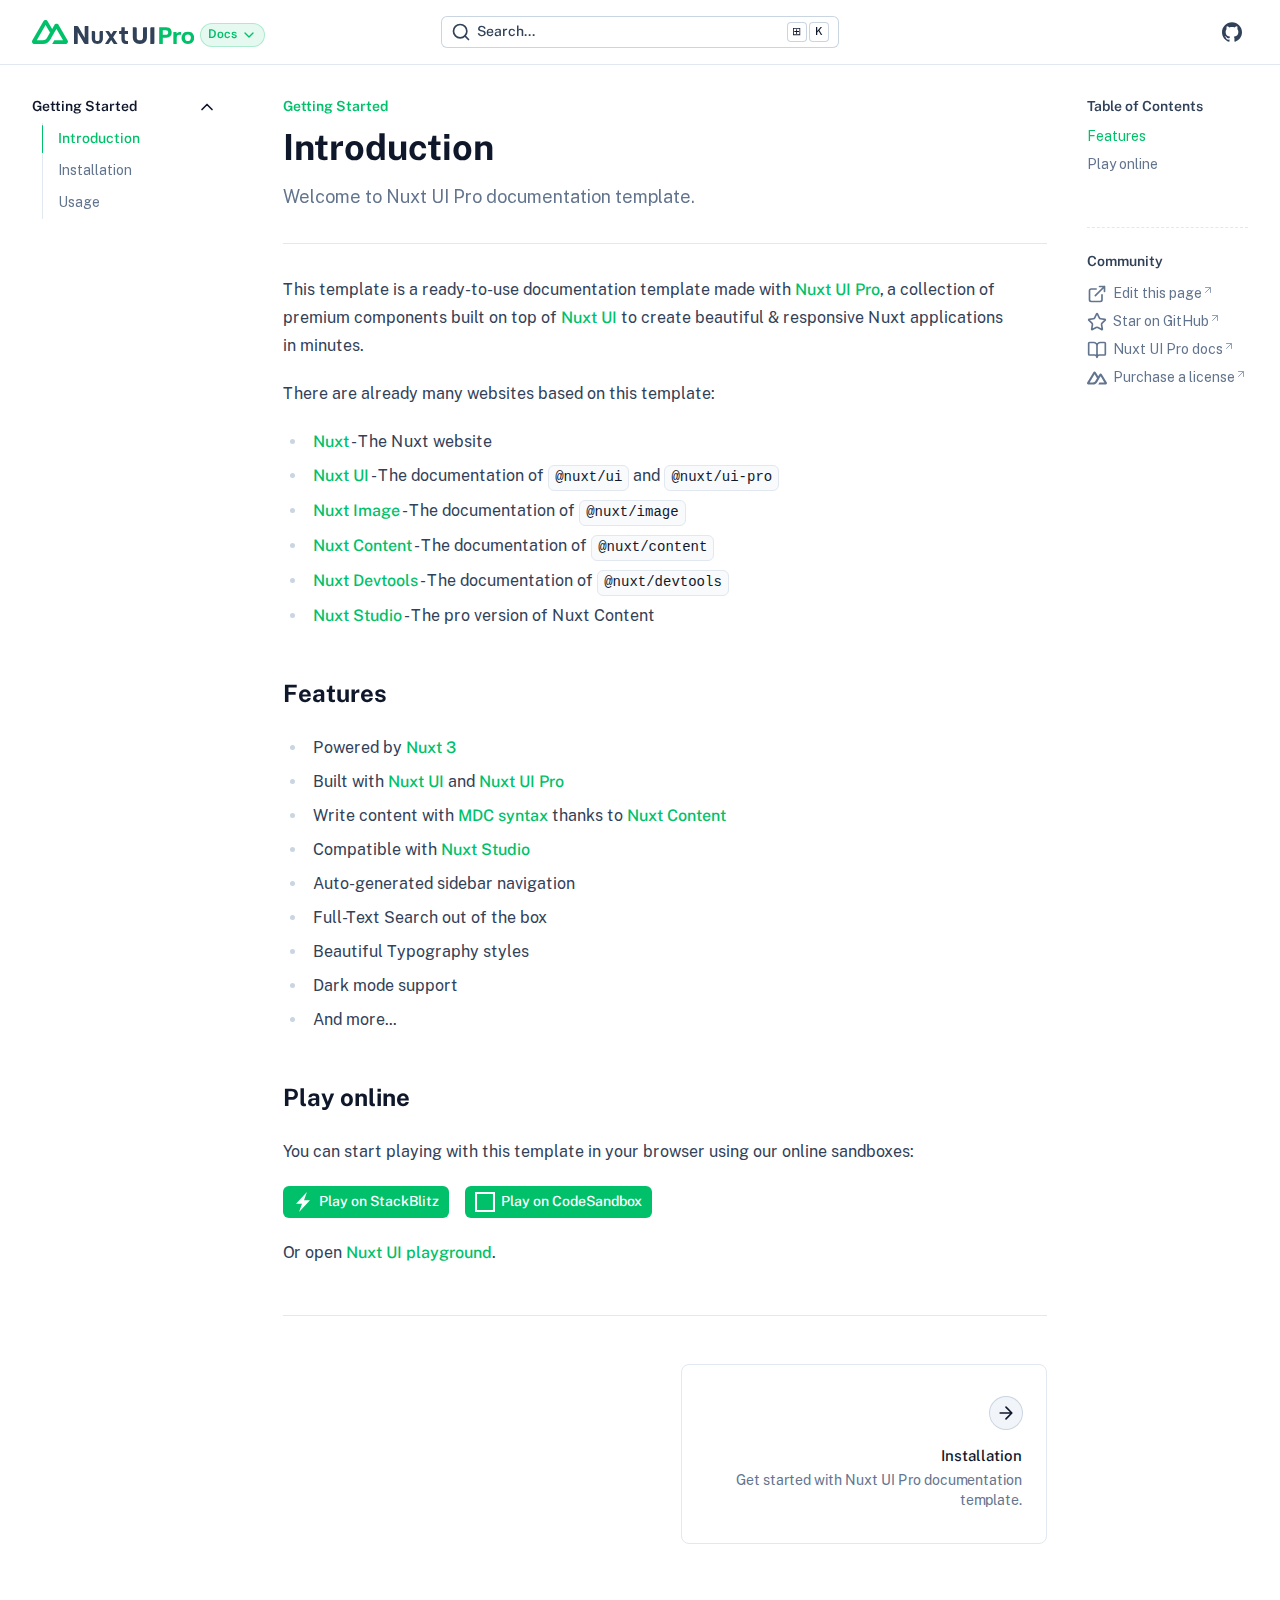
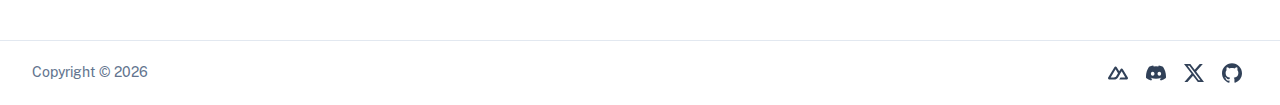
==== getting-started/index.html @ ef72319d "Deploying to gh-pages from @ fulopmarton-wbg/docs@dd5eeb984eda7e73cd5fbb5addacb0a8fec3c23e 🚀" ====
<!DOCTYPE html><html  lang="en" data-capo=""><head><meta charset="utf-8"><meta name="viewport" content="width=device-width, initial-scale=1"><style id="nuxt-ui-colors" type="text/css">@layer base {
  :root {
  --ui-color-primary-50: var(--color-green-50);
  --ui-color-primary-100: var(--color-green-100);
  --ui-color-primary-200: var(--color-green-200);
  --ui-color-primary-300: var(--color-green-300);
  --ui-color-primary-400: var(--color-green-400);
  --ui-color-primary-500: var(--color-green-500);
  --ui-color-primary-600: var(--color-green-600);
  --ui-color-primary-700: var(--color-green-700);
  --ui-color-primary-800: var(--color-green-800);
  --ui-color-primary-900: var(--color-green-900);
  --ui-color-primary-950: var(--color-green-950);
  --ui-color-secondary-50: var(--color-blue-50);
  --ui-color-secondary-100: var(--color-blue-100);
  --ui-color-secondary-200: var(--color-blue-200);
  --ui-color-secondary-300: var(--color-blue-300);
  --ui-color-secondary-400: var(--color-blue-400);
  --ui-color-secondary-500: var(--color-blue-500);
  --ui-color-secondary-600: var(--color-blue-600);
  --ui-color-secondary-700: var(--color-blue-700);
  --ui-color-secondary-800: var(--color-blue-800);
  --ui-color-secondary-900: var(--color-blue-900);
  --ui-color-secondary-950: var(--color-blue-950);
  --ui-color-success-50: var(--color-green-50);
  --ui-color-success-100: var(--color-green-100);
  --ui-color-success-200: var(--color-green-200);
  --ui-color-success-300: var(--color-green-300);
  --ui-color-success-400: var(--color-green-400);
  --ui-color-success-500: var(--color-green-500);
  --ui-color-success-600: var(--color-green-600);
  --ui-color-success-700: var(--color-green-700);
  --ui-color-success-800: var(--color-green-800);
  --ui-color-success-900: var(--color-green-900);
  --ui-color-success-950: var(--color-green-950);
  --ui-color-info-50: var(--color-blue-50);
  --ui-color-info-100: var(--color-blue-100);
  --ui-color-info-200: var(--color-blue-200);
  --ui-color-info-300: var(--color-blue-300);
  --ui-color-info-400: var(--color-blue-400);
  --ui-color-info-500: var(--color-blue-500);
  --ui-color-info-600: var(--color-blue-600);
  --ui-color-info-700: var(--color-blue-700);
  --ui-color-info-800: var(--color-blue-800);
  --ui-color-info-900: var(--color-blue-900);
  --ui-color-info-950: var(--color-blue-950);
  --ui-color-warning-50: var(--color-yellow-50);
  --ui-color-warning-100: var(--color-yellow-100);
  --ui-color-warning-200: var(--color-yellow-200);
  --ui-color-warning-300: var(--color-yellow-300);
  --ui-color-warning-400: var(--color-yellow-400);
  --ui-color-warning-500: var(--color-yellow-500);
  --ui-color-warning-600: var(--color-yellow-600);
  --ui-color-warning-700: var(--color-yellow-700);
  --ui-color-warning-800: var(--color-yellow-800);
  --ui-color-warning-900: var(--color-yellow-900);
  --ui-color-warning-950: var(--color-yellow-950);
  --ui-color-error-50: var(--color-red-50);
  --ui-color-error-100: var(--color-red-100);
  --ui-color-error-200: var(--color-red-200);
  --ui-color-error-300: var(--color-red-300);
  --ui-color-error-400: var(--color-red-400);
  --ui-color-error-500: var(--color-red-500);
  --ui-color-error-600: var(--color-red-600);
  --ui-color-error-700: var(--color-red-700);
  --ui-color-error-800: var(--color-red-800);
  --ui-color-error-900: var(--color-red-900);
  --ui-color-error-950: var(--color-red-950);
  --ui-color-neutral-50: var(--color-slate-50);
  --ui-color-neutral-100: var(--color-slate-100);
  --ui-color-neutral-200: var(--color-slate-200);
  --ui-color-neutral-300: var(--color-slate-300);
  --ui-color-neutral-400: var(--color-slate-400);
  --ui-color-neutral-500: var(--color-slate-500);
  --ui-color-neutral-600: var(--color-slate-600);
  --ui-color-neutral-700: var(--color-slate-700);
  --ui-color-neutral-800: var(--color-slate-800);
  --ui-color-neutral-900: var(--color-slate-900);
  --ui-color-neutral-950: var(--color-slate-950);
  }
  :root, .light {
  --ui-primary: var(--ui-color-primary-500);
  --ui-secondary: var(--ui-color-secondary-500);
  --ui-success: var(--ui-color-success-500);
  --ui-info: var(--ui-color-info-500);
  --ui-warning: var(--ui-color-warning-500);
  --ui-error: var(--ui-color-error-500);
  }
  .dark {
  --ui-primary: var(--ui-color-primary-400);
  --ui-secondary: var(--ui-color-secondary-400);
  --ui-success: var(--ui-color-success-400);
  --ui-info: var(--ui-color-info-400);
  --ui-warning: var(--ui-color-warning-400);
  --ui-error: var(--ui-color-error-400);
  }
}</style><title>Introduction - Nuxt UI Pro - Docs template</title><meta property="og:image" content="/__og-image__/static/getting-started/og.png"><meta property="og:image:type" content="image/png"><meta name="twitter:card" content="summary_large_image"><meta name="twitter:image" content="/__og-image__/static/getting-started/og.png"><meta name="twitter:image:src" content="/__og-image__/static/getting-started/og.png"><meta property="og:image:width" content="1200"><meta name="twitter:image:width" content="1200"><meta property="og:image:height" content="600"><meta name="twitter:image:height" content="600"><link rel="stylesheet" href="/_nuxt/entry.BjTuRle4.css" crossorigin><link rel="preload" as="fetch" crossorigin="anonymous" href="/getting-started/_payload.json?68789936-d3c3-4e39-83f3-9b5ee5659c92"><link rel="modulepreload" as="script" crossorigin href="/_nuxt/BbhGKzMf.js"><link rel="modulepreload" as="script" crossorigin href="/_nuxt/vLwBb_do.js"><link rel="modulepreload" as="script" crossorigin href="/_nuxt/Bc-t4AgV.js"><link rel="modulepreload" as="script" crossorigin href="/_nuxt/ASzESC4C.js"><link rel="modulepreload" as="script" crossorigin href="/_nuxt/CzUckltM.js"><link rel="modulepreload" as="script" crossorigin href="/_nuxt/BmlbPuZL.js"><link rel="modulepreload" as="script" crossorigin href="/_nuxt/DSv6S85N.js"><link rel="modulepreload" as="script" crossorigin href="/_nuxt/4RlOTjZS.js"><link rel="modulepreload" as="script" crossorigin href="/_nuxt/CgsUihjG.js"><link rel="modulepreload" as="script" crossorigin href="/_nuxt/aqH3kwLH.js"><link rel="modulepreload" as="script" crossorigin href="/_nuxt/DA09HPRY.js"><link rel="modulepreload" as="script" crossorigin href="/_nuxt/B9YrCotc.js"><link rel="prefetch" as="style" crossorigin href="/_nuxt/index.BtQOQfDZ.css"><link rel="prefetch" as="script" crossorigin href="/_nuxt/C5XlZyBm.js"><link rel="prefetch" as="script" crossorigin href="/_nuxt/sVtukudY.js"><link rel="prefetch" as="script" crossorigin href="/_nuxt/ClNYEoOF.js"><link rel="prefetch" as="script" crossorigin href="/_nuxt/DDXYgPoW.js"><link rel="icon" href="/favicon.ico"><meta property="og:site_name" content="Nuxt UI Pro - Docs template"><meta property="og:title" content="Introduction - Nuxt UI Pro - Docs template"><meta name="description" content="Welcome to Nuxt UI Pro documentation template."><meta property="og:description" content="Welcome to Nuxt UI Pro documentation template."><script type="module" src="/_nuxt/BbhGKzMf.js" crossorigin></script><style>@layer components {:where(.i-lucide\:arrow-right){display:inline-block;width:1em;height:1em;background-color:currentColor;-webkit-mask-image:var(--svg);mask-image:var(--svg);-webkit-mask-repeat:no-repeat;mask-repeat:no-repeat;-webkit-mask-size:100% 100%;mask-size:100% 100%;--svg:url("data:image/svg+xml,%3Csvg xmlns='http://www.w3.org/2000/svg' viewBox='0 0 24 24' width='24' height='24'%3E%3Cpath fill='none' stroke='black' stroke-linecap='round' stroke-linejoin='round' stroke-width='2' d='M5 12h14m-7-7l7 7l-7 7'/%3E%3C/svg%3E")}:where(.i-lucide\:arrow-up-right){display:inline-block;width:1em;height:1em;background-color:currentColor;-webkit-mask-image:var(--svg);mask-image:var(--svg);-webkit-mask-repeat:no-repeat;mask-repeat:no-repeat;-webkit-mask-size:100% 100%;mask-size:100% 100%;--svg:url("data:image/svg+xml,%3Csvg xmlns='http://www.w3.org/2000/svg' viewBox='0 0 24 24' width='24' height='24'%3E%3Cpath fill='none' stroke='black' stroke-linecap='round' stroke-linejoin='round' stroke-width='2' d='M7 7h10v10M7 17L17 7'/%3E%3C/svg%3E")}:where(.i-lucide\:book-open){display:inline-block;width:1em;height:1em;background-color:currentColor;-webkit-mask-image:var(--svg);mask-image:var(--svg);-webkit-mask-repeat:no-repeat;mask-repeat:no-repeat;-webkit-mask-size:100% 100%;mask-size:100% 100%;--svg:url("data:image/svg+xml,%3Csvg xmlns='http://www.w3.org/2000/svg' viewBox='0 0 24 24' width='24' height='24'%3E%3Cpath fill='none' stroke='black' stroke-linecap='round' stroke-linejoin='round' stroke-width='2' d='M12 7v14m-9-3a1 1 0 0 1-1-1V4a1 1 0 0 1 1-1h5a4 4 0 0 1 4 4a4 4 0 0 1 4-4h5a1 1 0 0 1 1 1v13a1 1 0 0 1-1 1h-6a3 3 0 0 0-3 3a3 3 0 0 0-3-3z'/%3E%3C/svg%3E")}:where(.i-lucide\:chevron-down){display:inline-block;width:1em;height:1em;background-color:currentColor;-webkit-mask-image:var(--svg);mask-image:var(--svg);-webkit-mask-repeat:no-repeat;mask-repeat:no-repeat;-webkit-mask-size:100% 100%;mask-size:100% 100%;--svg:url("data:image/svg+xml,%3Csvg xmlns='http://www.w3.org/2000/svg' viewBox='0 0 24 24' width='24' height='24'%3E%3Cpath fill='none' stroke='black' stroke-linecap='round' stroke-linejoin='round' stroke-width='2' d='m6 9l6 6l6-6'/%3E%3C/svg%3E")}:where(.i-lucide\:external-link){display:inline-block;width:1em;height:1em;background-color:currentColor;-webkit-mask-image:var(--svg);mask-image:var(--svg);-webkit-mask-repeat:no-repeat;mask-repeat:no-repeat;-webkit-mask-size:100% 100%;mask-size:100% 100%;--svg:url("data:image/svg+xml,%3Csvg xmlns='http://www.w3.org/2000/svg' viewBox='0 0 24 24' width='24' height='24'%3E%3Cpath fill='none' stroke='black' stroke-linecap='round' stroke-linejoin='round' stroke-width='2' d='M15 3h6v6m-11 5L21 3m-3 10v6a2 2 0 0 1-2 2H5a2 2 0 0 1-2-2V8a2 2 0 0 1 2-2h6'/%3E%3C/svg%3E")}:where(.i-lucide\:hash){display:inline-block;width:1em;height:1em;background-color:currentColor;-webkit-mask-image:var(--svg);mask-image:var(--svg);-webkit-mask-repeat:no-repeat;mask-repeat:no-repeat;-webkit-mask-size:100% 100%;mask-size:100% 100%;--svg:url("data:image/svg+xml,%3Csvg xmlns='http://www.w3.org/2000/svg' viewBox='0 0 24 24' width='24' height='24'%3E%3Cpath fill='none' stroke='black' stroke-linecap='round' stroke-linejoin='round' stroke-width='2' d='M4 9h16M4 15h16M10 3L8 21m8-18l-2 18'/%3E%3C/svg%3E")}:where(.i-lucide\:menu){display:inline-block;width:1em;height:1em;background-color:currentColor;-webkit-mask-image:var(--svg);mask-image:var(--svg);-webkit-mask-repeat:no-repeat;mask-repeat:no-repeat;-webkit-mask-size:100% 100%;mask-size:100% 100%;--svg:url("data:image/svg+xml,%3Csvg xmlns='http://www.w3.org/2000/svg' viewBox='0 0 24 24' width='24' height='24'%3E%3Cpath fill='none' stroke='black' stroke-linecap='round' stroke-linejoin='round' stroke-width='2' d='M4 12h16M4 6h16M4 18h16'/%3E%3C/svg%3E")}:where(.i-lucide\:search){display:inline-block;width:1em;height:1em;background-color:currentColor;-webkit-mask-image:var(--svg);mask-image:var(--svg);-webkit-mask-repeat:no-repeat;mask-repeat:no-repeat;-webkit-mask-size:100% 100%;mask-size:100% 100%;--svg:url("data:image/svg+xml,%3Csvg xmlns='http://www.w3.org/2000/svg' viewBox='0 0 24 24' width='24' height='24'%3E%3Cg fill='none' stroke='black' stroke-linecap='round' stroke-linejoin='round' stroke-width='2'%3E%3Ccircle cx='11' cy='11' r='8'/%3E%3Cpath d='m21 21l-4.3-4.3'/%3E%3C/g%3E%3C/svg%3E")}:where(.i-lucide\:star){display:inline-block;width:1em;height:1em;background-color:currentColor;-webkit-mask-image:var(--svg);mask-image:var(--svg);-webkit-mask-repeat:no-repeat;mask-repeat:no-repeat;-webkit-mask-size:100% 100%;mask-size:100% 100%;--svg:url("data:image/svg+xml,%3Csvg xmlns='http://www.w3.org/2000/svg' viewBox='0 0 24 24' width='24' height='24'%3E%3Cpath fill='none' stroke='black' stroke-linecap='round' stroke-linejoin='round' stroke-width='2' d='M11.525 2.295a.53.53 0 0 1 .95 0l2.31 4.679a2.12 2.12 0 0 0 1.595 1.16l5.166.756a.53.53 0 0 1 .294.904l-3.736 3.638a2.12 2.12 0 0 0-.611 1.878l.882 5.14a.53.53 0 0 1-.771.56l-4.618-2.428a2.12 2.12 0 0 0-1.973 0L6.396 21.01a.53.53 0 0 1-.77-.56l.881-5.139a2.12 2.12 0 0 0-.611-1.879L2.16 9.795a.53.53 0 0 1 .294-.906l5.165-.755a2.12 2.12 0 0 0 1.597-1.16z'/%3E%3C/svg%3E")}:where(.i-simple-icons\:codesandbox){display:inline-block;width:1em;height:1em;background-color:currentColor;-webkit-mask-image:var(--svg);mask-image:var(--svg);-webkit-mask-repeat:no-repeat;mask-repeat:no-repeat;-webkit-mask-size:100% 100%;mask-size:100% 100%;--svg:url("data:image/svg+xml,%3Csvg xmlns='http://www.w3.org/2000/svg' viewBox='0 0 24 24' width='24' height='24'%3E%3Cpath fill='black' d='M0 24h24V0H0v2.455h21.546v19.09H2.454V0H0Z'/%3E%3C/svg%3E")}:where(.i-simple-icons\:discord){display:inline-block;width:1em;height:1em;background-color:currentColor;-webkit-mask-image:var(--svg);mask-image:var(--svg);-webkit-mask-repeat:no-repeat;mask-repeat:no-repeat;-webkit-mask-size:100% 100%;mask-size:100% 100%;--svg:url("data:image/svg+xml,%3Csvg xmlns='http://www.w3.org/2000/svg' viewBox='0 0 24 24' width='24' height='24'%3E%3Cpath fill='black' d='M20.317 4.37a19.8 19.8 0 0 0-4.885-1.515a.074.074 0 0 0-.079.037c-.21.375-.444.864-.608 1.25a18.3 18.3 0 0 0-5.487 0a13 13 0 0 0-.617-1.25a.08.08 0 0 0-.079-.037A19.7 19.7 0 0 0 3.677 4.37a.1.1 0 0 0-.032.027C.533 9.046-.32 13.58.099 18.057a.08.08 0 0 0 .031.057a19.9 19.9 0 0 0 5.993 3.03a.08.08 0 0 0 .084-.028a14 14 0 0 0 1.226-1.994a.076.076 0 0 0-.041-.106a13 13 0 0 1-1.872-.892a.077.077 0 0 1-.008-.128a10 10 0 0 0 .372-.292a.07.07 0 0 1 .077-.01c3.928 1.793 8.18 1.793 12.062 0a.07.07 0 0 1 .078.01q.181.149.373.292a.077.077 0 0 1-.006.127a12.3 12.3 0 0 1-1.873.892a.077.077 0 0 0-.041.107c.36.698.772 1.362 1.225 1.993a.08.08 0 0 0 .084.028a19.8 19.8 0 0 0 6.002-3.03a.08.08 0 0 0 .032-.054c.5-5.177-.838-9.674-3.549-13.66a.06.06 0 0 0-.031-.03M8.02 15.33c-1.182 0-2.157-1.085-2.157-2.419c0-1.333.956-2.419 2.157-2.419c1.21 0 2.176 1.096 2.157 2.42c0 1.333-.956 2.418-2.157 2.418m7.975 0c-1.183 0-2.157-1.085-2.157-2.419c0-1.333.955-2.419 2.157-2.419c1.21 0 2.176 1.096 2.157 2.42c0 1.333-.946 2.418-2.157 2.418'/%3E%3C/svg%3E")}:where(.i-simple-icons\:github){display:inline-block;width:1em;height:1em;background-color:currentColor;-webkit-mask-image:var(--svg);mask-image:var(--svg);-webkit-mask-repeat:no-repeat;mask-repeat:no-repeat;-webkit-mask-size:100% 100%;mask-size:100% 100%;--svg:url("data:image/svg+xml,%3Csvg xmlns='http://www.w3.org/2000/svg' viewBox='0 0 24 24' width='24' height='24'%3E%3Cpath fill='black' d='M12 .297c-6.63 0-12 5.373-12 12c0 5.303 3.438 9.8 8.205 11.385c.6.113.82-.258.82-.577c0-.285-.01-1.04-.015-2.04c-3.338.724-4.042-1.61-4.042-1.61C4.422 18.07 3.633 17.7 3.633 17.7c-1.087-.744.084-.729.084-.729c1.205.084 1.838 1.236 1.838 1.236c1.07 1.835 2.809 1.305 3.495.998c.108-.776.417-1.305.76-1.605c-2.665-.3-5.466-1.332-5.466-5.93c0-1.31.465-2.38 1.235-3.22c-.135-.303-.54-1.523.105-3.176c0 0 1.005-.322 3.3 1.23c.96-.267 1.98-.399 3-.405c1.02.006 2.04.138 3 .405c2.28-1.552 3.285-1.23 3.285-1.23c.645 1.653.24 2.873.12 3.176c.765.84 1.23 1.91 1.23 3.22c0 4.61-2.805 5.625-5.475 5.92c.42.36.81 1.096.81 2.22c0 1.606-.015 2.896-.015 3.286c0 .315.21.69.825.57C20.565 22.092 24 17.592 24 12.297c0-6.627-5.373-12-12-12'/%3E%3C/svg%3E")}:where(.i-simple-icons\:nuxtdotjs){display:inline-block;width:1em;height:1em;background-color:currentColor;-webkit-mask-image:var(--svg);mask-image:var(--svg);-webkit-mask-repeat:no-repeat;mask-repeat:no-repeat;-webkit-mask-size:100% 100%;mask-size:100% 100%;--svg:url("data:image/svg+xml,%3Csvg xmlns='http://www.w3.org/2000/svg' viewBox='0 0 24 24' width='24' height='24'%3E%3Cpath fill='black' d='M13.464 19.83h8.922c.283 0 .562-.073.807-.21a1.6 1.6 0 0 0 .591-.574a1.53 1.53 0 0 0 .216-.783a1.53 1.53 0 0 0-.217-.782L17.792 7.414a1.6 1.6 0 0 0-.591-.573a1.65 1.65 0 0 0-.807-.21c-.283 0-.562.073-.807.21a1.6 1.6 0 0 0-.59.573L13.463 9.99L10.47 4.953a1.6 1.6 0 0 0-.591-.573a1.65 1.65 0 0 0-.807-.21c-.284 0-.562.073-.807.21a1.6 1.6 0 0 0-.591.573L.216 17.481a1.53 1.53 0 0 0-.217.782c0 .275.074.545.216.783a1.6 1.6 0 0 0 .59.574c.246.137.525.21.808.21h5.6c2.22 0 3.856-.946 4.982-2.79l2.733-4.593l1.464-2.457l4.395 7.382h-5.859Zm-6.341-2.46l-3.908-.002l5.858-9.842l2.923 4.921l-1.957 3.29c-.748 1.196-1.597 1.632-2.916 1.632'/%3E%3C/svg%3E")}:where(.i-simple-icons\:stackblitz){display:inline-block;width:1em;height:1em;background-color:currentColor;-webkit-mask-image:var(--svg);mask-image:var(--svg);-webkit-mask-repeat:no-repeat;mask-repeat:no-repeat;-webkit-mask-size:100% 100%;mask-size:100% 100%;--svg:url("data:image/svg+xml,%3Csvg xmlns='http://www.w3.org/2000/svg' viewBox='0 0 24 24' width='24' height='24'%3E%3Cpath fill='black' d='M10.797 14.182H3.635L16.728 0l-3.525 9.818h7.162L7.272 24l3.524-9.818Z'/%3E%3C/svg%3E")}:where(.i-simple-icons\:x){display:inline-block;width:1em;height:1em;background-color:currentColor;-webkit-mask-image:var(--svg);mask-image:var(--svg);-webkit-mask-repeat:no-repeat;mask-repeat:no-repeat;-webkit-mask-size:100% 100%;mask-size:100% 100%;--svg:url("data:image/svg+xml,%3Csvg xmlns='http://www.w3.org/2000/svg' viewBox='0 0 24 24' width='24' height='24'%3E%3Cpath fill='black' d='M18.901 1.153h3.68l-8.04 9.19L24 22.846h-7.406l-5.8-7.584l-6.638 7.584H.474l8.6-9.83L0 1.154h7.594l5.243 6.932ZM17.61 20.644h2.039L6.486 3.24H4.298Z'/%3E%3C/svg%3E")}}</style><link rel="preload" as="fetch" fetchpriority="low" crossorigin="anonymous" href="/_nuxt/builds/meta/68789936-d3c3-4e39-83f3-9b5ee5659c92.json"><script>"use strict";(()=>{const t=window,e=document.documentElement,c=["dark","light"],n=getStorageValue("localStorage","nuxt-color-mode")||"system";let i=n==="system"?u():n;const r=e.getAttribute("data-color-mode-forced");r&&(i=r),l(i),t["__NUXT_COLOR_MODE__"]={preference:n,value:i,getColorScheme:u,addColorScheme:l,removeColorScheme:d};function l(o){const s=""+o+"",a="";e.classList?e.classList.add(s):e.className+=" "+s,a&&e.setAttribute("data-"+a,o)}function d(o){const s=""+o+"",a="";e.classList?e.classList.remove(s):e.className=e.className.replace(new RegExp(s,"g"),""),a&&e.removeAttribute("data-"+a)}function f(o){return t.matchMedia("(prefers-color-scheme"+o+")")}function u(){if(t.matchMedia&&f("").media!=="not all"){for(const o of c)if(f(":"+o).matches)return o}return"light"}})();function getStorageValue(t,e){switch(t){case"localStorage":return window.localStorage.getItem(e);case"sessionStorage":return window.sessionStorage.getItem(e);case"cookie":return getCookie(e);default:return null}}function getCookie(t){const c=("; "+window.document.cookie).split("; "+t+"=");if(c.length===2)return c.pop()?.split(";").shift()}</script></head><body><div id="__nuxt" class="isolate"><!--[--><!--[--><!--[--><!--[--><!--[--><div class="nuxt-loading-indicator" style="position:fixed;top:0;right:0;left:0;pointer-events:none;width:auto;height:3px;opacity:0;background:repeating-linear-gradient(to right,#00dc82 0%,#34cdfe 50%,#0047e1 100%);background-size:Infinity% auto;transform:scaleX(0%);transform-origin:left;transition:transform 0.1s, height 0.4s, opacity 0.4s;z-index:999999;"></div><!--[--><!----><!----><!----><header class="bg-(--ui-bg)/75 backdrop-blur border-b border-(--ui-border) sticky top-0 z-50"><!--[--><!--]--><div class="max-w-(--ui-container) mx-auto px-4 sm:px-6 lg:px-8 flex items-center justify-between gap-3 h-(--ui-header-height)"><!--[--><div class="lg:flex-1 flex items-center gap-1.5"><!----><!--[--><a href="/" class=""><svg width="1352" height="200" viewbox="0 0 1352 200" fill="none" xmlns="http://www.w3.org/2000/svg" class="w-auto h-6 shrink-0"><path d="M377 200C379.16 200 381 198.209 381 196V103C381 103 386 112 395 127L434 194C435.785 197.74 439.744 200 443 200H470V50H443C441.202 50 439 51.4941 439 54V148L421 116L385 55C383.248 51.8912 379.479 50 376 50H350V200H377Z" fill="currentColor"></path><path d="M726 92H739C742.314 92 745 89.3137 745 86V60H773V92H800V116H773V159C773 169.5 778.057 174 787 174H800V200H783C759.948 200 745 185.071 745 160V116H726V92Z" fill="currentColor"></path><path d="M591 92V154C591 168.004 585.742 179.809 578 188C570.258 196.191 559.566 200 545 200C530.434 200 518.742 196.191 511 188C503.389 179.809 498 168.004 498 154V92H514C517.412 92 520.769 92.622 523 95C525.231 97.2459 526 98.5652 526 102V154C526 162.059 526.457 167.037 530 171C533.543 174.831 537.914 176 545 176C552.217 176 555.457 174.831 559 171C562.543 167.037 563 162.059 563 154V102C563 98.5652 563.769 96.378 566 94C567.96 91.9107 570.028 91.9599 573 92C573.411 92.0055 574.586 92 575 92H591Z" fill="currentColor"></path><path d="M676 144L710 92H684C680.723 92 677.812 93.1758 676 96L660 120L645 97C643.188 94.1758 639.277 92 636 92H611L645 143L608 200H634C637.25 200 640.182 196.787 642 194L660 167L679 195C680.818 197.787 683.75 200 687 200H713L676 144Z" fill="currentColor"></path><path d="M168 200H279C282.542 200 285.932 198.756 289 197C292.068 195.244 295.23 193.041 297 190C298.77 186.959 300.002 183.51 300 179.999C299.998 176.488 298.773 173.04 297 170.001L222 41C220.23 37.96 218.067 35.7552 215 34C211.933 32.2448 207.542 31 204 31C200.458 31 197.067 32.2448 194 34C190.933 35.7552 188.77 37.96 187 41L168 74L130 9.99764C128.228 6.95784 126.068 3.75491 123 2C119.932 0.245087 116.542 0 113 0C109.458 0 106.068 0.245087 103 2C99.9323 3.75491 96.7717 6.95784 95 9.99764L2 170.001C0.226979 173.04 0.00154312 176.488 1.90993e-06 179.999C-0.0015393 183.51 0.229648 186.959 2 190C3.77035 193.04 6.93245 195.244 10 197C13.0675 198.756 16.4578 200 20 200H90C117.737 200 137.925 187.558 152 164L186 105L204 74L259 168H186L168 200ZM89 168H40L113 42L150 105L125.491 147.725C116.144 163.01 105.488 168 89 168Z" fill="var(--ui-primary)"></path><path d="M958 60.0001H938C933.524 60.0001 929.926 59.9395 927 63C924.074 65.8905 925 67.5792 925 72V141C925 151.372 923.648 156.899 919 162C914.352 166.931 908.468 169 899 169C889.705 169 882.648 166.931 878 162C873.352 156.899 873 151.372 873 141V72.0001C873 67.5793 872.926 65.8906 870 63.0001C867.074 59.9396 863.476 60.0001 859 60.0001H840V141C840 159.023 845.016 173.458 855 184C865.156 194.542 879.893 200 899 200C918.107 200 932.844 194.542 943 184C953.156 173.458 958 159.023 958 141V60.0001Z" fill="currentColor"></path><path fill-rule="evenodd" clip-rule="evenodd" d="M1000 60.0233L1020 60V77L1020 128V156.007L1020 181L1020 189.004C1020 192.938 1019.98 194.429 1017 197.001C1014.02 199.725 1009.56 200 1005 200H986.001V181.006L986 130.012V70.0215C986 66.1576 986.016 64.5494 989 62.023C991.819 59.6358 995.437 60.0233 1000 60.0233Z" fill="currentColor"></path><path d="M1060 200V60H1117C1126.67 60 1134.98 61.2896 1142 65C1149.16 68.7104 1155.29 74.3744 1159 81C1162.71 87.6256 1164 95.3867 1164 104C1164 112.481 1162.71 120.374 1159 127C1155.29 133.626 1149.16 138.157 1142 142C1134.98 145.71 1126.67 148 1117 148H1090V200H1060ZM1115 123C1121.63 123 1126.69 121.578 1130 118C1133.31 114.29 1135 109.433 1135 104C1135 98.567 1133.31 93.5778 1130 90C1126.69 86.2896 1121.63 85 1115 85H1090V123H1115Z" fill="var(--ui-primary)"></path><path d="M1226 123C1219.37 123 1214.31 124.965 1211 130C1207.69 135.035 1206 142.122 1206 151V200H1178V100H1200C1203.31 100 1206 102.686 1206 106V116C1208.65 109.904 1211.16 106.518 1215 104C1218.98 101.482 1224.77 100 1231 100H1242V123H1226Z" fill="var(--ui-primary)"></path><path d="M1299 200C1288.93 200 1280.08 197.373 1272 193C1263.92 188.495 1257.51 182.818 1253 175C1248.49 167.049 1246 157.806 1246 148C1246 138.194 1248.49 129.818 1253 122C1257.51 114.049 1263.92 107.373 1272 103C1280.08 98.4946 1288.93 97 1299 97C1309.07 97 1318.92 98.4946 1327 103C1335.08 107.373 1340.49 114.049 1345 122C1349.51 129.818 1352 138.194 1352 148C1352 157.806 1349.51 167.049 1345 175C1340.49 182.818 1335.08 188.495 1327 193C1318.92 197.373 1309.07 200 1299 200ZM1299 176C1306.42 176 1312.36 173.168 1317 168C1321.64 162.832 1324 156.216 1324 148C1324 139.652 1321.64 133.168 1317 128C1312.36 122.832 1306.42 120 1299 120C1291.58 120 1285.64 122.832 1281 128C1276.36 133.168 1274 139.652 1274 148C1274 156.216 1276.36 162.832 1281 168C1285.64 173.168 1291.58 176 1299 176Z" fill="var(--ui-primary)"></path></svg></a><!--[--><!--[--><!--[--><!--[--><button type="button" id="reka-dropdown-menu-trigger-v-0-0" aria-haspopup="menu" aria-expanded="false" data-state="closed" class="inline-flex items-center focus:outline-hidden disabled:cursor-not-allowed aria-disabled:cursor-not-allowed disabled:opacity-75 aria-disabled:opacity-75 transition-colors px-2 py-1 text-xs gap-1 text-(--ui-primary) ring ring-inset ring-(--ui-primary)/25 bg-(--ui-primary)/10 hover:bg-(--ui-primary)/15 disabled:bg-(--ui-primary)/10 aria-disabled:bg-(--ui-primary)/10 focus-visible:ring-2 focus-visible:ring-(--ui-primary) -mb-[6px] font-semibold rounded-full truncate"><!--[--><!--[--><!--[--><!----><!--]--><!--[--><span class="truncate">Docs</span><!--]--><!--[--><span class="iconify i-lucide:chevron-down shrink-0 size-4 transition-transform duration-200" aria-hidden="true" style=""></span><!--]--><!--]--><!--]--></button><!--]--><!--[--><!----><!----><!--]--><!--]--><!--]--><!--]--><!--]--></div><div class="hidden lg:flex flex-1"><!--[--><!--[--><button type="button" aria-label="Search" class="rounded-[calc(var(--ui-radius)*1.5)] font-medium inline-flex items-center focus:outline-hidden disabled:cursor-not-allowed aria-disabled:cursor-not-allowed disabled:opacity-75 aria-disabled:opacity-75 transition-colors px-2.5 py-1.5 text-sm gap-1.5 ring ring-inset ring-(--ui-border-accented) text-(--ui-text) bg-(--ui-bg) hover:bg-(--ui-bg-elevated) disabled:bg-(--ui-bg) aria-disabled:bg-(--ui-bg) focus-visible:ring-2 focus-visible:ring-(--ui-border-inverted) w-full"><!--[--><!--[--><!--[--><span class="iconify i-lucide:search shrink-0 size-5" aria-hidden="true" style=""></span><!--]--><!--[--><span class="truncate">Search...</span><!--]--><!--[--><!--[--><div class="flex items-center gap-0.5 ms-auto"><kbd class="inline-flex items-center justify-center px-1 rounded-(--ui-radius) font-medium font-sans bg-(--ui-bg) text-(--ui-text-highlighted) ring ring-inset ring-(--ui-border-accented) h-5 min-w-[20px] text-[11px]"><!--[--> <!--]--></kbd><kbd class="inline-flex items-center justify-center px-1 rounded-(--ui-radius) font-medium font-sans bg-(--ui-bg) text-(--ui-text-highlighted) ring ring-inset ring-(--ui-border-accented) h-5 min-w-[20px] text-[11px]"><!--[-->K<!--]--></kbd></div><!--]--><!--]--><!--]--><!--]--></button><!--]--><!--]--></div><div class="flex items-center justify-end lg:flex-1 gap-1.5"><!--[--><!--[--><button type="button" aria-label="Search" class="rounded-[calc(var(--ui-radius)*1.5)] font-medium inline-flex items-center focus:outline-hidden disabled:cursor-not-allowed aria-disabled:cursor-not-allowed disabled:opacity-75 aria-disabled:opacity-75 transition-colors text-sm gap-1.5 text-(--ui-text) hover:bg-(--ui-bg-elevated) focus-visible:bg-(--ui-bg-elevated) hover:disabled:bg-transparent dark:hover:disabled:bg-transparent hover:aria-disabled:bg-transparent dark:hover:aria-disabled:bg-transparent p-1.5 lg:hidden"><!--[--><!--[--><!--[--><span class="iconify i-lucide:search shrink-0 size-5" aria-hidden="true" style=""></span><!--]--><!--[--><!----><!--]--><!--[--><!----><!--]--><!--]--><!--]--></button><!--]--><!--[--><!--[--><div class="size-8"></div><!--]--><!--]--><!--[--><!--[--><a href="https://github.com/nuxt-ui-pro/docs/tree/v3" rel="noopener noreferrer" target="_blank" aria-label="GitHub" class="rounded-[calc(var(--ui-radius)*1.5)] font-medium inline-flex items-center focus:outline-hidden disabled:cursor-not-allowed aria-disabled:cursor-not-allowed disabled:opacity-75 aria-disabled:opacity-75 transition-colors text-sm gap-1.5 text-(--ui-text) hover:bg-(--ui-bg-elevated) focus-visible:bg-(--ui-bg-elevated) hover:disabled:bg-transparent dark:hover:disabled:bg-transparent hover:aria-disabled:bg-transparent dark:hover:aria-disabled:bg-transparent p-1.5"><!--[--><!--[--><!--[--><span class="iconify i-simple-icons:github shrink-0 size-5" aria-hidden="true" style=""></span><!--]--><!--[--><!----><!--]--><!--[--><!----><!--]--><!--]--><!--]--></a><!--]--><!--]--><!--]--><!--[--><!--[--><button type="button" aria-label="Open menu" class="rounded-[calc(var(--ui-radius)*1.5)] font-medium inline-flex items-center focus:outline-hidden disabled:cursor-not-allowed aria-disabled:cursor-not-allowed disabled:opacity-75 aria-disabled:opacity-75 transition-colors text-sm gap-1.5 text-(--ui-text) hover:bg-(--ui-bg-elevated) focus-visible:bg-(--ui-bg-elevated) hover:disabled:bg-transparent dark:hover:disabled:bg-transparent hover:aria-disabled:bg-transparent dark:hover:aria-disabled:bg-transparent p-1.5 lg:hidden -me-1.5"><!--[--><!--[--><!--[--><span class="iconify i-lucide:menu shrink-0 size-5" aria-hidden="true" style=""></span><!--]--><!--[--><!----><!--]--><!--[--><!----><!--]--><!--]--><!--]--></button><!--]--><!--]--></div><!--]--></div><!--[--><!--]--></header><!--[--><!----><!----><!--]--><!--]--><main class="min-h-[calc(100vh-var(--ui-header-height))]"><!--[--><div class="max-w-(--ui-container) mx-auto px-4 sm:px-6 lg:px-8"><!--[--><div class="flex flex-col lg:grid lg:grid-cols-10 lg:gap-10"><aside class="hidden overflow-y-auto lg:block lg:max-h-[calc(100vh-var(--ui-header-height))] lg:sticky lg:top-(--ui-header-height) py-8 lg:ps-4 lg:-ms-4 lg:pe-6.5 lg:col-span-2"><div class="relative"><!----><!--[--><!--[--><!----><nav class=""><ul class="isolate -mx-2.5 -mt-1.5"><!--[--><!--[--><!--[--><li data-state="open" data-orientation="vertical" class="flex flex-col data-[state=open]:mb-1.5"><!--[--><!--[--><button type="button" aria-controls aria-expanded="true" data-state="open" id="reka-accordion-trigger-v-0-5-0" data-reka-collection-item data-orientation="vertical" class="group relative w-full px-2.5 py-1.5 before:inset-y-px before:inset-x-0 flex items-center gap-1.5 text-sm before:absolute before:z-[-1] before:rounded-[calc(var(--ui-radius)*1.5)] focus:outline-none focus-visible:outline-none focus-visible:before:ring-inset focus-visible:before:ring-2 focus-visible:before:ring-(--ui-primary) text-(--ui-text-muted) hover:text-(--ui-text-highlighted) hover:before:bg-(--ui-bg-elevated)/50 data-[state=open]:text-(--ui-text-highlighted) transition-colors before:transition-colors font-semibold focus-visible:ring-(--ui-primary)"><!--[--><!--[--><!--[--><!--[--><!----><!--]--><span class="truncate"><!--[-->Getting Started<!--]--><!----></span><span class="ms-auto inline-flex gap-1.5 items-center"><!--[--><!----><span class="iconify i-lucide:chevron-down size-5 transform transition-transform duration-200 shrink-0 group-data-[state=open]:rotate-180" aria-hidden="true" style=""></span><!--]--></span><!--]--><!--]--><!--]--></button><div role="region" aria-labelledby="reka-accordion-trigger-v-0-5-0" data-orientation="vertical" style="--reka-accordion-content-width:var(--reka-collapsible-content-width);--reka-accordion-content-height:var(--reka-collapsible-content-height);--reka-collapsible-content-height:0px;--reka-collapsible-content-width:0px;" class="data-[state=open]:animate-[accordion-down_200ms_ease-out] data-[state=closed]:animate-[accordion-up_200ms_ease-out] overflow-hidden focus:outline-none" id="reka-collapsible-content-v-0-5-1"><!--[--><!--[--><!--[--><!----><ul class="ms-5 border-s border-(--ui-border)"><!--[--><!--[--><!--[--><li class="ps-1.5 -ms-px"><!--[--><a href="/getting-started" class="group relative w-full px-2.5 py-1.5 before:inset-y-px before:inset-x-0 flex items-center gap-1.5 text-sm before:absolute before:z-[-1] before:rounded-[calc(var(--ui-radius)*1.5)] focus:outline-none focus-visible:outline-none focus-visible:before:ring-inset focus-visible:before:ring-2 focus-visible:before:ring-(--ui-primary) font-medium after:absolute after:-left-1.5 after:inset-y-0.5 after:block after:w-px after:rounded-full after:transition-colors text-(--ui-primary) hover:before:bg-(--ui-bg-elevated)/50 before:transition-colors after:bg-(--ui-primary)"><!--[--><!--[--><!--[--><!----><!--]--><span class="truncate"><!--[-->Introduction<!--]--><!----></span><!----><!--]--><!--]--></a><!--]--></li><!--]--><!--[--><li class="ps-1.5 -ms-px"><!--[--><a href="/getting-started/installation" class="group relative w-full px-2.5 py-1.5 before:inset-y-px before:inset-x-0 flex items-center gap-1.5 text-sm before:absolute before:z-[-1] before:rounded-[calc(var(--ui-radius)*1.5)] focus:outline-none focus-visible:outline-none focus-visible:before:ring-inset focus-visible:before:ring-2 focus-visible:before:ring-(--ui-primary) text-(--ui-text-muted) after:absolute after:-left-1.5 after:inset-y-0.5 after:block after:w-px after:rounded-full after:transition-colors hover:text-(--ui-text-highlighted) hover:before:bg-(--ui-bg-elevated)/50 data-[state=open]:text-(--ui-text-highlighted) transition-colors before:transition-colors"><!--[--><!--[--><!--[--><!----><!--]--><span class="truncate"><!--[-->Installation<!--]--><!----></span><!----><!--]--><!--]--></a><!--]--></li><!--]--><!--[--><li class="ps-1.5 -ms-px"><!--[--><a href="/getting-started/usage" class="group relative w-full px-2.5 py-1.5 before:inset-y-px before:inset-x-0 flex items-center gap-1.5 text-sm before:absolute before:z-[-1] before:rounded-[calc(var(--ui-radius)*1.5)] focus:outline-none focus-visible:outline-none focus-visible:before:ring-inset focus-visible:before:ring-2 focus-visible:before:ring-(--ui-primary) text-(--ui-text-muted) after:absolute after:-left-1.5 after:inset-y-0.5 after:block after:w-px after:rounded-full after:transition-colors hover:text-(--ui-text-highlighted) hover:before:bg-(--ui-bg-elevated)/50 data-[state=open]:text-(--ui-text-highlighted) transition-colors before:transition-colors"><!--[--><!--[--><!--[--><!----><!--]--><span class="truncate"><!--[-->Usage<!--]--><!----></span><!----><!--]--><!--]--></a><!--]--></li><!--]--><!--]--><!--]--></ul><!--]--><!--]--><!--]--></div><!--]--><!--]--></li><!--]--><!--]--><!--]--></ul></nav><!--]--><!--]--><!--[--><!--]--></div></aside><div class="lg:col-span-8"><!--[--><!--[--><div class="flex flex-col lg:grid lg:grid-cols-10 lg:gap-10"><!----><div class="lg:col-span-8"><!--[--><div class="relative border-b border-(--ui-border) py-8"><div class="mb-2.5 text-sm font-semibold text-(--ui-primary) flex items-center gap-1.5"><!--[-->Getting Started<!--]--></div><div class=""><div class="flex flex-col lg:flex-row lg:items-center lg:justify-between gap-4"><h1 class="text-3xl sm:text-4xl text-pretty font-bold text-(--ui-text-highlighted)"><!--[-->Introduction<!--]--></h1><!----></div><div class="text-lg text-pretty text-(--ui-text-muted) mt-4"><!--[-->Welcome to Nuxt UI Pro documentation template.<!--]--></div><!--[--><!--]--></div></div><div class="mt-8 pb-24 space-y-12"><!--[--><div><p class="my-5 leading-7 text-pretty"><!--[-->This template is a ready-to-use documentation template made with <a href="https://ui.nuxt.com/pro" rel="nofollow" class="text-(--ui-primary) border-b border-transparent hover:border-(--ui-primary) font-medium focus-visible:outline-(--ui-primary) [&amp;&gt;code]:border-dashed hover:[&amp;&gt;code]:border-(--ui-primary) hover:[&amp;&gt;code]:text-(--ui-primary) transition-colors [&amp;&gt;code]:transition-colors"><!--[-->Nuxt UI Pro<!--]--></a>, a collection of premium components built on top of <a href="https://ui.nuxt.com" rel="nofollow" class="text-(--ui-primary) border-b border-transparent hover:border-(--ui-primary) font-medium focus-visible:outline-(--ui-primary) [&amp;&gt;code]:border-dashed hover:[&amp;&gt;code]:border-(--ui-primary) hover:[&amp;&gt;code]:text-(--ui-primary) transition-colors [&amp;&gt;code]:transition-colors"><!--[-->Nuxt UI<!--]--></a> to create beautiful &amp; responsive Nuxt applications in minutes.<!--]--></p><p class="my-5 leading-7 text-pretty"><!--[-->There are already many websites based on this template:<!--]--></p><ul class="list-disc ps-6 my-5 marker:text-(--ui-border-accented)"><!--[--><li class="my-1.5 ps-1.5 leading-7 [&amp;&gt;ul]:my-0"><!--[--><a href="https://nuxt.com" rel="nofollow" class="text-(--ui-primary) border-b border-transparent hover:border-(--ui-primary) font-medium focus-visible:outline-(--ui-primary) [&amp;&gt;code]:border-dashed hover:[&amp;&gt;code]:border-(--ui-primary) hover:[&amp;&gt;code]:text-(--ui-primary) transition-colors [&amp;&gt;code]:transition-colors"><!--[-->Nuxt<!--]--></a> - The Nuxt website<!--]--></li><li class="my-1.5 ps-1.5 leading-7 [&amp;&gt;ul]:my-0"><!--[--><a href="https://ui.nuxt.com" rel="nofollow" class="text-(--ui-primary) border-b border-transparent hover:border-(--ui-primary) font-medium focus-visible:outline-(--ui-primary) [&amp;&gt;code]:border-dashed hover:[&amp;&gt;code]:border-(--ui-primary) hover:[&amp;&gt;code]:text-(--ui-primary) transition-colors [&amp;&gt;code]:transition-colors"><!--[-->Nuxt UI<!--]--></a> - The documentation of <code class="px-1.5 py-0.5 text-sm font-mono font-medium rounded-[calc(var(--ui-radius)*1.5)] inline-block border border-(--ui-border-muted) text-(--ui-text-highlighted) bg-(--ui-bg-muted)"><!--[-->@nuxt/ui<!--]--></code> and <code class="px-1.5 py-0.5 text-sm font-mono font-medium rounded-[calc(var(--ui-radius)*1.5)] inline-block border border-(--ui-border-muted) text-(--ui-text-highlighted) bg-(--ui-bg-muted)"><!--[-->@nuxt/ui-pro<!--]--></code><!--]--></li><li class="my-1.5 ps-1.5 leading-7 [&amp;&gt;ul]:my-0"><!--[--><a href="https://image.nuxt.com" rel="nofollow" class="text-(--ui-primary) border-b border-transparent hover:border-(--ui-primary) font-medium focus-visible:outline-(--ui-primary) [&amp;&gt;code]:border-dashed hover:[&amp;&gt;code]:border-(--ui-primary) hover:[&amp;&gt;code]:text-(--ui-primary) transition-colors [&amp;&gt;code]:transition-colors"><!--[-->Nuxt Image<!--]--></a> - The documentation of <code class="px-1.5 py-0.5 text-sm font-mono font-medium rounded-[calc(var(--ui-radius)*1.5)] inline-block border border-(--ui-border-muted) text-(--ui-text-highlighted) bg-(--ui-bg-muted)"><!--[-->@nuxt/image<!--]--></code><!--]--></li><li class="my-1.5 ps-1.5 leading-7 [&amp;&gt;ul]:my-0"><!--[--><a href="https://content.nuxt.com" rel="nofollow" class="text-(--ui-primary) border-b border-transparent hover:border-(--ui-primary) font-medium focus-visible:outline-(--ui-primary) [&amp;&gt;code]:border-dashed hover:[&amp;&gt;code]:border-(--ui-primary) hover:[&amp;&gt;code]:text-(--ui-primary) transition-colors [&amp;&gt;code]:transition-colors"><!--[-->Nuxt Content<!--]--></a> - The documentation of <code class="px-1.5 py-0.5 text-sm font-mono font-medium rounded-[calc(var(--ui-radius)*1.5)] inline-block border border-(--ui-border-muted) text-(--ui-text-highlighted) bg-(--ui-bg-muted)"><!--[-->@nuxt/content<!--]--></code><!--]--></li><li class="my-1.5 ps-1.5 leading-7 [&amp;&gt;ul]:my-0"><!--[--><a href="https://devtools.nuxt.com" rel="nofollow" class="text-(--ui-primary) border-b border-transparent hover:border-(--ui-primary) font-medium focus-visible:outline-(--ui-primary) [&amp;&gt;code]:border-dashed hover:[&amp;&gt;code]:border-(--ui-primary) hover:[&amp;&gt;code]:text-(--ui-primary) transition-colors [&amp;&gt;code]:transition-colors"><!--[-->Nuxt Devtools<!--]--></a> - The documentation of <code class="px-1.5 py-0.5 text-sm font-mono font-medium rounded-[calc(var(--ui-radius)*1.5)] inline-block border border-(--ui-border-muted) text-(--ui-text-highlighted) bg-(--ui-bg-muted)"><!--[-->@nuxt/devtools<!--]--></code><!--]--></li><li class="my-1.5 ps-1.5 leading-7 [&amp;&gt;ul]:my-0"><!--[--><a href="https://content.nuxt.com/docs/studio" rel="nofollow" class="text-(--ui-primary) border-b border-transparent hover:border-(--ui-primary) font-medium focus-visible:outline-(--ui-primary) [&amp;&gt;code]:border-dashed hover:[&amp;&gt;code]:border-(--ui-primary) hover:[&amp;&gt;code]:text-(--ui-primary) transition-colors [&amp;&gt;code]:transition-colors"><!--[-->Nuxt Studio<!--]--></a> - The pro version of Nuxt Content<!--]--></li><!--]--></ul><h2 id="features" class="relative text-2xl text-(--ui-text-highlighted) font-bold mt-12 mb-6 scroll-mt-[calc(48px+45px+var(--ui-header-height))] lg:scroll-mt-[calc(48px+var(--ui-header-height))] [&amp;&gt;a]:focus-visible:outline-(--ui-primary) [&amp;&gt;a&gt;code]:border-dashed hover:[&amp;&gt;a&gt;code]:border-(--ui-primary) hover:[&amp;&gt;a&gt;code]:text-(--ui-primary) [&amp;&gt;a&gt;code]:text-xl/7 [&amp;&gt;a&gt;code]:font-bold [&amp;&gt;a&gt;code]:transition-colors"><a href="#features" class="group lg:ps-2 lg:-ms-2"><span class="absolute -ms-8 top-1 opacity-0 group-hover:opacity-100 group-focus:opacity-100 p-1 bg-(--ui-bg-elevated) hover:text-(--ui-primary) rounded-[calc(var(--ui-radius)*1.5)] hidden lg:flex text-(--ui-text-muted) transition"><span class="iconify i-lucide:hash size-4 shrink-0" aria-hidden="true" style=""></span></span><!--[-->Features<!--]--></a></h2><ul class="list-disc ps-6 my-5 marker:text-(--ui-border-accented)"><!--[--><li class="my-1.5 ps-1.5 leading-7 [&amp;&gt;ul]:my-0"><!--[-->Powered by <a href="https://nuxt.com" rel="nofollow" class="text-(--ui-primary) border-b border-transparent hover:border-(--ui-primary) font-medium focus-visible:outline-(--ui-primary) [&amp;&gt;code]:border-dashed hover:[&amp;&gt;code]:border-(--ui-primary) hover:[&amp;&gt;code]:text-(--ui-primary) transition-colors [&amp;&gt;code]:transition-colors"><!--[-->Nuxt 3<!--]--></a><!--]--></li><li class="my-1.5 ps-1.5 leading-7 [&amp;&gt;ul]:my-0"><!--[-->Built with <a href="https://ui.nuxt.com" rel="nofollow" class="text-(--ui-primary) border-b border-transparent hover:border-(--ui-primary) font-medium focus-visible:outline-(--ui-primary) [&amp;&gt;code]:border-dashed hover:[&amp;&gt;code]:border-(--ui-primary) hover:[&amp;&gt;code]:text-(--ui-primary) transition-colors [&amp;&gt;code]:transition-colors"><!--[-->Nuxt UI<!--]--></a> and <a href="https://ui.nuxt.com/pro" rel="nofollow" class="text-(--ui-primary) border-b border-transparent hover:border-(--ui-primary) font-medium focus-visible:outline-(--ui-primary) [&amp;&gt;code]:border-dashed hover:[&amp;&gt;code]:border-(--ui-primary) hover:[&amp;&gt;code]:text-(--ui-primary) transition-colors [&amp;&gt;code]:transition-colors"><!--[-->Nuxt UI Pro<!--]--></a><!--]--></li><li class="my-1.5 ps-1.5 leading-7 [&amp;&gt;ul]:my-0"><!--[-->Write content with <a href="https://content.nuxt.com/usage/markdown" rel="nofollow" class="text-(--ui-primary) border-b border-transparent hover:border-(--ui-primary) font-medium focus-visible:outline-(--ui-primary) [&amp;&gt;code]:border-dashed hover:[&amp;&gt;code]:border-(--ui-primary) hover:[&amp;&gt;code]:text-(--ui-primary) transition-colors [&amp;&gt;code]:transition-colors"><!--[-->MDC syntax<!--]--></a> thanks to <a href="https://content.nuxt.com" rel="nofollow" class="text-(--ui-primary) border-b border-transparent hover:border-(--ui-primary) font-medium focus-visible:outline-(--ui-primary) [&amp;&gt;code]:border-dashed hover:[&amp;&gt;code]:border-(--ui-primary) hover:[&amp;&gt;code]:text-(--ui-primary) transition-colors [&amp;&gt;code]:transition-colors"><!--[-->Nuxt Content<!--]--></a><!--]--></li><li class="my-1.5 ps-1.5 leading-7 [&amp;&gt;ul]:my-0"><!--[-->Compatible with <a href="https://content.nuxt.com/docs/studio" rel="nofollow" class="text-(--ui-primary) border-b border-transparent hover:border-(--ui-primary) font-medium focus-visible:outline-(--ui-primary) [&amp;&gt;code]:border-dashed hover:[&amp;&gt;code]:border-(--ui-primary) hover:[&amp;&gt;code]:text-(--ui-primary) transition-colors [&amp;&gt;code]:transition-colors"><!--[-->Nuxt Studio<!--]--></a><!--]--></li><li class="my-1.5 ps-1.5 leading-7 [&amp;&gt;ul]:my-0"><!--[-->Auto-generated sidebar navigation<!--]--></li><li class="my-1.5 ps-1.5 leading-7 [&amp;&gt;ul]:my-0"><!--[-->Full-Text Search out of the box<!--]--></li><li class="my-1.5 ps-1.5 leading-7 [&amp;&gt;ul]:my-0"><!--[-->Beautiful Typography styles<!--]--></li><li class="my-1.5 ps-1.5 leading-7 [&amp;&gt;ul]:my-0"><!--[-->Dark mode support<!--]--></li><li class="my-1.5 ps-1.5 leading-7 [&amp;&gt;ul]:my-0"><!--[-->And more...<!--]--></li><!--]--></ul><h2 id="play-online" class="relative text-2xl text-(--ui-text-highlighted) font-bold mt-12 mb-6 scroll-mt-[calc(48px+45px+var(--ui-header-height))] lg:scroll-mt-[calc(48px+var(--ui-header-height))] [&amp;&gt;a]:focus-visible:outline-(--ui-primary) [&amp;&gt;a&gt;code]:border-dashed hover:[&amp;&gt;a&gt;code]:border-(--ui-primary) hover:[&amp;&gt;a&gt;code]:text-(--ui-primary) [&amp;&gt;a&gt;code]:text-xl/7 [&amp;&gt;a&gt;code]:font-bold [&amp;&gt;a&gt;code]:transition-colors"><a href="#play-online" class="group lg:ps-2 lg:-ms-2"><span class="absolute -ms-8 top-1 opacity-0 group-hover:opacity-100 group-focus:opacity-100 p-1 bg-(--ui-bg-elevated) hover:text-(--ui-primary) rounded-[calc(var(--ui-radius)*1.5)] hidden lg:flex text-(--ui-text-muted) transition"><span class="iconify i-lucide:hash size-4 shrink-0" aria-hidden="true" style=""></span></span><!--[-->Play online<!--]--></a></h2><p class="my-5 leading-7 text-pretty"><!--[-->You can start playing with this template in your browser using our online sandboxes:<!--]--></p><!--[--><a href="https://stackblitz.com/github/nuxt-ui-pro/docs/" rel="noopener noreferrer" target="_blank" class="rounded-[calc(var(--ui-radius)*1.5)] font-medium inline-flex items-center focus:outline-hidden disabled:cursor-not-allowed aria-disabled:cursor-not-allowed disabled:opacity-75 aria-disabled:opacity-75 transition-colors px-2.5 py-1.5 text-sm gap-1.5 text-(--ui-bg) bg-(--ui-primary) hover:bg-(--ui-primary)/75 disabled:bg-(--ui-primary) aria-disabled:bg-(--ui-primary) focus-visible:outline-2 focus-visible:outline-offset-2 focus-visible:outline-(--ui-primary) mr-4"><!--[--><!--[--><!--[--><span class="iconify i-simple-icons:stackblitz shrink-0 size-5" aria-hidden="true" style=""></span><!--]--><!--[--><span class="truncate">Play on StackBlitz</span><!--]--><!--[--><!----><!--]--><!--]--><!--]--></a><!--]--><!--[--><a href="https://codesandbox.io/s/github/nuxt-ui-pro/docs/" rel="noopener noreferrer" target="_blank" class="rounded-[calc(var(--ui-radius)*1.5)] font-medium inline-flex items-center focus:outline-hidden disabled:cursor-not-allowed aria-disabled:cursor-not-allowed disabled:opacity-75 aria-disabled:opacity-75 transition-colors px-2.5 py-1.5 text-sm gap-1.5 text-(--ui-bg) bg-(--ui-primary) hover:bg-(--ui-primary)/75 disabled:bg-(--ui-primary) aria-disabled:bg-(--ui-primary) focus-visible:outline-2 focus-visible:outline-offset-2 focus-visible:outline-(--ui-primary) mt-2 sm:mt-0"><!--[--><!--[--><!--[--><span class="iconify i-simple-icons:codesandbox shrink-0 size-5" aria-hidden="true" style=""></span><!--]--><!--[--><span class="truncate">Play on CodeSandbox</span><!--]--><!--[--><!----><!--]--><!--]--><!--]--></a><!--]--><p class="my-5 leading-7 text-pretty"><!--[-->Or open <a href="https://ui.nuxt.com/playground" rel="nofollow" class="text-(--ui-primary) border-b border-transparent hover:border-(--ui-primary) font-medium focus-visible:outline-(--ui-primary) [&amp;&gt;code]:border-dashed hover:[&amp;&gt;code]:border-(--ui-primary) hover:[&amp;&gt;code]:text-(--ui-primary) transition-colors [&amp;&gt;code]:transition-colors"><!--[-->Nuxt UI playground<!--]--></a>.<!--]--></p></div><div data-orientation="horizontal" role="separator" class="flex items-center align-center text-center w-full flex-row"><!--[--><!--[--><div class="border-(--ui-border) w-full border-solid border-t"></div><!----><!--]--><!--]--></div><!--[--><!----><div class="grid sm:grid-cols-2 gap-8"><span class="hidden lg:block"> </span><a href="/getting-started/installation" class="group block px-6 py-8 rounded-[calc(var(--ui-radius)*2)] border border-(--ui-border) hover:bg-(--ui-bg-elevated)/50 focus-visible:outline-(--ui-primary) transition-colors text-right"><!--[--><!--[--><!--[--><div class="inline-flex items-center rounded-full p-1.5 bg-(--ui-bg-elevated) group-hover:bg-(--ui-primary)/10 ring ring-(--ui-border-accented) mb-4 group-hover:ring-(--ui-primary)/50 transition"><!--[--><span class="iconify i-lucide:arrow-right size-5 shrink-0 text-(--ui-text-highlighted) group-hover:text-(--ui-primary) transition-[color,translate] group-active:translate-x-0.5" aria-hidden="true" style=""></span><!--]--></div><p class="font-medium text-[15px] text-(--ui-text-highlighted) mb-1 truncate"><!--[-->Installation<!--]--></p><p class="text-sm text-(--ui-text-muted) line-clamp-2"><!--[-->Get started with Nuxt UI Pro documentation template.<!--]--></p><!--]--><!--]--><!--]--></a></div><!--]--><!--]--></div><!--]--></div><!--[--><!----><!----><nav data-state="closed" class="sticky top-[calc(var(--ui-header-height)+1px)] bg-(--ui-bg)/75 lg:bg-[initial] backdrop-blur -mx-4 px-4 sm:px-6 sm:-mx-6 overflow-y-auto max-h-[calc(100vh-var(--ui-header-height))] lg:col-span-2 order-first lg:order-last"><!--[--><div class="pt-4 sm:pt-6 pb-2.5 sm:pb-4.5 lg:py-8 border-b border-dashed border-(--ui-border) lg:border-0 flex flex-col"><!----><!--[--><button type="button" aria-controls aria-expanded="false" data-state="closed" class="group text-sm font-semibold flex-1 flex items-center gap-1.5 py-1.5 -mt-1.5 focus-visible:outline-(--ui-primary) lg:hidden"><!--[--><!--[--><!--[--><!--]--><span class="truncate"><!--[-->Table of Contents<!--]--></span><span class="ms-auto inline-flex gap-1.5 items-center"><!--[--><span class="iconify i-lucide:chevron-down size-5 transform transition-transform duration-200 shrink-0 group-data-[state=open]:rotate-180 lg:hidden" aria-hidden="true" style=""></span><!--]--></span><!--]--><!--]--></button><div class="data-[state=open]:animate-[collapsible-down_200ms_ease-out] data-[state=closed]:animate-[collapsible-up_200ms_ease-out] overflow-hidden focus:outline-none lg:hidden" id="reka-collapsible-content-v-0-5-1-0" hidden data-state="closed" style="--reka-collapsible-content-height:0px;--reka-collapsible-content-width:0px;"><!----></div><p class="group text-sm font-semibold flex-1 items-center gap-1.5 py-1.5 -mt-1.5 focus-visible:outline-(--ui-primary) hidden lg:flex"><!--[--><!--[--><!--]--><span class="truncate"><!--[-->Table of Contents<!--]--></span><span class="ms-auto inline-flex gap-1.5 items-center"><!--[--><span class="iconify i-lucide:chevron-down size-5 transform transition-transform duration-200 shrink-0 group-data-[state=open]:rotate-180 lg:hidden" aria-hidden="true" style=""></span><!--]--></span><!--]--></p><div class="data-[state=open]:animate-[collapsible-down_200ms_ease-out] data-[state=closed]:animate-[collapsible-up_200ms_ease-out] overflow-hidden focus:outline-none hidden lg:flex"><!----><!--[--><ul class=""><!--[--><li class=""><a href="#features" class="group text-sm block truncate focus-visible:outline-(--ui-primary) py-1 text-(--ui-text-muted) hover:text-(--ui-text) transition-colors"><!--[-->Features<!--]--></a><!----></li><li class=""><a href="#play-online" class="group text-sm block truncate focus-visible:outline-(--ui-primary) py-1 text-(--ui-text-muted) hover:text-(--ui-text) transition-colors"><!--[-->Play online<!--]--></a><!----></li><!--]--></ul><!--]--></div><!--]--><div class="mt-6 hidden lg:flex lg:flex-col gap-6"><!--[--><div class="hidden lg:block space-y-6 !mt-6"><div data-orientation="horizontal" role="separator" class="flex items-center align-center text-center w-full flex-row"><!--[--><!--[--><div class="border-(--ui-border) w-full border-dashed border-t"></div><!----><!--]--><!--]--></div><nav class="flex flex-col gap-3"><p class="text-sm font-semibold flex items-center gap-1.5"><!--[-->Community<!--]--></p><ul class="flex flex-col gap-2"><!--[--><li class="relative"><!--[--><!--[--><a href="https://github.com/nuxt-ui-pro/docs/edit/v3/content/1.getting-started/1.index.md" rel="noopener noreferrer" target="_blank" class="group text-sm flex items-center gap-1.5 focus-visible:outline-(--ui-primary) text-(--ui-text-muted) hover:text-(--ui-text) transition-colors"><!--[--><!--[--><!--[--><span class="iconify i-lucide:external-link size-5 shrink-0" aria-hidden="true" style=""></span><!--]--><span class="truncate"><!--[-->Edit this page<!--]--><span class="iconify i-lucide:arrow-up-right size-3 absolute top-0 text-(--ui-text-dimmed)" aria-hidden="true" style=""></span></span><!--[--><!--]--><!--]--><!--]--></a><!--]--><!--]--></li><li class="relative"><!--[--><!--[--><a href="https://github.com/nuxt/ui" rel="noopener noreferrer" target="_blank" class="group text-sm flex items-center gap-1.5 focus-visible:outline-(--ui-primary) text-(--ui-text-muted) hover:text-(--ui-text) transition-colors"><!--[--><!--[--><!--[--><span class="iconify i-lucide:star size-5 shrink-0" aria-hidden="true" style=""></span><!--]--><span class="truncate"><!--[-->Star on GitHub<!--]--><span class="iconify i-lucide:arrow-up-right size-3 absolute top-0 text-(--ui-text-dimmed)" aria-hidden="true" style=""></span></span><!--[--><!--]--><!--]--><!--]--></a><!--]--><!--]--></li><li class="relative"><!--[--><!--[--><a href="https://ui3.nuxt.dev/getting-started/installation/pro/nuxt" rel="noopener noreferrer" target="_blank" class="group text-sm flex items-center gap-1.5 focus-visible:outline-(--ui-primary) text-(--ui-text-muted) hover:text-(--ui-text) transition-colors"><!--[--><!--[--><!--[--><span class="iconify i-lucide:book-open size-5 shrink-0" aria-hidden="true" style=""></span><!--]--><span class="truncate"><!--[-->Nuxt UI Pro docs<!--]--><span class="iconify i-lucide:arrow-up-right size-3 absolute top-0 text-(--ui-text-dimmed)" aria-hidden="true" style=""></span></span><!--[--><!--]--><!--]--><!--]--></a><!--]--><!--]--></li><li class="relative"><!--[--><!--[--><a href="https://ui.nuxt.com/pro/purchase" rel="noopener noreferrer" target="_blank" class="group text-sm flex items-center gap-1.5 focus-visible:outline-(--ui-primary) text-(--ui-text-muted) hover:text-(--ui-text) transition-colors"><!--[--><!--[--><!--[--><span class="iconify i-simple-icons:nuxtdotjs size-5 shrink-0" aria-hidden="true" style=""></span><!--]--><span class="truncate"><!--[-->Purchase a license<!--]--><span class="iconify i-lucide:arrow-up-right size-3 absolute top-0 text-(--ui-text-dimmed)" aria-hidden="true" style=""></span></span><!--[--><!--]--><!--]--><!--]--></a><!--]--><!--]--></li><!--]--></ul></nav></div><!--]--></div></div><!--]--></nav><!--]--></div><!--]--><!--]--></div><!----></div><!--]--></div><!--]--></main><footer class="border-t border-(--ui-border)"><!----><div class="max-w-(--ui-container) mx-auto px-4 sm:px-6 lg:px-8 py-8 lg:py-4 lg:flex lg:items-center lg:justify-between lg:gap-x-3"><!--[--><div class="lg:flex-1 flex items-center justify-center lg:justify-end gap-x-1.5 lg:order-3"><!--[--><!----><!--[--><!--[--><a href="https://nuxt.com" rel="noopener noreferrer" target="_blank" aria-label="Nuxt Website" class="rounded-[calc(var(--ui-radius)*1.5)] font-medium inline-flex items-center focus:outline-hidden disabled:cursor-not-allowed aria-disabled:cursor-not-allowed disabled:opacity-75 aria-disabled:opacity-75 transition-colors text-sm gap-1.5 text-(--ui-text) hover:bg-(--ui-bg-elevated) focus-visible:bg-(--ui-bg-elevated) hover:disabled:bg-transparent dark:hover:disabled:bg-transparent hover:aria-disabled:bg-transparent dark:hover:aria-disabled:bg-transparent p-1.5"><!--[--><!--[--><!--[--><span class="iconify i-simple-icons:nuxtdotjs shrink-0 size-5" aria-hidden="true" style=""></span><!--]--><!--[--><!----><!--]--><!--[--><!----><!--]--><!--]--><!--]--></a><!--]--><!--[--><a href="https://discord.com/invite/ps2h6QT" rel="noopener noreferrer" target="_blank" aria-label="Nuxt UI on Discord" class="rounded-[calc(var(--ui-radius)*1.5)] font-medium inline-flex items-center focus:outline-hidden disabled:cursor-not-allowed aria-disabled:cursor-not-allowed disabled:opacity-75 aria-disabled:opacity-75 transition-colors text-sm gap-1.5 text-(--ui-text) hover:bg-(--ui-bg-elevated) focus-visible:bg-(--ui-bg-elevated) hover:disabled:bg-transparent dark:hover:disabled:bg-transparent hover:aria-disabled:bg-transparent dark:hover:aria-disabled:bg-transparent p-1.5"><!--[--><!--[--><!--[--><span class="iconify i-simple-icons:discord shrink-0 size-5" aria-hidden="true" style=""></span><!--]--><!--[--><!----><!--]--><!--[--><!----><!--]--><!--]--><!--]--></a><!--]--><!--[--><a href="https://x.com/nuxt_js" rel="noopener noreferrer" target="_blank" aria-label="Nuxt on X" class="rounded-[calc(var(--ui-radius)*1.5)] font-medium inline-flex items-center focus:outline-hidden disabled:cursor-not-allowed aria-disabled:cursor-not-allowed disabled:opacity-75 aria-disabled:opacity-75 transition-colors text-sm gap-1.5 text-(--ui-text) hover:bg-(--ui-bg-elevated) focus-visible:bg-(--ui-bg-elevated) hover:disabled:bg-transparent dark:hover:disabled:bg-transparent hover:aria-disabled:bg-transparent dark:hover:aria-disabled:bg-transparent p-1.5"><!--[--><!--[--><!--[--><span class="iconify i-simple-icons:x shrink-0 size-5" aria-hidden="true" style=""></span><!--]--><!--[--><!----><!--]--><!--[--><!----><!--]--><!--]--><!--]--></a><!--]--><!--[--><a href="https://github.com/nuxt/ui" rel="noopener noreferrer" target="_blank" aria-label="Nuxt UI on GitHub" class="rounded-[calc(var(--ui-radius)*1.5)] font-medium inline-flex items-center focus:outline-hidden disabled:cursor-not-allowed aria-disabled:cursor-not-allowed disabled:opacity-75 aria-disabled:opacity-75 transition-colors text-sm gap-1.5 text-(--ui-text) hover:bg-(--ui-bg-elevated) focus-visible:bg-(--ui-bg-elevated) hover:disabled:bg-transparent dark:hover:disabled:bg-transparent hover:aria-disabled:bg-transparent dark:hover:aria-disabled:bg-transparent p-1.5"><!--[--><!--[--><!--[--><span class="iconify i-simple-icons:github shrink-0 size-5" aria-hidden="true" style=""></span><!--]--><!--[--><!----><!--]--><!--[--><!----><!--]--><!--]--><!--]--></a><!--]--><!--]--><!--]--></div><div class="mt-3 lg:mt-0 lg:order-2 flex items-center justify-center"><!--[--><!--]--></div><div class="flex items-center justify-center lg:justify-start lg:flex-1 gap-x-1.5 mt-3 lg:mt-0 lg:order-1 text-sm text-(--ui-text-muted)"><!--[-->Copyright © 2025<!--]--></div><!--]--></div><!----></footer><span></span><!--]--><!--]--><!--[--><!--]--><!----><!--]--><div></div><div></div><!--]--><!--]--></div><div id="teleports"></div><script type="application/json" data-nuxt-data="nuxt-app" data-ssr="true" id="__NUXT_DATA__" data-src="/getting-started/_payload.json?68789936-d3c3-4e39-83f3-9b5ee5659c92">[{"state":1,"once":11,"_errors":12,"serverRendered":5,"path":14,"prerenderedAt":15},["Reactive",2],{"$scolor-mode":3,"$stoasts":7,"$ssite-config":8},{"preference":4,"value":4,"unknown":5,"forced":6},"system",true,false,[],{"env":9,"name":10},"production","nuxt-ui-pro-template-docs",["Set"],["ShallowReactive",13],{"navigation":-1,"search":-1,"/getting-started":-1},"/getting-started",1744119559620]</script><script>window.__NUXT__={};window.__NUXT__.config={public:{content:{wsUrl:""},mdc:{components:{prose:true,map:{accordion:"ProseAccordion","accordion-item":"ProseAccordionItem",badge:"ProseBadge",callout:"ProseCallout",card:"ProseCard","card-group":"ProseCardGroup",caution:"ProseCaution","code-collapse":"ProseCodeCollapse","code-group":"ProseCodeGroup","code-icon":"ProseCodeIcon","code-preview":"ProseCodePreview","code-tree":"ProseCodeTree",collapsible:"ProseCollapsible",icon:"ProseIcon",kbd:"ProseKbd",note:"ProseNote",steps:"ProseSteps",tabs:"ProseTabs","tabs-item":"ProseTabsItem",tip:"ProseTip",warning:"ProseWarning"}},headings:{anchorLinks:{h1:false,h2:true,h3:true,h4:true,h5:false,h6:false}}},preview:{api:"https://api.nuxt.studio",iframeMessagingAllowedOrigins:""}},app:{baseURL:"/",buildId:"68789936-d3c3-4e39-83f3-9b5ee5659c92",buildAssetsDir:"/_nuxt/",cdnURL:""}}</script></body></html>
---- _nuxt/entry.BjTuRle4.css ----
@font-face{font-family:Public Sans;src:local("Public Sans Variable Italic"),url(../_fonts/ijwTs572Xtc6ZYQws9YVwnNDTJPax8s3JimW3w-sCERaUJl2X.woff2) format(woff2);font-display:swap;unicode-range:U+0102-0103,U+0110-0111,U+0128-0129,U+0168-0169,U+01A0-01A1,U+01AF-01B0,U+0300-0301,U+0303-0304,U+0308-0309,U+0323,U+0329,U+1EA0-1EF9,U+20AB;font-weight:100 900;font-style:italic}@font-face{font-family:"Public Sans Fallback: Arial";src:local("Arial");size-adjust:104.8675%;ascent-override:90.5905%;descent-override:21.4557%;line-gap-override:0%}@font-face{font-family:Public Sans;src:local("Public Sans Variable Italic"),url(../_fonts/ijwTs572Xtc6ZYQws9YVwnNDTJLax8s3JimW3w-00TsuLFl1k.woff2) format(woff2);font-display:swap;unicode-range:U+0100-02BA,U+02BD-02C5,U+02C7-02CC,U+02CE-02D7,U+02DD-02FF,U+0304,U+0308,U+0329,U+1D00-1DBF,U+1E00-1E9F,U+1EF2-1EFF,U+2020,U+20A0-20AB,U+20AD-20C0,U+2113,U+2C60-2C7F,U+A720-A7FF;font-weight:100 900;font-style:italic}@font-face{font-family:Public Sans;src:local("Public Sans Variable Italic"),url(../_fonts/ijwTs572Xtc6ZYQws9YVwnNDTJzax8s3Jik-axtdFxHmCA.woff2) format(woff2);font-display:swap;unicode-range:U+0000-00FF,U+0131,U+0152-0153,U+02BB-02BC,U+02C6,U+02DA,U+02DC,U+0304,U+0308,U+0329,U+2000-206F,U+20AC,U+2122,U+2191,U+2193,U+2212,U+2215,U+FEFF,U+FFFD;font-weight:100 900;font-style:italic}@font-face{font-family:Public Sans;src:local("Public Sans Variable"),url(../_fonts/ijwRs572Xtc6ZYQws9YVwnNJfJ7QwOk1Fig-lkVwxNJxNz.woff2) format(woff2);font-display:swap;unicode-range:U+0102-0103,U+0110-0111,U+0128-0129,U+0168-0169,U+01A0-01A1,U+01AF-01B0,U+0300-0301,U+0303-0304,U+0308-0309,U+0323,U+0329,U+1EA0-1EF9,U+20AB;font-weight:100 900;font-style:normal}@font-face{font-family:Public Sans;src:local("Public Sans Variable"),url(../_fonts/ijwRs572Xtc6ZYQws9YVwnNIfJ7QwOk1Fig-YaB7ezPpzS.woff2) format(woff2);font-display:swap;unicode-range:U+0100-02BA,U+02BD-02C5,U+02C7-02CC,U+02CE-02D7,U+02DD-02FF,U+0304,U+0308,U+0329,U+1D00-1DBF,U+1E00-1E9F,U+1EF2-1EFF,U+2020,U+20A0-20AB,U+20AD-20C0,U+2113,U+2C60-2C7F,U+A720-A7FF;font-weight:100 900;font-style:normal}@font-face{font-family:Public Sans;src:local("Public Sans Variable"),url(../_fonts/ijwRs572Xtc6ZYQws9YVwnNGfJ7QwOk1-XeAcsqe881.woff2) format(woff2);font-display:swap;unicode-range:U+0000-00FF,U+0131,U+0152-0153,U+02BB-02BC,U+02C6,U+02DA,U+02DC,U+0304,U+0308,U+0329,U+2000-206F,U+20AC,U+2122,U+2191,U+2193,U+2212,U+2215,U+FEFF,U+FFFD;font-weight:100 900;font-style:normal}@font-face{font-family:Public Sans;src:local("Public Sans Thin Italic"),url(../_fonts/ijwAs572Xtc6ZYQws9YVwnNDZpDyNjGolS673tpRgQcu-1BfhiQvIHl.woff) format(woff);font-display:swap;font-weight:100;font-style:italic}@font-face{font-family:Public Sans;src:local("Public Sans ExtraLight Italic"),url(../_fonts/ijwAs572Xtc6ZYQws9YVwnNDZpDyNjGolS673trRgAcu-IjTQUx6iQb.woff) format(woff);font-display:swap;font-weight:200;font-style:italic}@font-face{font-family:Public Sans;src:local("Public Sans Light Italic"),url(../_fonts/ijwAs572Xtc6ZYQws9YVwnNDZpDyNjGolS673toPgAcu-hCF8d9bnlJ.woff) format(woff);font-display:swap;font-weight:300;font-style:italic}@font-face{font-family:Public Sans;src:local("Public Sans Regular Italic"),local("Public Sans Italic"),url(../_fonts/ijwAs572Xtc6ZYQws9YVwnNDZpDyNjGolS673tpRgAcu-ucHmm4rERh.woff) format(woff);font-display:swap;font-weight:400;font-style:italic}@font-face{font-family:Public Sans;src:local("Public Sans Medium Italic"),url(../_fonts/ijwAs572Xtc6ZYQws9YVwnNDZpDyNjGolS673tpjgAcu-vj2DXQ1rSN.woff) format(woff);font-display:swap;font-weight:500;font-style:italic}@font-face{font-family:Public Sans;src:local("Public Sans SemiBold Italic"),url(../_fonts/ijwAs572Xtc6ZYQws9YVwnNDZpDyNjGolS673tqPhwcu-GhRoah9aYI.woff) format(woff);font-display:swap;font-weight:600;font-style:italic}@font-face{font-family:Public Sans;src:local("Public Sans Bold Italic"),url(../_fonts/ijwAs572Xtc6ZYQws9YVwnNDZpDyNjGolS673tq2hwcu-3uXVypHDSf.woff) format(woff);font-display:swap;font-weight:700;font-style:italic}@font-face{font-family:Public Sans;src:local("Public Sans ExtraBold Italic"),url(../_fonts/ijwAs572Xtc6ZYQws9YVwnNDZpDyNjGolS673trRhwcu-WbCRjRYl8x.woff) format(woff);font-display:swap;font-weight:800;font-style:italic}@font-face{font-family:Public Sans;src:local("Public Sans Black Italic"),url(../_fonts/ijwAs572Xtc6ZYQws9YVwnNDZpDyNjGolS673tr4hwcu-WtLRb9vgYJ.woff) format(woff);font-display:swap;font-weight:900;font-style:italic}@font-face{font-family:Public Sans;src:local("Public Sans Thin"),url(../_fonts/ijwGs572Xtc6ZYQws9YVwllKVG8qX1oyOymuFpi5wA-aeRLpua9RZ.woff) format(woff);font-display:swap;font-weight:100;font-style:normal}@font-face{font-family:Public Sans;src:local("Public Sans ExtraLight"),url(../_fonts/ijwGs572Xtc6ZYQws9YVwllKVG8qX1oyOymulpm5wA-yuTQLA8K24.woff) format(woff);font-display:swap;font-weight:200;font-style:normal}@font-face{font-family:Public Sans;src:local("Public Sans Light"),url(../_fonts/ijwGs572Xtc6ZYQws9YVwllKVG8qX1oyOymuSJm5wA-o2sscYTPjt.woff) format(woff);font-display:swap;font-weight:300;font-style:normal}@font-face{font-family:Public Sans;src:local("Public Sans Regular"),local("Public Sans"),url(../_fonts/ijwGs572Xtc6ZYQws9YVwllKVG8qX1oyOymuFpm5wA-Cva6Psy4xY.woff) format(woff);font-display:swap;font-weight:400;font-style:normal}@font-face{font-family:Public Sans;src:local("Public Sans Medium"),url(../_fonts/ijwGs572Xtc6ZYQws9YVwllKVG8qX1oyOymuJJm5wA-Pud58BMWd5.woff) format(woff);font-display:swap;font-weight:500;font-style:normal}@font-face{font-family:Public Sans;src:local("Public Sans SemiBold"),url(../_fonts/ijwGs572Xtc6ZYQws9YVwllKVG8qX1oyOymuyJ65wA-ZiOoaNJ5FR.woff) format(woff);font-display:swap;font-weight:600;font-style:normal}@font-face{font-family:Public Sans;src:local("Public Sans Bold"),url(../_fonts/ijwGs572Xtc6ZYQws9YVwllKVG8qX1oyOymu8Z65wA-pHcKT8Xdpf.woff) format(woff);font-display:swap;font-weight:700;font-style:normal}@font-face{font-family:Public Sans;src:local("Public Sans ExtraBold"),url(../_fonts/ijwGs572Xtc6ZYQws9YVwllKVG8qX1oyOymulp65wA-482ARGYL1z.woff) format(woff);font-display:swap;font-weight:800;font-style:normal}@font-face{font-family:Public Sans;src:local("Public Sans Black"),url(../_fonts/ijwGs572Xtc6ZYQws9YVwllKVG8qX1oyOymuv565wA-piSMXPa7RW.woff) format(woff);font-display:swap;font-weight:900;font-style:normal}/*! tailwindcss v4.0.6 | MIT License | https://tailwindcss.com */@layer theme{:host,:root{--font-sans:"Public Sans",sans-serif;--font-serif:ui-serif,Georgia,Cambria,"Times New Roman",Times,serif;--font-mono:ui-monospace,SFMono-Regular,Menlo,Monaco,Consolas,"Liberation Mono","Courier New",monospace;--color-red-50:oklch(.971 .013 17.38);--color-red-100:oklch(.936 .032 17.717);--color-red-200:oklch(.885 .062 18.334);--color-red-300:oklch(.808 .114 19.571);--color-red-400:oklch(.704 .191 22.216);--color-red-500:oklch(.637 .237 25.331);--color-red-600:oklch(.577 .245 27.325);--color-red-700:oklch(.505 .213 27.518);--color-red-800:oklch(.444 .177 26.899);--color-red-900:oklch(.396 .141 25.723);--color-red-950:oklch(.258 .092 26.042);--color-orange-50:oklch(.98 .016 73.684);--color-orange-100:oklch(.954 .038 75.164);--color-orange-200:oklch(.901 .076 70.697);--color-orange-300:oklch(.837 .128 66.29);--color-orange-400:oklch(.75 .183 55.934);--color-orange-500:oklch(.705 .213 47.604);--color-orange-600:oklch(.646 .222 41.116);--color-orange-700:oklch(.553 .195 38.402);--color-orange-800:oklch(.47 .157 37.304);--color-orange-900:oklch(.408 .123 38.172);--color-orange-950:oklch(.266 .079 36.259);--color-amber-50:oklch(.987 .022 95.277);--color-amber-100:oklch(.962 .059 95.617);--color-amber-200:oklch(.924 .12 95.746);--color-amber-300:oklch(.879 .169 91.605);--color-amber-400:oklch(.828 .189 84.429);--color-amber-500:oklch(.769 .188 70.08);--color-amber-600:oklch(.666 .179 58.318);--color-amber-700:oklch(.555 .163 48.998);--color-amber-800:oklch(.473 .137 46.201);--color-amber-900:oklch(.414 .112 45.904);--color-amber-950:oklch(.279 .077 45.635);--color-yellow-50:oklch(.987 .026 102.212);--color-yellow-100:oklch(.973 .071 103.193);--color-yellow-200:oklch(.945 .129 101.54);--color-yellow-300:oklch(.905 .182 98.111);--color-yellow-400:oklch(.852 .199 91.936);--color-yellow-500:oklch(.795 .184 86.047);--color-yellow-600:oklch(.681 .162 75.834);--color-yellow-700:oklch(.554 .135 66.442);--color-yellow-800:oklch(.476 .114 61.907);--color-yellow-900:oklch(.421 .095 57.708);--color-yellow-950:oklch(.286 .066 53.813);--color-lime-50:oklch(.986 .031 120.757);--color-lime-100:oklch(.967 .067 122.328);--color-lime-200:oklch(.938 .127 124.321);--color-lime-300:oklch(.897 .196 126.665);--color-lime-400:oklch(.841 .238 128.85);--color-lime-500:oklch(.768 .233 130.85);--color-lime-600:oklch(.648 .2 131.684);--color-lime-700:oklch(.532 .157 131.589);--color-lime-800:oklch(.453 .124 130.933);--color-lime-900:oklch(.405 .101 131.063);--color-lime-950:oklch(.274 .072 132.109);--color-green-50:#effdf5;--color-green-100:#d9fbe8;--color-green-200:#b3f5d1;--color-green-300:#75edae;--color-green-400:#00dc82;--color-green-500:#00c16a;--color-green-600:#00a155;--color-green-700:#007f45;--color-green-800:#016538;--color-green-900:#0a5331;--color-green-950:#052e16;--color-emerald-50:oklch(.979 .021 166.113);--color-emerald-100:oklch(.95 .052 163.051);--color-emerald-200:oklch(.905 .093 164.15);--color-emerald-300:oklch(.845 .143 164.978);--color-emerald-400:oklch(.765 .177 163.223);--color-emerald-500:oklch(.696 .17 162.48);--color-emerald-600:oklch(.596 .145 163.225);--color-emerald-700:oklch(.508 .118 165.612);--color-emerald-800:oklch(.432 .095 166.913);--color-emerald-900:oklch(.378 .077 168.94);--color-emerald-950:oklch(.262 .051 172.552);--color-teal-50:oklch(.984 .014 180.72);--color-teal-100:oklch(.953 .051 180.801);--color-teal-200:oklch(.91 .096 180.426);--color-teal-300:oklch(.855 .138 181.071);--color-teal-400:oklch(.777 .152 181.912);--color-teal-500:oklch(.704 .14 182.503);--color-teal-600:oklch(.6 .118 184.704);--color-teal-700:oklch(.511 .096 186.391);--color-teal-800:oklch(.437 .078 188.216);--color-teal-900:oklch(.386 .063 188.416);--color-teal-950:oklch(.277 .046 192.524);--color-cyan-50:oklch(.984 .019 200.873);--color-cyan-100:oklch(.956 .045 203.388);--color-cyan-200:oklch(.917 .08 205.041);--color-cyan-300:oklch(.865 .127 207.078);--color-cyan-400:oklch(.789 .154 211.53);--color-cyan-500:oklch(.715 .143 215.221);--color-cyan-600:oklch(.609 .126 221.723);--color-cyan-700:oklch(.52 .105 223.128);--color-cyan-800:oklch(.45 .085 224.283);--color-cyan-900:oklch(.398 .07 227.392);--color-cyan-950:oklch(.302 .056 229.695);--color-sky-50:oklch(.977 .013 236.62);--color-sky-100:oklch(.951 .026 236.824);--color-sky-200:oklch(.901 .058 230.902);--color-sky-300:oklch(.828 .111 230.318);--color-sky-400:oklch(.746 .16 232.661);--color-sky-500:oklch(.685 .169 237.323);--color-sky-600:oklch(.588 .158 241.966);--color-sky-700:oklch(.5 .134 242.749);--color-sky-800:oklch(.443 .11 240.79);--color-sky-900:oklch(.391 .09 240.876);--color-sky-950:oklch(.293 .066 243.157);--color-blue-50:oklch(.97 .014 254.604);--color-blue-100:oklch(.932 .032 255.585);--color-blue-200:oklch(.882 .059 254.128);--color-blue-300:oklch(.809 .105 251.813);--color-blue-400:oklch(.707 .165 254.624);--color-blue-500:oklch(.623 .214 259.815);--color-blue-600:oklch(.546 .245 262.881);--color-blue-700:oklch(.488 .243 264.376);--color-blue-800:oklch(.424 .199 265.638);--color-blue-900:oklch(.379 .146 265.522);--color-blue-950:oklch(.282 .091 267.935);--color-indigo-50:oklch(.962 .018 272.314);--color-indigo-100:oklch(.93 .034 272.788);--color-indigo-200:oklch(.87 .065 274.039);--color-indigo-300:oklch(.785 .115 274.713);--color-indigo-400:oklch(.673 .182 276.935);--color-indigo-500:oklch(.585 .233 277.117);--color-indigo-600:oklch(.511 .262 276.966);--color-indigo-700:oklch(.457 .24 277.023);--color-indigo-800:oklch(.398 .195 277.366);--color-indigo-900:oklch(.359 .144 278.697);--color-indigo-950:oklch(.257 .09 281.288);--color-violet-50:oklch(.969 .016 293.756);--color-violet-100:oklch(.943 .029 294.588);--color-violet-200:oklch(.894 .057 293.283);--color-violet-300:oklch(.811 .111 293.571);--color-violet-400:oklch(.702 .183 293.541);--color-violet-500:oklch(.606 .25 292.717);--color-violet-600:oklch(.541 .281 293.009);--color-violet-700:oklch(.491 .27 292.581);--color-violet-800:oklch(.432 .232 292.759);--color-violet-900:oklch(.38 .189 293.745);--color-violet-950:oklch(.283 .141 291.089);--color-purple-50:oklch(.977 .014 308.299);--color-purple-100:oklch(.946 .033 307.174);--color-purple-200:oklch(.902 .063 306.703);--color-purple-300:oklch(.827 .119 306.383);--color-purple-400:oklch(.714 .203 305.504);--color-purple-500:oklch(.627 .265 303.9);--color-purple-600:oklch(.558 .288 302.321);--color-purple-700:oklch(.496 .265 301.924);--color-purple-800:oklch(.438 .218 303.724);--color-purple-900:oklch(.381 .176 304.987);--color-purple-950:oklch(.291 .149 302.717);--color-fuchsia-50:oklch(.977 .017 320.058);--color-fuchsia-100:oklch(.952 .037 318.852);--color-fuchsia-200:oklch(.903 .076 319.62);--color-fuchsia-300:oklch(.833 .145 321.434);--color-fuchsia-400:oklch(.74 .238 322.16);--color-fuchsia-500:oklch(.667 .295 322.15);--color-fuchsia-600:oklch(.591 .293 322.896);--color-fuchsia-700:oklch(.518 .253 323.949);--color-fuchsia-800:oklch(.452 .211 324.591);--color-fuchsia-900:oklch(.401 .17 325.612);--color-fuchsia-950:oklch(.293 .136 325.661);--color-pink-50:oklch(.971 .014 343.198);--color-pink-100:oklch(.948 .028 342.258);--color-pink-200:oklch(.899 .061 343.231);--color-pink-300:oklch(.823 .12 346.018);--color-pink-400:oklch(.718 .202 349.761);--color-pink-500:oklch(.656 .241 354.308);--color-pink-600:oklch(.592 .249 .584);--color-pink-700:oklch(.525 .223 3.958);--color-pink-800:oklch(.459 .187 3.815);--color-pink-900:oklch(.408 .153 2.432);--color-pink-950:oklch(.284 .109 3.907);--color-rose-50:oklch(.969 .015 12.422);--color-rose-100:oklch(.941 .03 12.58);--color-rose-200:oklch(.892 .058 10.001);--color-rose-300:oklch(.81 .117 11.638);--color-rose-400:oklch(.712 .194 13.428);--color-rose-500:oklch(.645 .246 16.439);--color-rose-600:oklch(.586 .253 17.585);--color-rose-700:oklch(.514 .222 16.935);--color-rose-800:oklch(.455 .188 13.697);--color-rose-900:oklch(.41 .159 10.272);--color-rose-950:oklch(.271 .105 12.094);--color-slate-50:oklch(.984 .003 247.858);--color-slate-100:oklch(.968 .007 247.896);--color-slate-200:oklch(.929 .013 255.508);--color-slate-300:oklch(.869 .022 252.894);--color-slate-400:oklch(.704 .04 256.788);--color-slate-500:oklch(.554 .046 257.417);--color-slate-600:oklch(.446 .043 257.281);--color-slate-700:oklch(.372 .044 257.287);--color-slate-800:oklch(.279 .041 260.031);--color-slate-900:oklch(.208 .042 265.755);--color-slate-950:oklch(.129 .042 264.695);--color-gray-50:oklch(.985 .002 247.839);--color-gray-100:oklch(.967 .003 264.542);--color-gray-200:oklch(.928 .006 264.531);--color-gray-300:oklch(.872 .01 258.338);--color-gray-400:oklch(.707 .022 261.325);--color-gray-500:oklch(.551 .027 264.364);--color-gray-600:oklch(.446 .03 256.802);--color-gray-700:oklch(.373 .034 259.733);--color-gray-800:oklch(.278 .033 256.848);--color-gray-900:oklch(.21 .034 264.665);--color-gray-950:oklch(.13 .028 261.692);--color-zinc-50:oklch(.985 0 0);--color-zinc-100:oklch(.967 .001 286.375);--color-zinc-200:oklch(.92 .004 286.32);--color-zinc-300:oklch(.871 .006 286.286);--color-zinc-400:oklch(.705 .015 286.067);--color-zinc-500:oklch(.552 .016 285.938);--color-zinc-600:oklch(.442 .017 285.786);--color-zinc-700:oklch(.37 .013 285.805);--color-zinc-800:oklch(.274 .006 286.033);--color-zinc-900:oklch(.21 .006 285.885);--color-zinc-950:oklch(.141 .005 285.823);--color-neutral-50:var(--ui-color-neutral-50);--color-neutral-100:var(--ui-color-neutral-100);--color-neutral-200:var(--ui-color-neutral-200);--color-neutral-300:var(--ui-color-neutral-300);--color-neutral-400:var(--ui-color-neutral-400);--color-neutral-500:var(--ui-color-neutral-500);--color-neutral-600:var(--ui-color-neutral-600);--color-neutral-700:var(--ui-color-neutral-700);--color-neutral-800:var(--ui-color-neutral-800);--color-neutral-900:var(--ui-color-neutral-900);--color-neutral-950:var(--ui-color-neutral-950);--color-stone-50:oklch(.985 .001 106.423);--color-stone-100:oklch(.97 .001 106.424);--color-stone-200:oklch(.923 .003 48.717);--color-stone-300:oklch(.869 .005 56.366);--color-stone-400:oklch(.709 .01 56.259);--color-stone-500:oklch(.553 .013 58.071);--color-stone-600:oklch(.444 .011 73.639);--color-stone-700:oklch(.374 .01 67.558);--color-stone-800:oklch(.268 .007 34.298);--color-stone-900:oklch(.216 .006 56.043);--color-stone-950:oklch(.147 .004 49.25);--color-black:#000;--color-white:#fff;--spacing:.25rem;--breakpoint-sm:40rem;--breakpoint-md:48rem;--breakpoint-lg:64rem;--breakpoint-xl:80rem;--breakpoint-2xl:96rem;--container-3xs:16rem;--container-2xs:18rem;--container-xs:20rem;--container-sm:24rem;--container-md:28rem;--container-lg:32rem;--container-xl:36rem;--container-2xl:42rem;--container-3xl:48rem;--container-4xl:56rem;--container-5xl:64rem;--container-6xl:72rem;--container-7xl:80rem;--text-xs:.75rem;--text-xs--line-height:1.33333;--text-sm:.875rem;--text-sm--line-height:1.42857;--text-base:1rem;--text-base--line-height:1.5;--text-lg:1.125rem;--text-lg--line-height:1.55556;--text-xl:1.25rem;--text-xl--line-height:1.4;--text-2xl:1.5rem;--text-2xl--line-height:1.33333;--text-3xl:1.875rem;--text-3xl--line-height:1.2;--text-4xl:2.25rem;--text-4xl--line-height:1.11111;--text-5xl:3rem;--text-5xl--line-height:1;--text-6xl:3.75rem;--text-6xl--line-height:1;--text-7xl:4.5rem;--text-7xl--line-height:1;--text-8xl:6rem;--text-8xl--line-height:1;--text-9xl:8rem;--text-9xl--line-height:1;--font-weight-thin:100;--font-weight-extralight:200;--font-weight-light:300;--font-weight-normal:400;--font-weight-medium:500;--font-weight-semibold:600;--font-weight-bold:700;--font-weight-extrabold:800;--font-weight-black:900;--tracking-tighter:-.05em;--tracking-tight:-.025em;--tracking-normal:0em;--tracking-wide:.025em;--tracking-wider:.05em;--tracking-widest:.1em;--leading-tight:1.25;--leading-snug:1.375;--leading-normal:1.5;--leading-relaxed:1.625;--leading-loose:2;--radius-xs:.125rem;--radius-sm:.25rem;--radius-md:.375rem;--radius-lg:.5rem;--radius-xl:.75rem;--radius-2xl:1rem;--radius-3xl:1.5rem;--radius-4xl:2rem;--shadow-2xs:0 1px #0000000d;--shadow-xs:0 1px 2px 0 #0000000d;--shadow-sm:0 1px 3px 0 #0000001a,0 1px 2px -1px #0000001a;--shadow-md:0 4px 6px -1px #0000001a,0 2px 4px -2px #0000001a;--shadow-lg:0 10px 15px -3px #0000001a,0 4px 6px -4px #0000001a;--shadow-xl:0 20px 25px -5px #0000001a,0 8px 10px -6px #0000001a;--shadow-2xl:0 25px 50px -12px #00000040;--inset-shadow-2xs:inset 0 1px #0000000d;--inset-shadow-xs:inset 0 1px 1px #0000000d;--inset-shadow-sm:inset 0 2px 4px #0000000d;--drop-shadow-xs:0 1px 1px #0000000d;--drop-shadow-sm:0 1px 2px #00000026;--drop-shadow-md:0 3px 3px #0000001f;--drop-shadow-lg:0 4px 4px #00000026;--drop-shadow-xl:0 9px 7px #0000001a;--drop-shadow-2xl:0 25px 25px #00000026;--ease-in:cubic-bezier(.4,0,1,1);--ease-out:cubic-bezier(0,0,.2,1);--ease-in-out:cubic-bezier(.4,0,.2,1);--animate-spin:spin 1s linear infinite;--animate-ping:ping 1s cubic-bezier(0,0,.2,1)infinite;--animate-pulse:pulse 2s cubic-bezier(.4,0,.6,1)infinite;--animate-bounce:bounce 1s infinite;--blur-xs:4px;--blur-sm:8px;--blur-md:12px;--blur-lg:16px;--blur-xl:24px;--blur-2xl:40px;--blur-3xl:64px;--perspective-dramatic:100px;--perspective-near:300px;--perspective-normal:500px;--perspective-midrange:800px;--perspective-distant:1200px;--aspect-video:16/9;--default-transition-duration:.15s;--default-transition-timing-function:cubic-bezier(.4,0,.2,1);--default-font-family:var(--font-sans);--default-font-feature-settings:var(--font-sans--font-feature-settings);--default-font-variation-settings:var(--font-sans--font-variation-settings);--default-mono-font-family:var(--font-mono);--default-mono-font-feature-settings:var(--font-mono--font-feature-settings);--default-mono-font-variation-settings:var(--font-mono--font-variation-settings);--color-old-neutral-50:oklch(.985 0 0);--color-old-neutral-100:oklch(.97 0 0);--color-old-neutral-200:oklch(.922 0 0);--color-old-neutral-300:oklch(.87 0 0);--color-old-neutral-400:oklch(.708 0 0);--color-old-neutral-500:oklch(.556 0 0);--color-old-neutral-600:oklch(.439 0 0);--color-old-neutral-700:oklch(.371 0 0);--color-old-neutral-800:oklch(.269 0 0);--color-old-neutral-900:oklch(.205 0 0);--color-old-neutral-950:oklch(.145 0 0);--color-primary-50:var(--ui-color-primary-50);--color-primary-100:var(--ui-color-primary-100);--color-primary-200:var(--ui-color-primary-200);--color-primary-300:var(--ui-color-primary-300);--color-primary-400:var(--ui-color-primary-400);--color-primary-500:var(--ui-color-primary-500);--color-primary-600:var(--ui-color-primary-600);--color-primary-700:var(--ui-color-primary-700);--color-primary-800:var(--ui-color-primary-800);--color-primary-900:var(--ui-color-primary-900);--color-primary-950:var(--ui-color-primary-950);--color-secondary-50:var(--ui-color-secondary-50);--color-secondary-100:var(--ui-color-secondary-100);--color-secondary-200:var(--ui-color-secondary-200);--color-secondary-300:var(--ui-color-secondary-300);--color-secondary-400:var(--ui-color-secondary-400);--color-secondary-500:var(--ui-color-secondary-500);--color-secondary-600:var(--ui-color-secondary-600);--color-secondary-700:var(--ui-color-secondary-700);--color-secondary-800:var(--ui-color-secondary-800);--color-secondary-900:var(--ui-color-secondary-900);--color-secondary-950:var(--ui-color-secondary-950);--color-success-50:var(--ui-color-success-50);--color-success-100:var(--ui-color-success-100);--color-success-200:var(--ui-color-success-200);--color-success-300:var(--ui-color-success-300);--color-success-400:var(--ui-color-success-400);--color-success-500:var(--ui-color-success-500);--color-success-600:var(--ui-color-success-600);--color-success-700:var(--ui-color-success-700);--color-success-800:var(--ui-color-success-800);--color-success-900:var(--ui-color-success-900);--color-success-950:var(--ui-color-success-950);--color-info-50:var(--ui-color-info-50);--color-info-100:var(--ui-color-info-100);--color-info-200:var(--ui-color-info-200);--color-info-300:var(--ui-color-info-300);--color-info-400:var(--ui-color-info-400);--color-info-500:var(--ui-color-info-500);--color-info-600:var(--ui-color-info-600);--color-info-700:var(--ui-color-info-700);--color-info-800:var(--ui-color-info-800);--color-info-900:var(--ui-color-info-900);--color-info-950:var(--ui-color-info-950);--color-warning-50:var(--ui-color-warning-50);--color-warning-100:var(--ui-color-warning-100);--color-warning-200:var(--ui-color-warning-200);--color-warning-300:var(--ui-color-warning-300);--color-warning-400:var(--ui-color-warning-400);--color-warning-500:var(--ui-color-warning-500);--color-warning-600:var(--ui-color-warning-600);--color-warning-700:var(--ui-color-warning-700);--color-warning-800:var(--ui-color-warning-800);--color-warning-900:var(--ui-color-warning-900);--color-warning-950:var(--ui-color-warning-950);--color-error-50:var(--ui-color-error-50);--color-error-100:var(--ui-color-error-100);--color-error-200:var(--ui-color-error-200);--color-error-300:var(--ui-color-error-300);--color-error-400:var(--ui-color-error-400);--color-error-500:var(--ui-color-error-500);--color-error-600:var(--ui-color-error-600);--color-error-700:var(--ui-color-error-700);--color-error-800:var(--ui-color-error-800);--color-error-900:var(--ui-color-error-900);--color-error-950:var(--ui-color-error-950)}}@layer base{*,::backdrop,:after,:before{border:0 solid;box-sizing:border-box;margin:0;padding:0}::file-selector-button{border:0 solid;box-sizing:border-box;margin:0;padding:0}:host,html{-webkit-text-size-adjust:100%;font-family:var(--default-font-family,ui-sans-serif,system-ui,sans-serif,"Apple Color Emoji","Segoe UI Emoji","Segoe UI Symbol","Noto Color Emoji");font-feature-settings:var(--default-font-feature-settings,normal);font-variation-settings:var(--default-font-variation-settings,normal);line-height:1.5;-moz-tab-size:4;-o-tab-size:4;tab-size:4;-webkit-tap-highlight-color:transparent}body{line-height:inherit}hr{border-top-width:1px;color:inherit;height:0}abbr:where([title]){-webkit-text-decoration:underline dotted;text-decoration:underline dotted}h1,h2,h3,h4,h5,h6{font-size:inherit;font-weight:inherit}a{color:inherit;-webkit-text-decoration:inherit;text-decoration:inherit}b,strong{font-weight:bolder}code,kbd,pre,samp{font-family:var(--default-mono-font-family,ui-monospace,SFMono-Regular,Menlo,Monaco,Consolas,"Liberation Mono","Courier New",monospace);font-feature-settings:var(--default-mono-font-feature-settings,normal);font-size:1em;font-variation-settings:var(--default-mono-font-variation-settings,normal)}small{font-size:80%}sub,sup{font-size:75%;line-height:0;position:relative;vertical-align:baseline}sub{bottom:-.25em}sup{top:-.5em}table{border-collapse:collapse;border-color:inherit;text-indent:0}:-moz-focusring{outline:auto}progress{vertical-align:baseline}summary{display:list-item}menu,ol,ul{list-style:none}audio,canvas,embed,iframe,img,object,svg,video{display:block;vertical-align:middle}img,video{height:auto;max-width:100%}button,input,optgroup,select,textarea{background-color:#0000;border-radius:0;color:inherit;font:inherit;font-feature-settings:inherit;font-variation-settings:inherit;letter-spacing:inherit;opacity:1}::file-selector-button{background-color:#0000;border-radius:0;color:inherit;font:inherit;font-feature-settings:inherit;font-variation-settings:inherit;letter-spacing:inherit;opacity:1}:where(select:is([multiple],[size])) optgroup{font-weight:bolder}:where(select:is([multiple],[size])) optgroup option{padding-inline-start:20px}::file-selector-button{margin-inline-end:4px}::-moz-placeholder{color:color-mix(in oklab,currentColor 50%,transparent);opacity:1}::placeholder{color:color-mix(in oklab,currentColor 50%,transparent);opacity:1}textarea{resize:vertical}::-webkit-search-decoration{-webkit-appearance:none}::-webkit-date-and-time-value{min-height:1lh;text-align:inherit}::-webkit-datetime-edit{display:inline-flex}::-webkit-datetime-edit-fields-wrapper{padding:0}::-webkit-datetime-edit,::-webkit-datetime-edit-year-field{padding-block:0}::-webkit-datetime-edit-day-field,::-webkit-datetime-edit-month-field{padding-block:0}::-webkit-datetime-edit-hour-field,::-webkit-datetime-edit-minute-field{padding-block:0}::-webkit-datetime-edit-millisecond-field,::-webkit-datetime-edit-second-field{padding-block:0}::-webkit-datetime-edit-meridiem-field{padding-block:0}:-moz-ui-invalid{box-shadow:none}button,input:where([type=button],[type=reset],[type=submit]){-webkit-appearance:button;-moz-appearance:button;appearance:button}::file-selector-button{-webkit-appearance:button;-moz-appearance:button;appearance:button}::-webkit-inner-spin-button,::-webkit-outer-spin-button{height:auto}[hidden]:where(:not([hidden=until-found])){display:none!important}body{background-color:var(--ui-bg);color:var(--ui-text);-webkit-font-smoothing:antialiased;-moz-osx-font-smoothing:grayscale;color-scheme:light}body:where(.dark,.dark *){color-scheme:dark}.light,:root{--ui-text-dimmed:var(--ui-color-neutral-400);--ui-text-muted:var(--ui-color-neutral-500);--ui-text-toned:var(--ui-color-neutral-600);--ui-text:var(--ui-color-neutral-700);--ui-text-highlighted:var(--ui-color-neutral-900);--ui-bg:var(--color-white);--ui-bg-muted:var(--ui-color-neutral-50);--ui-bg-elevated:var(--ui-color-neutral-100);--ui-bg-accented:var(--ui-color-neutral-200);--ui-bg-inverted:var(--ui-color-neutral-900);--ui-border:var(--ui-color-neutral-200);--ui-border-muted:var(--ui-color-neutral-200);--ui-border-accented:var(--ui-color-neutral-300);--ui-border-inverted:var(--ui-color-neutral-900);--ui-radius:var(--radius-sm);--ui-container:var(--container-7xl)}.dark{--ui-text-dimmed:var(--ui-color-neutral-500);--ui-text-muted:var(--ui-color-neutral-400);--ui-text-toned:var(--ui-color-neutral-300);--ui-text:var(--ui-color-neutral-200);--ui-text-highlighted:var(--color-white);--ui-bg:var(--ui-color-neutral-900);--ui-bg-muted:var(--ui-color-neutral-800);--ui-bg-elevated:var(--ui-color-neutral-800);--ui-bg-accented:var(--ui-color-neutral-700);--ui-bg-inverted:var(--color-white);--ui-border:var(--ui-color-neutral-800);--ui-border-muted:var(--ui-color-neutral-700);--ui-border-accented:var(--ui-color-neutral-700);--ui-border-inverted:var(--color-white)}:root{--ui-header-height:calc(var(--spacing)*16)}}@layer components;@layer utilities{.pointer-events-auto{pointer-events:auto}.pointer-events-none{pointer-events:none}.collapse{visibility:collapse}.visible{visibility:visible}.absolute{position:absolute}.fixed{position:fixed}.relative{position:relative}.static{position:static}.sticky{position:sticky}.inset-0{inset:calc(var(--spacing)*0)}.inset-x-0{inset-inline:calc(var(--spacing)*0)}.inset-x-1{inset-inline:calc(var(--spacing)*1)}.inset-x-4{inset-inline:calc(var(--spacing)*4)}.inset-x-px{inset-inline:1px}.inset-y-0{inset-block:calc(var(--spacing)*0)}.inset-y-1{inset-block:calc(var(--spacing)*1)}.inset-y-2{inset-block:calc(var(--spacing)*2)}.inset-y-4{inset-block:calc(var(--spacing)*4)}.-start-px{inset-inline-start:-1px}.start-0{inset-inline-start:calc(var(--spacing)*0)}.end-0{inset-inline-end:calc(var(--spacing)*0)}.end-4{inset-inline-end:calc(var(--spacing)*4)}.-top-8{top:calc(var(--spacing)*-8)}.top-0{top:calc(var(--spacing)*0)}.top-0\.5{top:calc(var(--spacing)*.5)}.top-1{top:calc(var(--spacing)*1)}.top-1\/2{top:50%}.top-2{top:calc(var(--spacing)*2)}.top-4{top:calc(var(--spacing)*4)}.top-\[11px\]{top:11px}.top-\[160px\]{top:160px}.top-\[250px\]{top:250px}.top-\[calc\(var\(--ui-header-height\)\+1px\)\]{top:calc(var(--ui-header-height) + 1px)}.right-0{right:calc(var(--spacing)*0)}.right-2{right:calc(var(--spacing)*2)}.right-4{right:calc(var(--spacing)*4)}.right-5{right:calc(var(--spacing)*5)}.right-8{right:calc(var(--spacing)*8)}.right-\[-100\%\]{right:-100%}.right-\[11px\]{right:11px}.right-\[90px\]{right:90px}.right-\[190px\]{right:190px}.-bottom-px{bottom:-1px}.bottom-0{bottom:calc(var(--spacing)*0)}.bottom-4{bottom:calc(var(--spacing)*4)}.bottom-5{bottom:calc(var(--spacing)*5)}.bottom-12{bottom:calc(var(--spacing)*12)}.bottom-px{bottom:1px}.left-0{left:calc(var(--spacing)*0)}.left-1\/2{left:50%}.left-4{left:calc(var(--spacing)*4)}.isolate{isolation:isolate}.z-\(--index\){z-index:var(--index)}.z-50{z-index:50}.z-\[-1\]{z-index:-1}.z-\[100\]{z-index:100}.z-\[1\]{z-index:1}.order-first{order:-9999}.order-last{order:9999}.\!container{width:100%!important}@media (width>=40rem){.\!container{max-width:40rem!important}}@media (width>=48rem){.\!container{max-width:48rem!important}}@media (width>=64rem){.\!container{max-width:64rem!important}}@media (width>=80rem){.\!container{max-width:80rem!important}}@media (width>=96rem){.\!container{max-width:96rem!important}}.container{width:100%}@media (width>=40rem){.container{max-width:40rem}}@media (width>=48rem){.container{max-width:48rem}}@media (width>=64rem){.container{max-width:64rem}}@media (width>=80rem){.container{max-width:80rem}}@media (width>=96rem){.container{max-width:96rem}}.m-0{margin:calc(var(--spacing)*0)}.-mx-1{margin-inline:calc(var(--spacing)*-1)}.-mx-2\.5{margin-inline:calc(var(--spacing)*-2.5)}.-mx-4{margin-inline:calc(var(--spacing)*-4)}.mx-3{margin-inline:calc(var(--spacing)*3)}.mx-auto{margin-inline:auto}.my-1{margin-block:calc(var(--spacing)*1)}.my-1\.5{margin-block:calc(var(--spacing)*1.5)}.my-2{margin-block:calc(var(--spacing)*2)}.my-5{margin-block:calc(var(--spacing)*5)}.my-12{margin-block:calc(var(--spacing)*12)}.-ms-1\.5{margin-inline-start:calc(var(--spacing)*-1.5)}.-ms-8{margin-inline-start:calc(var(--spacing)*-8)}.-ms-px{margin-inline-start:-1px}.ms-2\.5{margin-inline-start:calc(var(--spacing)*2.5)}.ms-3{margin-inline-start:calc(var(--spacing)*3)}.ms-4{margin-inline-start:calc(var(--spacing)*4)}.ms-4\.5{margin-inline-start:calc(var(--spacing)*4.5)}.ms-5{margin-inline-start:calc(var(--spacing)*5)}.ms-auto{margin-inline-start:auto}.-me-1\.5{margin-inline-end:calc(var(--spacing)*-1.5)}.me-1\.5{margin-inline-end:calc(var(--spacing)*1.5)}.\!mt-6{margin-top:calc(var(--spacing)*6)!important}.-mt-1\.5{margin-top:calc(var(--spacing)*-1.5)}.-mt-8{margin-top:calc(var(--spacing)*-8)}.mt-1{margin-top:calc(var(--spacing)*1)}.mt-2{margin-top:calc(var(--spacing)*2)}.mt-2\.5{margin-top:calc(var(--spacing)*2.5)}.mt-3{margin-top:calc(var(--spacing)*3)}.mt-4{margin-top:calc(var(--spacing)*4)}.mt-6{margin-top:calc(var(--spacing)*6)}.mt-8{margin-top:calc(var(--spacing)*8)}.mt-10{margin-top:calc(var(--spacing)*10)}.mt-12{margin-top:calc(var(--spacing)*12)}.mt-16{margin-top:calc(var(--spacing)*16)}.mt-24{margin-top:calc(var(--spacing)*24)}.mt-auto{margin-top:auto}.mr-3{margin-right:calc(var(--spacing)*3)}.mr-4{margin-right:calc(var(--spacing)*4)}.-mb-\[6px\]{margin-bottom:-6px}.-mb-px{margin-bottom:-1px}.mb-0{margin-bottom:calc(var(--spacing)*0)}.mb-1{margin-bottom:calc(var(--spacing)*1)}.mb-2{margin-bottom:calc(var(--spacing)*2)}.mb-2\.5{margin-bottom:calc(var(--spacing)*2.5)}.mb-3{margin-bottom:calc(var(--spacing)*3)}.mb-4{margin-bottom:calc(var(--spacing)*4)}.mb-6{margin-bottom:calc(var(--spacing)*6)}.mb-8{margin-bottom:calc(var(--spacing)*8)}.mb-24{margin-bottom:calc(var(--spacing)*24)}.mb-\[30px\]{margin-bottom:30px}.mb-auto{margin-bottom:auto}.ml-2{margin-left:calc(var(--spacing)*2)}.ml-4{margin-left:calc(var(--spacing)*4)}.line-clamp-2{-webkit-line-clamp:2;-webkit-box-orient:vertical;display:-webkit-box;overflow:hidden}.\!contents{display:contents!important}.\!grid{display:grid!important}.\!table{display:table!important}.block{display:block}.contents{display:contents}.flex{display:flex}.grid{display:grid}.hidden{display:none}.inline{display:inline}.inline-block{display:inline-block}.inline-flex{display:inline-flex}.inline-grid{display:inline-grid}.table{display:table}.size-3{height:calc(var(--spacing)*3);width:calc(var(--spacing)*3)}.size-4{height:calc(var(--spacing)*4);width:calc(var(--spacing)*4)}.size-5{height:calc(var(--spacing)*5);width:calc(var(--spacing)*5)}.size-6{height:calc(var(--spacing)*6);width:calc(var(--spacing)*6)}.size-7{height:calc(var(--spacing)*7);width:calc(var(--spacing)*7)}.size-8{height:calc(var(--spacing)*8);width:calc(var(--spacing)*8)}.size-9{height:calc(var(--spacing)*9);width:calc(var(--spacing)*9)}.size-10{height:calc(var(--spacing)*10);width:calc(var(--spacing)*10)}.size-11{height:calc(var(--spacing)*11);width:calc(var(--spacing)*11)}.size-12{height:calc(var(--spacing)*12);width:calc(var(--spacing)*12)}.h-\(--indicator-size\){height:var(--indicator-size)}.h-\(--reka-tabs-indicator-size\){height:var(--reka-tabs-indicator-size)}.h-\(--ui-header-height\){height:var(--ui-header-height)}.h-1{height:calc(var(--spacing)*1)}.h-1\.5{height:calc(var(--spacing)*1.5)}.h-4{height:calc(var(--spacing)*4)}.h-5{height:calc(var(--spacing)*5)}.h-6{height:calc(var(--spacing)*6)}.h-7{height:calc(var(--spacing)*7)}.h-8{height:calc(var(--spacing)*8)}.h-12{height:calc(var(--spacing)*12)}.h-16{height:calc(var(--spacing)*16)}.h-\[4px\]{height:4px}.h-\[5px\]{height:5px}.h-\[6px\]{height:6px}.h-\[7px\]{height:7px}.h-\[8px\]{height:8px}.h-\[9px\]{height:9px}.h-\[100px\]{height:100px}.h-\[10px\]{height:10px}.h-\[11px\]{height:11px}.h-\[12px\]{height:12px}.h-auto{height:auto}.h-full{height:100%}.h-px{height:1px}.max-h-\[96\%\]{max-height:96%}.max-h-\[calc\(100vh-2rem\)\]{max-height:calc(100vh - 2rem)}.max-h-\[calc\(100vh-var\(--ui-header-height\)\)\]{max-height:calc(100vh - var(--ui-header-height))}.max-h-full{max-height:100%}.min-h-0{min-height:calc(var(--spacing)*0)}.min-h-\[calc\(100vh-var\(--ui-header-height\)\)\]{min-height:calc(100vh - var(--ui-header-height))}.w-\(--reka-dropdown-menu-trigger-width\){width:var(--reka-dropdown-menu-trigger-width)}.w-\(--reka-tabs-indicator-size\){width:var(--reka-tabs-indicator-size)}.w-0{width:calc(var(--spacing)*0)}.w-1\.5{width:calc(var(--spacing)*1.5)}.w-7{width:calc(var(--spacing)*7)}.w-12{width:calc(var(--spacing)*12)}.w-\[100px\]{width:100px}.w-\[600px\]{width:600px}.w-\[calc\(100\%-2rem\)\]{width:calc(100% - 2rem)}.w-\[calc\(100vw-2rem\)\]{width:calc(100vw - 2rem)}.w-auto{width:auto}.w-full{width:100%}.w-px{width:1px}.max-w-\(--ui-container\){max-width:var(--ui-container)}.max-w-3xl{max-width:var(--container-3xl)}.max-w-\[65\%\]{max-width:65%}.max-w-\[700px\]{max-width:700px}.max-w-\[calc\(100\%-2rem\)\]{max-width:calc(100% - 2rem)}.max-w-lg{max-width:var(--container-lg)}.max-w-md{max-width:var(--container-md)}.min-w-0{min-width:calc(var(--spacing)*0)}.min-w-32{min-width:calc(var(--spacing)*32)}.min-w-\[4px\]{min-width:4px}.min-w-\[5px\]{min-width:5px}.min-w-\[6px\]{min-width:6px}.min-w-\[7px\]{min-width:7px}.min-w-\[8px\]{min-width:8px}.min-w-\[9px\]{min-width:9px}.min-w-\[10px\]{min-width:10px}.min-w-\[11px\]{min-width:11px}.min-w-\[12px\]{min-width:12px}.min-w-\[16px\]{min-width:16px}.min-w-\[20px\]{min-width:20px}.min-w-\[24px\]{min-width:24px}.flex-1{flex:1}.shrink-0{flex-shrink:0}.grow{flex-grow:1}.border-separate{border-collapse:separate}.border-spacing-0{--tw-border-spacing-x:calc(var(--spacing)*0);--tw-border-spacing-y:calc(var(--spacing)*0);border-spacing:var(--tw-border-spacing-x)var(--tw-border-spacing-y)}.-translate-x-1\/2{--tw-translate-x:-50%}.-translate-x-1\/2,.-translate-y-1\/2{translate:var(--tw-translate-x)var(--tw-translate-y)}.-translate-y-1\/2{--tw-translate-y:-50%}.translate-x-\(--reka-tabs-indicator-position\){--tw-translate-x:var(--reka-tabs-indicator-position);translate:var(--tw-translate-x)var(--tw-translate-y)}.translate-x-1\/2{--tw-translate-x:50%;translate:var(--tw-translate-x)var(--tw-translate-y)}.translate-y-\(--indicator-position\){--tw-translate-y:var(--indicator-position);translate:var(--tw-translate-x)var(--tw-translate-y)}.translate-y-\(--reka-tabs-indicator-position\){--tw-translate-y:var(--reka-tabs-indicator-position);translate:var(--tw-translate-x)var(--tw-translate-y)}.translate-y-1\/2{--tw-translate-y:50%;translate:var(--tw-translate-x)var(--tw-translate-y)}.rotate-180{rotate:180deg}.transform{transform:var(--tw-rotate-x)var(--tw-rotate-y)var(--tw-rotate-z)var(--tw-skew-x)var(--tw-skew-y)}.transform-\(--transform\){transform:var(--transform)}.animate-spin{animation:var(--animate-spin)}.cursor-not-allowed{cursor:not-allowed}.cursor-pointer{cursor:pointer}.resize{resize:both}.scroll-mt-\[calc\(24px\+45px\+var\(--ui-header-height\)\)\]{scroll-margin-top:calc(69px + var(--ui-header-height))}.scroll-mt-\[calc\(32px\+45px\+var\(--ui-header-height\)\)\]{scroll-margin-top:calc(77px + var(--ui-header-height))}.scroll-mt-\[calc\(45px\+var\(--ui-header-height\)\)\]{scroll-margin-top:calc(45px + var(--ui-header-height))}.scroll-mt-\[calc\(48px\+45px\+var\(--ui-header-height\)\)\]{scroll-margin-top:calc(93px + var(--ui-header-height))}.scroll-py-1{scroll-padding-block:calc(var(--spacing)*1)}.list-decimal{list-style-type:decimal}.list-disc{list-style-type:disc}.flex-col{flex-direction:column}.flex-col-reverse{flex-direction:column-reverse}.flex-row{flex-direction:row}.flex-row-reverse{flex-direction:row-reverse}.flex-wrap{flex-wrap:wrap}.items-center{align-items:center}.items-end{align-items:flex-end}.items-start{align-items:flex-start}.justify-between{justify-content:space-between}.justify-center{justify-content:center}.justify-end{justify-content:flex-end}.justify-start{justify-content:flex-start}.gap-0\.5{gap:calc(var(--spacing)*.5)}.gap-1{gap:calc(var(--spacing)*1)}.gap-1\.5{gap:calc(var(--spacing)*1.5)}.gap-2{gap:calc(var(--spacing)*2)}.gap-2\.5{gap:calc(var(--spacing)*2.5)}.gap-3{gap:calc(var(--spacing)*3)}.gap-4{gap:calc(var(--spacing)*4)}.gap-5{gap:calc(var(--spacing)*5)}.gap-6{gap:calc(var(--spacing)*6)}.gap-8{gap:calc(var(--spacing)*8)}.gap-16{gap:calc(var(--spacing)*16)}.gap-x-1\.5{-moz-column-gap:calc(var(--spacing)*1.5);column-gap:calc(var(--spacing)*1.5)}.gap-x-6{-moz-column-gap:calc(var(--spacing)*6);column-gap:calc(var(--spacing)*6)}:where(.space-y-6>:not(:last-child)){--tw-space-y-reverse:0;margin-block-end:calc(var(--spacing)*6*(1 - var(--tw-space-y-reverse)));margin-block-start:calc(var(--spacing)*6*var(--tw-space-y-reverse))}:where(.space-y-12>:not(:last-child)){--tw-space-y-reverse:0;margin-block-end:calc(var(--spacing)*12*(1 - var(--tw-space-y-reverse)));margin-block-start:calc(var(--spacing)*12*var(--tw-space-y-reverse))}.gap-y-3{row-gap:calc(var(--spacing)*3)}:where(.space-x-1>:not(:last-child)){--tw-space-x-reverse:0;margin-inline-end:calc(var(--spacing)*1*(1 - var(--tw-space-x-reverse)));margin-inline-start:calc(var(--spacing)*1*var(--tw-space-x-reverse))}:where(.divide-y>:not(:last-child)){--tw-divide-y-reverse:0;border-bottom-style:var(--tw-border-style);border-bottom-width:calc(1px*(1 - var(--tw-divide-y-reverse)));border-top-style:var(--tw-border-style);border-top-width:calc(1px*var(--tw-divide-y-reverse))}:where(.divide-\(--ui-border\)>:not(:last-child)){border-color:var(--ui-border)}.truncate{text-overflow:ellipsis;white-space:nowrap}.overflow-hidden,.truncate{overflow:hidden}.overflow-x-auto{overflow-x:auto}.overflow-y-auto{overflow-y:auto}.rounded{border-radius:.25rem}.rounded-\(--ui-radius\){border-radius:var(--ui-radius)}.rounded-\[0\.25rem\]{border-radius:.25rem}.rounded-\[calc\(var\(--ui-radius\)\)\]{border-radius:calc(var(--ui-radius))}.rounded-\[calc\(var\(--ui-radius\)\*1\.5\)\]{border-radius:calc(var(--ui-radius)*1.5)}.rounded-\[calc\(var\(--ui-radius\)\*2\)\]{border-radius:calc(var(--ui-radius)*2)}.rounded-\[calc\(var\(--ui-radius\)\*3\)\]{border-radius:calc(var(--ui-radius)*3)}.rounded-\[calc\(var\(--ui-radius\)\/2\)\]{border-radius:calc(var(--ui-radius)/2)}.rounded-\[inherit\]{border-radius:inherit}.rounded-full{border-radius:3.40282e+38px}.rounded-l-\[calc\(var\(--ui-radius\)\*2\)\]{border-bottom-left-radius:calc(var(--ui-radius)*2);border-top-left-radius:calc(var(--ui-radius)*2)}.rounded-t-\[calc\(var\(--ui-radius\)\*1\.5\)\]{border-top-left-radius:calc(var(--ui-radius)*1.5);border-top-right-radius:calc(var(--ui-radius)*1.5)}.rounded-t-\[calc\(var\(--ui-radius\)\*2\)\]{border-top-left-radius:calc(var(--ui-radius)*2);border-top-right-radius:calc(var(--ui-radius)*2)}.rounded-r-\[calc\(var\(--ui-radius\)\*2\)\]{border-bottom-right-radius:calc(var(--ui-radius)*2);border-top-right-radius:calc(var(--ui-radius)*2)}.rounded-b-\[calc\(var\(--ui-radius\)\*1\.5\)\]{border-bottom-left-radius:calc(var(--ui-radius)*1.5);border-bottom-right-radius:calc(var(--ui-radius)*1.5)}.rounded-b-\[calc\(var\(--ui-radius\)\*2\)\]{border-bottom-left-radius:calc(var(--ui-radius)*2);border-bottom-right-radius:calc(var(--ui-radius)*2)}.rounded-b-none{border-bottom-left-radius:0;border-bottom-right-radius:0}.border{border-style:var(--tw-border-style);border-width:1px}.border-0{border-style:var(--tw-border-style);border-width:0}.border-2{border-style:var(--tw-border-style);border-width:2px}.border-\[12px\]{border-style:var(--tw-border-style);border-width:12px}.border-s{border-inline-start-style:var(--tw-border-style);border-inline-start-width:1px}.border-s-4{border-inline-start-style:var(--tw-border-style);border-inline-start-width:4px}.border-s-\[2px\]{border-inline-start-style:var(--tw-border-style);border-inline-start-width:2px}.border-s-\[3px\]{border-inline-start-style:var(--tw-border-style);border-inline-start-width:3px}.border-s-\[4px\]{border-inline-start-style:var(--tw-border-style);border-inline-start-width:4px}.border-s-\[5px\]{border-inline-start-style:var(--tw-border-style);border-inline-start-width:5px}.border-e{border-inline-end-style:var(--tw-border-style);border-inline-end-width:1px}.border-t{border-top-style:var(--tw-border-style);border-top-width:1px}.border-t-\[2px\]{border-top-style:var(--tw-border-style);border-top-width:2px}.border-t-\[3px\]{border-top-style:var(--tw-border-style);border-top-width:3px}.border-t-\[4px\]{border-top-style:var(--tw-border-style);border-top-width:4px}.border-t-\[5px\]{border-top-style:var(--tw-border-style);border-top-width:5px}.border-b{border-bottom-style:var(--tw-border-style);border-bottom-width:1px}.border-b-0{border-bottom-style:var(--tw-border-style);border-bottom-width:0}.border-dashed{--tw-border-style:dashed;border-style:dashed}.border-dotted{--tw-border-style:dotted;border-style:dotted}.border-solid{--tw-border-style:solid;border-style:solid}.border-\(--ui-border\){border-color:var(--ui-border)}.border-\(--ui-border-accented\){border-color:var(--ui-border-accented)}.border-\(--ui-border-muted\){border-color:var(--ui-border-muted)}.border-\(--ui-error\){border-color:var(--ui-error)}.border-\(--ui-error\)\/25{border-color:color-mix(in oklab,var(--ui-error)25%,transparent)}.border-\(--ui-info\){border-color:var(--ui-info)}.border-\(--ui-info\)\/25{border-color:color-mix(in oklab,var(--ui-info)25%,transparent)}.border-\(--ui-primary\){border-color:var(--ui-primary)}.border-\(--ui-primary\)\/25{border-color:color-mix(in oklab,var(--ui-primary)25%,transparent)}.border-\(--ui-secondary\){border-color:var(--ui-secondary)}.border-\(--ui-secondary\)\/25{border-color:color-mix(in oklab,var(--ui-secondary)25%,transparent)}.border-\(--ui-success\){border-color:var(--ui-success)}.border-\(--ui-success\)\/25{border-color:color-mix(in oklab,var(--ui-success)25%,transparent)}.border-\(--ui-warning\){border-color:var(--ui-warning)}.border-\(--ui-warning\)\/25{border-color:color-mix(in oklab,var(--ui-warning)25%,transparent)}.border-blue-500{border-color:var(--color-blue-500)}.border-transparent{border-color:#0000}.border-white{border-color:var(--color-white)}.bg-\(--ui-bg\){background-color:var(--ui-bg)}.bg-\(--ui-bg\)\/75{background-color:color-mix(in oklab,var(--ui-bg)75%,transparent)}.bg-\(--ui-bg-accented\){background-color:var(--ui-bg-accented)}.bg-\(--ui-bg-accented\)\/50{background-color:color-mix(in oklab,var(--ui-bg-accented)50%,transparent)}.bg-\(--ui-bg-elevated\){background-color:var(--ui-bg-elevated)}.bg-\(--ui-bg-elevated\)\/50{background-color:color-mix(in oklab,var(--ui-bg-elevated)50%,transparent)}.bg-\(--ui-bg-elevated\)\/75{background-color:color-mix(in oklab,var(--ui-bg-elevated)75%,transparent)}.bg-\(--ui-bg-inverted\){background-color:var(--ui-bg-inverted)}.bg-\(--ui-bg-muted\){background-color:var(--ui-bg-muted)}.bg-\(--ui-border\){background-color:var(--ui-border)}.bg-\(--ui-error\){background-color:var(--ui-error)}.bg-\(--ui-error\)\/10{background-color:color-mix(in oklab,var(--ui-error)10%,transparent)}.bg-\(--ui-info\){background-color:var(--ui-info)}.bg-\(--ui-info\)\/10{background-color:color-mix(in oklab,var(--ui-info)10%,transparent)}.bg-\(--ui-primary\){background-color:var(--ui-primary)}.bg-\(--ui-primary\)\/10{background-color:color-mix(in oklab,var(--ui-primary)10%,transparent)}.bg-\(--ui-primary\)\/15{background-color:color-mix(in oklab,var(--ui-primary)15%,transparent)}.bg-\(--ui-secondary\){background-color:var(--ui-secondary)}.bg-\(--ui-secondary\)\/10{background-color:color-mix(in oklab,var(--ui-secondary)10%,transparent)}.bg-\(--ui-success\){background-color:var(--ui-success)}.bg-\(--ui-success\)\/10{background-color:color-mix(in oklab,var(--ui-success)10%,transparent)}.bg-\(--ui-text-muted\){background-color:var(--ui-text-muted)}.bg-\(--ui-warning\){background-color:var(--ui-warning)}.bg-\(--ui-warning\)\/10{background-color:color-mix(in oklab,var(--ui-warning)10%,transparent)}.bg-\[\#020420\]{background-color:#020420}.bg-\[\#212121\]{background-color:#212121}.bg-\[\#ECDC5A\]{background-color:#ecdc5a}.bg-gray-50{background-color:var(--color-gray-50)}.bg-gray-900{background-color:var(--color-gray-900)}.bg-neutral-900{background-color:var(--color-neutral-900)}.bg-sky-50{background-color:var(--color-sky-50)}.bg-slate-900{background-color:var(--color-slate-900)}.bg-transparent{background-color:#0000}.bg-white{background-color:var(--color-white)}.bg-yellow-50{background-color:var(--color-yellow-50)}.bg-gradient-to-b{--tw-gradient-position:to bottom in oklab}.bg-gradient-to-b,.bg-gradient-to-t{background-image:linear-gradient(var(--tw-gradient-stops))}.bg-gradient-to-t{--tw-gradient-position:to top in oklab}.from-\(--ui-bg\){--tw-gradient-from:var(--ui-bg);--tw-gradient-stops:var(--tw-gradient-via-stops,var(--tw-gradient-position),var(--tw-gradient-from)var(--tw-gradient-from-position),var(--tw-gradient-to)var(--tw-gradient-to-position))}.from-\(--ui-bg-muted\){--tw-gradient-from:var(--ui-bg-muted);--tw-gradient-stops:var(--tw-gradient-via-stops,var(--tw-gradient-position),var(--tw-gradient-from)var(--tw-gradient-from-position),var(--tw-gradient-to)var(--tw-gradient-to-position))}.bg-center{background-position:50%}.fill-\(--ui-border\){fill:var(--ui-border)}.object-cover{-o-object-fit:cover;object-fit:cover}.p-0{padding:calc(var(--spacing)*0)}.p-0\.5{padding:calc(var(--spacing)*.5)}.p-1{padding:calc(var(--spacing)*1)}.p-1\.5{padding:calc(var(--spacing)*1.5)}.p-2{padding:calc(var(--spacing)*2)}.p-4{padding:calc(var(--spacing)*4)}.p-5{padding:calc(var(--spacing)*5)}.p-8{padding:calc(var(--spacing)*8)}.p-20{padding:calc(var(--spacing)*20)}.p-\[60px\]{padding:60px}.px-1{padding-inline:calc(var(--spacing)*1)}.px-1\.5{padding-inline:calc(var(--spacing)*1.5)}.px-2{padding-inline:calc(var(--spacing)*2)}.px-2\.5{padding-inline:calc(var(--spacing)*2.5)}.px-3{padding-inline:calc(var(--spacing)*3)}.px-4{padding-inline:calc(var(--spacing)*4)}.px-6{padding-inline:calc(var(--spacing)*6)}.px-20{padding-inline:calc(var(--spacing)*20)}.px-\[6\.75rem\]{padding-inline:6.75rem}.py-0\.5{padding-block:calc(var(--spacing)*.5)}.py-1{padding-block:calc(var(--spacing)*1)}.py-1\.5{padding-block:calc(var(--spacing)*1.5)}.py-2{padding-block:calc(var(--spacing)*2)}.py-3{padding-block:calc(var(--spacing)*3)}.py-3\.5{padding-block:calc(var(--spacing)*3.5)}.py-5{padding-block:calc(var(--spacing)*5)}.py-6{padding-block:calc(var(--spacing)*6)}.py-8{padding-block:calc(var(--spacing)*8)}.py-12{padding-block:calc(var(--spacing)*12)}.py-16{padding-block:calc(var(--spacing)*16)}.py-24{padding-block:calc(var(--spacing)*24)}.ps-1\.5{padding-inline-start:calc(var(--spacing)*1.5)}.ps-2{padding-inline-start:calc(var(--spacing)*2)}.ps-2\.5{padding-inline-start:calc(var(--spacing)*2.5)}.ps-3{padding-inline-start:calc(var(--spacing)*3)}.ps-4{padding-inline-start:calc(var(--spacing)*4)}.ps-6{padding-inline-start:calc(var(--spacing)*6)}.ps-7{padding-inline-start:calc(var(--spacing)*7)}.ps-8{padding-inline-start:calc(var(--spacing)*8)}.ps-9{padding-inline-start:calc(var(--spacing)*9)}.ps-10{padding-inline-start:calc(var(--spacing)*10)}.ps-11{padding-inline-start:calc(var(--spacing)*11)}.pe-2{padding-inline-end:calc(var(--spacing)*2)}.pe-2\.5{padding-inline-end:calc(var(--spacing)*2.5)}.pe-3{padding-inline-end:calc(var(--spacing)*3)}.pe-7{padding-inline-end:calc(var(--spacing)*7)}.pe-8{padding-inline-end:calc(var(--spacing)*8)}.pe-9{padding-inline-end:calc(var(--spacing)*9)}.pe-10{padding-inline-end:calc(var(--spacing)*10)}.pe-11{padding-inline-end:calc(var(--spacing)*11)}.pt-4{padding-top:calc(var(--spacing)*4)}.pt-\[60px\]{padding-top:60px}.pr-10{padding-right:calc(var(--spacing)*10)}.pb-2\.5{padding-bottom:calc(var(--spacing)*2.5)}.pb-3\.5{padding-bottom:calc(var(--spacing)*3.5)}.pb-10{padding-bottom:calc(var(--spacing)*10)}.pb-24{padding-bottom:calc(var(--spacing)*24)}.pb-\[70px\]{padding-bottom:70px}.pl-2{padding-left:calc(var(--spacing)*2)}.pl-\[100px\]{padding-left:100px}.text-center{text-align:center}.text-left{text-align:left}.text-right{text-align:right}.text-start{text-align:start}.align-middle{vertical-align:middle}.align-sub{vertical-align:sub}.align-text-top{vertical-align:text-top}.align-top{vertical-align:top}.font-mono{font-family:var(--font-mono)}.font-sans{font-family:var(--font-sans)}.text-2xl{font-size:var(--text-2xl);line-height:var(--tw-leading,var(--text-2xl--line-height))}.text-3xl{font-size:var(--text-3xl);line-height:var(--tw-leading,var(--text-3xl--line-height))}.text-4xl{font-size:var(--text-4xl);line-height:var(--tw-leading,var(--text-4xl--line-height))}.text-5xl{font-size:var(--text-5xl);line-height:var(--tw-leading,var(--text-5xl--line-height))}.text-7xl{font-size:var(--text-7xl);line-height:var(--tw-leading,var(--text-7xl--line-height))}.text-8xl{font-size:var(--text-8xl);line-height:var(--tw-leading,var(--text-8xl--line-height))}.text-base{font-size:var(--text-base);line-height:var(--tw-leading,var(--text-base--line-height))}.text-lg{font-size:var(--text-lg);line-height:var(--tw-leading,var(--text-lg--line-height))}.text-sm{font-size:var(--text-sm);line-height:var(--tw-leading,var(--text-sm--line-height))}.text-xl{font-size:var(--text-xl);line-height:var(--tw-leading,var(--text-xl--line-height))}.text-xs{font-size:var(--text-xs);line-height:var(--tw-leading,var(--text-xs--line-height))}.text-\[8px\]\/3{font-size:8px;line-height:calc(var(--spacing)*3)}.text-\[10px\]\/3{font-size:10px;line-height:calc(var(--spacing)*3)}.text-sm\/6{font-size:var(--text-sm);line-height:calc(var(--spacing)*6)}.text-\[4px\]{font-size:4px}.text-\[5px\]{font-size:5px}.text-\[6px\]{font-size:6px}.text-\[7px\]{font-size:7px}.text-\[8px\]{font-size:8px}.text-\[9px\]{font-size:9px}.text-\[10px\]{font-size:10px}.text-\[11px\]{font-size:11px}.text-\[15px\]{font-size:15px}.text-\[24px\]{font-size:24px}.text-\[32px\]{font-size:32px}.text-\[35px\]{font-size:35px}.text-\[40px\]{font-size:40px}.text-\[60px\]{font-size:60px}.text-\[75px\]{font-size:75px}.text-\[80px\]{font-size:80px}.text-\[120px\]{font-size:120px}.text-\[12px\]{font-size:12px}.text-\[200px\]{font-size:200px}.text-\[22px\]{font-size:22px}.leading-7{--tw-leading:calc(var(--spacing)*7);line-height:calc(var(--spacing)*7)}.leading-\[60px\]{--tw-leading:60px;line-height:60px}.leading-none{--tw-leading:1;line-height:1}.leading-tight{--tw-leading:var(--leading-tight);line-height:var(--leading-tight)}.font-black{--tw-font-weight:var(--font-weight-black);font-weight:var(--font-weight-black)}.font-bold{--tw-font-weight:var(--font-weight-bold);font-weight:var(--font-weight-bold)}.font-medium{--tw-font-weight:var(--font-weight-medium);font-weight:var(--font-weight-medium)}.font-normal{--tw-font-weight:var(--font-weight-normal);font-weight:var(--font-weight-normal)}.font-semibold{--tw-font-weight:var(--font-weight-semibold);font-weight:var(--font-weight-semibold)}.tracking-tight{--tw-tracking:var(--tracking-tight);letter-spacing:var(--tracking-tight)}.text-balance{text-wrap:balance}.text-pretty{text-wrap:pretty}.break-words{overflow-wrap:break-word}.whitespace-nowrap{white-space:nowrap}.whitespace-pre-wrap{white-space:pre-wrap}.text-\(--ui-bg\){color:var(--ui-bg)}.text-\(--ui-color-error-600\){color:var(--ui-color-error-600)}.text-\(--ui-color-info-600\){color:var(--ui-color-info-600)}.text-\(--ui-color-primary-600\){color:var(--ui-color-primary-600)}.text-\(--ui-color-secondary-600\){color:var(--ui-color-secondary-600)}.text-\(--ui-color-success-600\){color:var(--ui-color-success-600)}.text-\(--ui-color-warning-600\){color:var(--ui-color-warning-600)}.text-\(--ui-error\){color:var(--ui-error)}.text-\(--ui-error\)\/75{color:color-mix(in oklab,var(--ui-error)75%,transparent)}.text-\(--ui-info\){color:var(--ui-info)}.text-\(--ui-info\)\/75{color:color-mix(in oklab,var(--ui-info)75%,transparent)}.text-\(--ui-primary\){color:var(--ui-primary)}.text-\(--ui-primary\)\/75{color:color-mix(in oklab,var(--ui-primary)75%,transparent)}.text-\(--ui-secondary\){color:var(--ui-secondary)}.text-\(--ui-secondary\)\/75{color:color-mix(in oklab,var(--ui-secondary)75%,transparent)}.text-\(--ui-success\){color:var(--ui-success)}.text-\(--ui-success\)\/75{color:color-mix(in oklab,var(--ui-success)75%,transparent)}.text-\(--ui-text\){color:var(--ui-text)}.text-\(--ui-text-dimmed\){color:var(--ui-text-dimmed)}.text-\(--ui-text-highlighted\){color:var(--ui-text-highlighted)}.text-\(--ui-text-muted\){color:var(--ui-text-muted)}.text-\(--ui-text-toned\){color:var(--ui-text-toned)}.text-\(--ui-warning\){color:var(--ui-warning)}.text-\(--ui-warning\)\/75{color:color-mix(in oklab,var(--ui-warning)75%,transparent)}.text-\[\#00DC82\]{color:#00dc82}.text-\[\#E4E4E7\]{color:#e4e4e7}.text-\[\#FEC476\]{color:#fec476}.text-gray-200{color:var(--color-gray-200)}.text-gray-300{color:var(--color-gray-300)}.text-gray-500{color:var(--color-gray-500)}.text-gray-600{color:var(--color-gray-600)}.text-gray-700{color:var(--color-gray-700)}.text-gray-900{color:var(--color-gray-900)}.text-white{color:var(--color-white)}.capitalize{text-transform:capitalize}.lowercase{text-transform:lowercase}.uppercase{text-transform:uppercase}.italic{font-style:italic}.opacity-0{opacity:0}.opacity-10{opacity:.1}.opacity-75{opacity:.75}.ring{--tw-ring-shadow:var(--tw-ring-inset,)0 0 0 calc(1px + var(--tw-ring-offset-width))var(--tw-ring-color,currentColor)}.ring,.shadow{box-shadow:var(--tw-inset-shadow),var(--tw-inset-ring-shadow),var(--tw-ring-offset-shadow),var(--tw-ring-shadow),var(--tw-shadow)}.shadow{--tw-shadow:0 1px 3px 0 var(--tw-shadow-color,#0000001a),0 1px 2px -1px var(--tw-shadow-color,#0000001a)}.shadow-lg{--tw-shadow:0 10px 15px -3px var(--tw-shadow-color,#0000001a),0 4px 6px -4px var(--tw-shadow-color,#0000001a)}.shadow-lg,.shadow-xs{box-shadow:var(--tw-inset-shadow),var(--tw-inset-ring-shadow),var(--tw-ring-offset-shadow),var(--tw-ring-shadow),var(--tw-shadow)}.shadow-xs{--tw-shadow:0 1px 2px 0 var(--tw-shadow-color,#0000000d)}.ring-\(--ui-bg\){--tw-ring-color:var(--ui-bg)}.ring-\(--ui-border\){--tw-ring-color:var(--ui-border)}.ring-\(--ui-border-accented\){--tw-ring-color:var(--ui-border-accented)}.ring-\(--ui-border-inverted\){--tw-ring-color:var(--ui-border-inverted)}.ring-\(--ui-error\){--tw-ring-color:var(--ui-error)}.ring-\(--ui-error\)\/25{--tw-ring-color:color-mix(in oklab,var(--ui-error)25%,transparent)}.ring-\(--ui-error\)\/50{--tw-ring-color:color-mix(in oklab,var(--ui-error)50%,transparent)}.ring-\(--ui-info\){--tw-ring-color:var(--ui-info)}.ring-\(--ui-info\)\/25{--tw-ring-color:color-mix(in oklab,var(--ui-info)25%,transparent)}.ring-\(--ui-info\)\/50{--tw-ring-color:color-mix(in oklab,var(--ui-info)50%,transparent)}.ring-\(--ui-primary\){--tw-ring-color:var(--ui-primary)}.ring-\(--ui-primary\)\/25{--tw-ring-color:color-mix(in oklab,var(--ui-primary)25%,transparent)}.ring-\(--ui-primary\)\/50{--tw-ring-color:color-mix(in oklab,var(--ui-primary)50%,transparent)}.ring-\(--ui-secondary\){--tw-ring-color:var(--ui-secondary)}.ring-\(--ui-secondary\)\/25{--tw-ring-color:color-mix(in oklab,var(--ui-secondary)25%,transparent)}.ring-\(--ui-secondary\)\/50{--tw-ring-color:color-mix(in oklab,var(--ui-secondary)50%,transparent)}.ring-\(--ui-success\){--tw-ring-color:var(--ui-success)}.ring-\(--ui-success\)\/25{--tw-ring-color:color-mix(in oklab,var(--ui-success)25%,transparent)}.ring-\(--ui-success\)\/50{--tw-ring-color:color-mix(in oklab,var(--ui-success)50%,transparent)}.ring-\(--ui-warning\){--tw-ring-color:var(--ui-warning)}.ring-\(--ui-warning\)\/25{--tw-ring-color:color-mix(in oklab,var(--ui-warning)25%,transparent)}.ring-\(--ui-warning\)\/50{--tw-ring-color:color-mix(in oklab,var(--ui-warning)50%,transparent)}.outline{outline-style:var(--tw-outline-style);outline-width:1px}.blur{--tw-blur:blur(8px);filter:var(--tw-blur,)var(--tw-brightness,)var(--tw-contrast,)var(--tw-grayscale,)var(--tw-hue-rotate,)var(--tw-invert,)var(--tw-saturate,)var(--tw-sepia,)var(--tw-drop-shadow,)}.\!filter{filter:var(--tw-blur,)var(--tw-brightness,)var(--tw-contrast,)var(--tw-grayscale,)var(--tw-hue-rotate,)var(--tw-invert,)var(--tw-saturate,)var(--tw-sepia,)var(--tw-drop-shadow,)!important}.filter{filter:var(--tw-blur,)var(--tw-brightness,)var(--tw-contrast,)var(--tw-grayscale,)var(--tw-hue-rotate,)var(--tw-invert,)var(--tw-saturate,)var(--tw-sepia,)var(--tw-drop-shadow,)}.backdrop-blur{--tw-backdrop-blur:blur(8px)}.backdrop-blur,.backdrop-filter{-webkit-backdrop-filter:var(--tw-backdrop-blur,)var(--tw-backdrop-brightness,)var(--tw-backdrop-contrast,)var(--tw-backdrop-grayscale,)var(--tw-backdrop-hue-rotate,)var(--tw-backdrop-invert,)var(--tw-backdrop-opacity,)var(--tw-backdrop-saturate,)var(--tw-backdrop-sepia,);backdrop-filter:var(--tw-backdrop-blur,)var(--tw-backdrop-brightness,)var(--tw-backdrop-contrast,)var(--tw-backdrop-grayscale,)var(--tw-backdrop-hue-rotate,)var(--tw-backdrop-invert,)var(--tw-backdrop-opacity,)var(--tw-backdrop-saturate,)var(--tw-backdrop-sepia,)}.\!transition{transition-duration:var(--tw-duration,var(--default-transition-duration))!important;transition-property:color,background-color,border-color,outline-color,text-decoration-color,fill,stroke,--tw-gradient-from,--tw-gradient-via,--tw-gradient-to,opacity,box-shadow,transform,translate,scale,rotate,filter,-webkit-backdrop-filter,backdrop-filter!important;transition-timing-function:var(--tw-ease,var(--default-transition-timing-function))!important}.transition{transition-duration:var(--tw-duration,var(--default-transition-duration));transition-property:color,background-color,border-color,outline-color,text-decoration-color,fill,stroke,--tw-gradient-from,--tw-gradient-via,--tw-gradient-to,opacity,box-shadow,transform,translate,scale,rotate,filter,-webkit-backdrop-filter,backdrop-filter;transition-timing-function:var(--tw-ease,var(--default-transition-timing-function))}.transition-\[color\,translate\]{transition-duration:var(--tw-duration,var(--default-transition-duration));transition-property:color,translate;transition-timing-function:var(--tw-ease,var(--default-transition-timing-function))}.transition-\[transform\,translate\,height\]{transition-duration:var(--tw-duration,var(--default-transition-duration));transition-property:transform,translate,height;transition-timing-function:var(--tw-ease,var(--default-transition-timing-function))}.transition-\[translate\,height\]{transition-duration:var(--tw-duration,var(--default-transition-duration));transition-property:translate,height;transition-timing-function:var(--tw-ease,var(--default-transition-timing-function))}.transition-\[translate\,width\]{transition-duration:var(--tw-duration,var(--default-transition-duration));transition-property:translate,width;transition-timing-function:var(--tw-ease,var(--default-transition-timing-function))}.transition-colors{transition-duration:var(--tw-duration,var(--default-transition-duration));transition-property:color,background-color,border-color,outline-color,text-decoration-color,fill,stroke,--tw-gradient-from,--tw-gradient-via,--tw-gradient-to;transition-timing-function:var(--tw-ease,var(--default-transition-timing-function))}.transition-transform{transition-duration:var(--tw-duration,var(--default-transition-duration));transition-property:transform,translate,scale,rotate;transition-timing-function:var(--tw-ease,var(--default-transition-timing-function))}.duration-200{--tw-duration:.2s;transition-duration:.2s}.ease-in-out{--tw-ease:var(--ease-in-out);transition-timing-function:var(--ease-in-out)}.ease-out{--tw-ease:var(--ease-out);transition-timing-function:var(--ease-out)}.\[counter-reset\:step\]{counter-reset:step}.outline-none{--tw-outline-style:none;outline-style:none}.ring-inset{--tw-ring-inset:inset}.select-none{-webkit-user-select:none;-moz-user-select:none;user-select:none}:is(.\*\:not-first\:\!static>*):not(:first-child){position:static!important}:is(.\*\:not-first\:\!my-0>*):not(:first-child){margin-block:calc(var(--spacing)*0)!important}.group-not-last\:group-not-first\:rounded-none:is(:where(.group):not(:last-child) *):is(:where(.group):not(:first-child) *),.not-last\:not-first\:rounded-none:not(:last-child):not(:first-child){border-radius:0}.group-not-only\:group-first\:rounded-e-none:is(:where(.group):not(:only-child) *):is(:where(.group):first-child *){border-end-end-radius:0;border-start-end-radius:0}.group-not-only\:group-first\:rounded-b-none:is(:where(.group):not(:only-child) *):is(:where(.group):first-child *){border-bottom-left-radius:0;border-bottom-right-radius:0}.group-not-only\:group-last\:rounded-s-none:is(:where(.group):not(:only-child) *):is(:where(.group):last-child *){border-end-start-radius:0;border-start-start-radius:0}.group-not-only\:group-last\:rounded-t-none:is(:where(.group):not(:only-child) *):is(:where(.group):last-child *){border-top-left-radius:0;border-top-right-radius:0}@media (hover:hover){.group-hover\:bg-\(--ui-primary\)\/10:is(:where(.group):hover *){background-color:color-mix(in oklab,var(--ui-primary)10%,transparent)}.group-hover\:text-\(--ui-error\):is(:where(.group):hover *){color:var(--ui-error)}.group-hover\:text-\(--ui-info\):is(:where(.group):hover *){color:var(--ui-info)}.group-hover\:text-\(--ui-primary\):is(:where(.group):hover *){color:var(--ui-primary)}.group-hover\:text-\(--ui-secondary\):is(:where(.group):hover *){color:var(--ui-secondary)}.group-hover\:text-\(--ui-success\):is(:where(.group):hover *){color:var(--ui-success)}.group-hover\:text-\(--ui-text\):is(:where(.group):hover *){color:var(--ui-text)}.group-hover\:text-\(--ui-text-highlighted\):is(:where(.group):hover *){color:var(--ui-text-highlighted)}.group-hover\:text-\(--ui-warning\):is(:where(.group):hover *){color:var(--ui-warning)}.group-hover\:opacity-100:is(:where(.group):hover *){opacity:1}.group-hover\:ring-\(--ui-primary\)\/50:is(:where(.group):hover *){--tw-ring-color:color-mix(in oklab,var(--ui-primary)50%,transparent)}}.group-focus\:opacity-100:is(:where(.group):focus *){opacity:1}.group-active\:-translate-x-0\.5:is(:where(.group):active *){--tw-translate-x:calc(var(--spacing)*-.5);translate:var(--tw-translate-x)var(--tw-translate-y)}.group-active\:translate-x-0\.5:is(:where(.group):active *){--tw-translate-x:calc(var(--spacing)*.5);translate:var(--tw-translate-x)var(--tw-translate-y)}.group-data-expanded\:rotate-180:is(:where(.group)[data-expanded] *){rotate:180deg}.group-data-highlighted\:inline-flex:is(:where(.group)[data-highlighted] *){display:inline-flex}.group-data-highlighted\:text-\(--ui-error\):is(:where(.group)[data-highlighted] *){color:var(--ui-error)}.group-data-highlighted\:text-\(--ui-info\):is(:where(.group)[data-highlighted] *){color:var(--ui-info)}.group-data-highlighted\:text-\(--ui-primary\):is(:where(.group)[data-highlighted] *){color:var(--ui-primary)}.group-data-highlighted\:text-\(--ui-secondary\):is(:where(.group)[data-highlighted] *){color:var(--ui-secondary)}.group-data-highlighted\:text-\(--ui-success\):is(:where(.group)[data-highlighted] *){color:var(--ui-success)}.group-data-highlighted\:text-\(--ui-text\):is(:where(.group)[data-highlighted] *){color:var(--ui-text)}.group-data-highlighted\:text-\(--ui-warning\):is(:where(.group)[data-highlighted] *){color:var(--ui-warning)}.group-data-\[state\=open\]\:rotate-180:is(:where(.group)[data-state=open] *){rotate:180deg}.group-data-\[state\=open\]\:text-\(--ui-error\):is(:where(.group)[data-state=open] *){color:var(--ui-error)}.group-data-\[state\=open\]\:text-\(--ui-info\):is(:where(.group)[data-state=open] *){color:var(--ui-info)}.group-data-\[state\=open\]\:text-\(--ui-primary\):is(:where(.group)[data-state=open] *){color:var(--ui-primary)}.group-data-\[state\=open\]\:text-\(--ui-secondary\):is(:where(.group)[data-state=open] *){color:var(--ui-secondary)}.group-data-\[state\=open\]\:text-\(--ui-success\):is(:where(.group)[data-state=open] *){color:var(--ui-success)}.group-data-\[state\=open\]\:text-\(--ui-text\):is(:where(.group)[data-state=open] *){color:var(--ui-text)}.group-data-\[state\=open\]\:text-\(--ui-text-highlighted\):is(:where(.group)[data-state=open] *){color:var(--ui-text-highlighted)}.group-data-\[state\=open\]\:text-\(--ui-warning\):is(:where(.group)[data-state=open] *){color:var(--ui-warning)}.marker\:text-\(--ui-border-accented\) ::marker{color:var(--ui-border-accented)}.marker\:text-\(--ui-border-accented\)::marker{color:var(--ui-border-accented)}.file\:me-1\.5::file-selector-button{margin-inline-end:calc(var(--spacing)*1.5)}.file\:font-medium::file-selector-button{--tw-font-weight:var(--font-weight-medium);font-weight:var(--font-weight-medium)}.file\:text-\(--ui-text-muted\)::file-selector-button{color:var(--ui-text-muted)}.file\:outline-none::file-selector-button{--tw-outline-style:none;outline-style:none}.placeholder\:text-\(--ui-text-dimmed\)::-moz-placeholder{color:var(--ui-text-dimmed)}.placeholder\:text-\(--ui-text-dimmed\)::placeholder{color:var(--ui-text-dimmed)}.before\:absolute:before{content:var(--tw-content);position:absolute}.before\:inset-px:before{content:var(--tw-content);top:1px;right:1px;bottom:1px;left:1px}.before\:inset-x-0:before{content:var(--tw-content);inset-inline:calc(var(--spacing)*0)}.before\:inset-y-px:before{content:var(--tw-content);inset-block:1px}.before\:z-\[-1\]:before{content:var(--tw-content);z-index:-1}.before\:rounded-\[calc\(var\(--ui-radius\)\*1\.5\)\]:before{border-radius:calc(var(--ui-radius)*1.5);content:var(--tw-content)}.before\:bg-\(--ui-bg-elevated\):before{background-color:var(--ui-bg-elevated);content:var(--tw-content)}.before\:bg-\(--ui-error\)\/10:before{background-color:color-mix(in oklab,var(--ui-error)10%,transparent);content:var(--tw-content)}.before\:bg-\(--ui-info\)\/10:before{background-color:color-mix(in oklab,var(--ui-info)10%,transparent);content:var(--tw-content)}.before\:bg-\(--ui-primary\)\/10:before{background-color:color-mix(in oklab,var(--ui-primary)10%,transparent);content:var(--tw-content)}.before\:bg-\(--ui-secondary\)\/10:before{background-color:color-mix(in oklab,var(--ui-secondary)10%,transparent);content:var(--tw-content)}.before\:bg-\(--ui-success\)\/10:before{background-color:color-mix(in oklab,var(--ui-success)10%,transparent);content:var(--tw-content)}.before\:bg-\(--ui-warning\)\/10:before{background-color:color-mix(in oklab,var(--ui-warning)10%,transparent);content:var(--tw-content)}.before\:transition-colors:before{content:var(--tw-content);transition-duration:var(--tw-duration,var(--default-transition-duration));transition-property:color,background-color,border-color,outline-color,text-decoration-color,fill,stroke,--tw-gradient-from,--tw-gradient-via,--tw-gradient-to;transition-timing-function:var(--tw-ease,var(--default-transition-timing-function))}.after\:absolute:after{content:var(--tw-content);position:absolute}.after\:inset-y-0\.5:after{content:var(--tw-content);inset-block:calc(var(--spacing)*.5)}.after\:-left-1\.5:after{content:var(--tw-content);left:calc(var(--spacing)*-1.5)}.after\:block:after{content:var(--tw-content);display:block}.after\:hidden:after{content:var(--tw-content);display:none}.after\:w-px:after{content:var(--tw-content);width:1px}.after\:rounded-full:after{border-radius:3.40282e+38px;content:var(--tw-content)}.after\:bg-\(--ui-bg-inverted\):after{background-color:var(--ui-bg-inverted);content:var(--tw-content)}.after\:bg-\(--ui-error\):after{background-color:var(--ui-error);content:var(--tw-content)}.after\:bg-\(--ui-info\):after{background-color:var(--ui-info);content:var(--tw-content)}.after\:bg-\(--ui-primary\):after{background-color:var(--ui-primary);content:var(--tw-content)}.after\:bg-\(--ui-secondary\):after{background-color:var(--ui-secondary);content:var(--tw-content)}.after\:bg-\(--ui-success\):after{background-color:var(--ui-success);content:var(--tw-content)}.after\:bg-\(--ui-warning\):after{background-color:var(--ui-warning);content:var(--tw-content)}.after\:transition-colors:after{content:var(--tw-content);transition-duration:var(--tw-duration,var(--default-transition-duration));transition-property:color,background-color,border-color,outline-color,text-decoration-color,fill,stroke,--tw-gradient-from,--tw-gradient-via,--tw-gradient-to;transition-timing-function:var(--tw-ease,var(--default-transition-timing-function))}.first\:border-s:first-child{border-inline-start-style:var(--tw-border-style);border-inline-start-width:1px}.not-only\:first\:rounded-e-none:not(:only-child):first-child{border-end-end-radius:0;border-start-end-radius:0}.not-only\:first\:rounded-b-none:not(:only-child):first-child{border-bottom-left-radius:0;border-bottom-right-radius:0}.last\:mb-0:last-child{margin-bottom:calc(var(--spacing)*0)}.last\:border-b-0:last-child{border-bottom-style:var(--tw-border-style);border-bottom-width:0}.not-only\:last\:rounded-s-none:not(:only-child):last-child{border-end-start-radius:0;border-start-start-radius:0}.not-only\:last\:rounded-t-none:not(:only-child):last-child{border-top-left-radius:0;border-top-right-radius:0}@media (hover:hover){.hover\:border-\(--ui-border-inverted\):hover{border-color:var(--ui-border-inverted)}.hover\:border-\(--ui-error\):hover{border-color:var(--ui-error)}.hover\:border-\(--ui-info\):hover{border-color:var(--ui-info)}.hover\:border-\(--ui-primary\):hover{border-color:var(--ui-primary)}.hover\:border-\(--ui-secondary\):hover{border-color:var(--ui-secondary)}.hover\:border-\(--ui-success\):hover{border-color:var(--ui-success)}.hover\:border-\(--ui-warning\):hover{border-color:var(--ui-warning)}.hover\:bg-\(--ui-bg-accented\)\/75:hover{background-color:color-mix(in oklab,var(--ui-bg-accented)75%,transparent)}.hover\:bg-\(--ui-bg-elevated\):hover{background-color:var(--ui-bg-elevated)}.hover\:bg-\(--ui-bg-elevated\)\/50:hover{background-color:color-mix(in oklab,var(--ui-bg-elevated)50%,transparent)}.hover\:bg-\(--ui-bg-inverted\)\/90:hover{background-color:color-mix(in oklab,var(--ui-bg-inverted)90%,transparent)}.hover\:bg-\(--ui-error\)\/10:hover{background-color:color-mix(in oklab,var(--ui-error)10%,transparent)}.hover\:bg-\(--ui-error\)\/15:hover{background-color:color-mix(in oklab,var(--ui-error)15%,transparent)}.hover\:bg-\(--ui-error\)\/75:hover{background-color:color-mix(in oklab,var(--ui-error)75%,transparent)}.hover\:bg-\(--ui-info\)\/10:hover{background-color:color-mix(in oklab,var(--ui-info)10%,transparent)}.hover\:bg-\(--ui-info\)\/15:hover{background-color:color-mix(in oklab,var(--ui-info)15%,transparent)}.hover\:bg-\(--ui-info\)\/75:hover{background-color:color-mix(in oklab,var(--ui-info)75%,transparent)}.hover\:bg-\(--ui-primary\)\/10:hover{background-color:color-mix(in oklab,var(--ui-primary)10%,transparent)}.hover\:bg-\(--ui-primary\)\/15:hover{background-color:color-mix(in oklab,var(--ui-primary)15%,transparent)}.hover\:bg-\(--ui-primary\)\/75:hover{background-color:color-mix(in oklab,var(--ui-primary)75%,transparent)}.hover\:bg-\(--ui-secondary\)\/10:hover{background-color:color-mix(in oklab,var(--ui-secondary)10%,transparent)}.hover\:bg-\(--ui-secondary\)\/15:hover{background-color:color-mix(in oklab,var(--ui-secondary)15%,transparent)}.hover\:bg-\(--ui-secondary\)\/75:hover{background-color:color-mix(in oklab,var(--ui-secondary)75%,transparent)}.hover\:bg-\(--ui-success\)\/10:hover{background-color:color-mix(in oklab,var(--ui-success)10%,transparent)}.hover\:bg-\(--ui-success\)\/15:hover{background-color:color-mix(in oklab,var(--ui-success)15%,transparent)}.hover\:bg-\(--ui-success\)\/75:hover{background-color:color-mix(in oklab,var(--ui-success)75%,transparent)}.hover\:bg-\(--ui-warning\)\/10:hover{background-color:color-mix(in oklab,var(--ui-warning)10%,transparent)}.hover\:bg-\(--ui-warning\)\/15:hover{background-color:color-mix(in oklab,var(--ui-warning)15%,transparent)}.hover\:bg-\(--ui-warning\)\/75:hover{background-color:color-mix(in oklab,var(--ui-warning)75%,transparent)}.hover\:text-\(--ui-error\)\/75:hover{color:color-mix(in oklab,var(--ui-error)75%,transparent)}.hover\:text-\(--ui-info\)\/75:hover{color:color-mix(in oklab,var(--ui-info)75%,transparent)}.hover\:text-\(--ui-primary\):hover{color:var(--ui-primary)}.hover\:text-\(--ui-primary\)\/75:hover{color:color-mix(in oklab,var(--ui-primary)75%,transparent)}.hover\:text-\(--ui-secondary\)\/75:hover{color:color-mix(in oklab,var(--ui-secondary)75%,transparent)}.hover\:text-\(--ui-success\)\/75:hover{color:color-mix(in oklab,var(--ui-success)75%,transparent)}.hover\:text-\(--ui-text\):hover{color:var(--ui-text)}.hover\:text-\(--ui-text-highlighted\):hover{color:var(--ui-text-highlighted)}.hover\:text-\(--ui-warning\)\/75:hover{color:color-mix(in oklab,var(--ui-warning)75%,transparent)}.hover\:before\:bg-\(--ui-bg-elevated\)\/50:hover:before{background-color:color-mix(in oklab,var(--ui-bg-elevated)50%,transparent);content:var(--tw-content)}}.focus\:bg-\(--ui-bg-elevated\):focus{background-color:var(--ui-bg-elevated)}.focus\:outline-hidden:focus{outline-style:none}@media (forced-colors:active){.focus\:outline-hidden:focus{outline:2px solid #0000;outline-offset:2px}}.focus\:outline-none:focus{--tw-outline-style:none;outline-style:none}.focus-visible\:bg-\(--ui-bg-accented\)\/75:focus-visible{background-color:color-mix(in oklab,var(--ui-bg-accented)75%,transparent)}.focus-visible\:bg-\(--ui-bg-elevated\):focus-visible{background-color:var(--ui-bg-elevated)}.focus-visible\:bg-\(--ui-error\)\/10:focus-visible{background-color:color-mix(in oklab,var(--ui-error)10%,transparent)}.focus-visible\:bg-\(--ui-error\)\/15:focus-visible{background-color:color-mix(in oklab,var(--ui-error)15%,transparent)}.focus-visible\:bg-\(--ui-info\)\/10:focus-visible{background-color:color-mix(in oklab,var(--ui-info)10%,transparent)}.focus-visible\:bg-\(--ui-info\)\/15:focus-visible{background-color:color-mix(in oklab,var(--ui-info)15%,transparent)}.focus-visible\:bg-\(--ui-primary\)\/10:focus-visible{background-color:color-mix(in oklab,var(--ui-primary)10%,transparent)}.focus-visible\:bg-\(--ui-primary\)\/15:focus-visible{background-color:color-mix(in oklab,var(--ui-primary)15%,transparent)}.focus-visible\:bg-\(--ui-secondary\)\/10:focus-visible{background-color:color-mix(in oklab,var(--ui-secondary)10%,transparent)}.focus-visible\:bg-\(--ui-secondary\)\/15:focus-visible{background-color:color-mix(in oklab,var(--ui-secondary)15%,transparent)}.focus-visible\:bg-\(--ui-success\)\/10:focus-visible{background-color:color-mix(in oklab,var(--ui-success)10%,transparent)}.focus-visible\:bg-\(--ui-success\)\/15:focus-visible{background-color:color-mix(in oklab,var(--ui-success)15%,transparent)}.focus-visible\:bg-\(--ui-warning\)\/10:focus-visible{background-color:color-mix(in oklab,var(--ui-warning)10%,transparent)}.focus-visible\:bg-\(--ui-warning\)\/15:focus-visible{background-color:color-mix(in oklab,var(--ui-warning)15%,transparent)}.focus-visible\:ring-2:focus-visible{--tw-ring-shadow:var(--tw-ring-inset,)0 0 0 calc(2px + var(--tw-ring-offset-width))var(--tw-ring-color,currentColor);box-shadow:var(--tw-inset-shadow),var(--tw-inset-ring-shadow),var(--tw-ring-offset-shadow),var(--tw-ring-shadow),var(--tw-shadow)}.focus-visible\:ring-\(--ui-border-inverted\):focus-visible{--tw-ring-color:var(--ui-border-inverted)}.focus-visible\:ring-\(--ui-error\):focus-visible{--tw-ring-color:var(--ui-error)}.focus-visible\:ring-\(--ui-info\):focus-visible{--tw-ring-color:var(--ui-info)}.focus-visible\:ring-\(--ui-primary\):focus-visible{--tw-ring-color:var(--ui-primary)}.focus-visible\:ring-\(--ui-secondary\):focus-visible{--tw-ring-color:var(--ui-secondary)}.focus-visible\:ring-\(--ui-success\):focus-visible{--tw-ring-color:var(--ui-success)}.focus-visible\:ring-\(--ui-warning\):focus-visible{--tw-ring-color:var(--ui-warning)}.focus-visible\:outline-2:focus-visible{outline-style:var(--tw-outline-style);outline-width:2px}.focus-visible\:outline-offset-2:focus-visible{outline-offset:2px}.focus-visible\:outline-\(--ui-border-inverted\):focus-visible{outline-color:var(--ui-border-inverted)}.focus-visible\:outline-\(--ui-error\):focus-visible{outline-color:var(--ui-error)}.focus-visible\:outline-\(--ui-info\):focus-visible{outline-color:var(--ui-info)}.focus-visible\:outline-\(--ui-primary\):focus-visible{outline-color:var(--ui-primary)}.focus-visible\:outline-\(--ui-secondary\):focus-visible{outline-color:var(--ui-secondary)}.focus-visible\:outline-\(--ui-success\):focus-visible{outline-color:var(--ui-success)}.focus-visible\:outline-\(--ui-warning\):focus-visible{outline-color:var(--ui-warning)}.focus-visible\:outline-none:focus-visible{--tw-outline-style:none;outline-style:none}.focus-visible\:ring-inset:focus-visible{--tw-ring-inset:inset}.focus-visible\:before\:ring-2:focus-visible:before{content:var(--tw-content);--tw-ring-shadow:var(--tw-ring-inset,)0 0 0 calc(2px + var(--tw-ring-offset-width))var(--tw-ring-color,currentColor);box-shadow:var(--tw-inset-shadow),var(--tw-inset-ring-shadow),var(--tw-ring-offset-shadow),var(--tw-ring-shadow),var(--tw-shadow)}.focus-visible\:before\:ring-\(--ui-border-inverted\):focus-visible:before{content:var(--tw-content);--tw-ring-color:var(--ui-border-inverted)}.focus-visible\:before\:ring-\(--ui-error\):focus-visible:before{content:var(--tw-content);--tw-ring-color:var(--ui-error)}.focus-visible\:before\:ring-\(--ui-info\):focus-visible:before{content:var(--tw-content);--tw-ring-color:var(--ui-info)}.focus-visible\:before\:ring-\(--ui-primary\):focus-visible:before{content:var(--tw-content);--tw-ring-color:var(--ui-primary)}.focus-visible\:before\:ring-\(--ui-secondary\):focus-visible:before{content:var(--tw-content);--tw-ring-color:var(--ui-secondary)}.focus-visible\:before\:ring-\(--ui-success\):focus-visible:before{content:var(--tw-content);--tw-ring-color:var(--ui-success)}.focus-visible\:before\:ring-\(--ui-warning\):focus-visible:before{content:var(--tw-content);--tw-ring-color:var(--ui-warning)}.focus-visible\:before\:ring-inset:focus-visible:before{content:var(--tw-content);--tw-ring-inset:inset}.disabled\:cursor-not-allowed:disabled{cursor:not-allowed}.disabled\:bg-\(--ui-bg\):disabled{background-color:var(--ui-bg)}.disabled\:bg-\(--ui-bg-elevated\):disabled{background-color:var(--ui-bg-elevated)}.disabled\:bg-\(--ui-bg-elevated\)\/50:disabled{background-color:color-mix(in oklab,var(--ui-bg-elevated)50%,transparent)}.disabled\:bg-\(--ui-bg-inverted\):disabled{background-color:var(--ui-bg-inverted)}.disabled\:bg-\(--ui-error\):disabled{background-color:var(--ui-error)}.disabled\:bg-\(--ui-error\)\/10:disabled{background-color:color-mix(in oklab,var(--ui-error)10%,transparent)}.disabled\:bg-\(--ui-info\):disabled{background-color:var(--ui-info)}.disabled\:bg-\(--ui-info\)\/10:disabled{background-color:color-mix(in oklab,var(--ui-info)10%,transparent)}.disabled\:bg-\(--ui-primary\):disabled{background-color:var(--ui-primary)}.disabled\:bg-\(--ui-primary\)\/10:disabled{background-color:color-mix(in oklab,var(--ui-primary)10%,transparent)}.disabled\:bg-\(--ui-secondary\):disabled{background-color:var(--ui-secondary)}.disabled\:bg-\(--ui-secondary\)\/10:disabled{background-color:color-mix(in oklab,var(--ui-secondary)10%,transparent)}.disabled\:bg-\(--ui-success\):disabled{background-color:var(--ui-success)}.disabled\:bg-\(--ui-success\)\/10:disabled{background-color:color-mix(in oklab,var(--ui-success)10%,transparent)}.disabled\:bg-\(--ui-warning\):disabled{background-color:var(--ui-warning)}.disabled\:bg-\(--ui-warning\)\/10:disabled{background-color:color-mix(in oklab,var(--ui-warning)10%,transparent)}.disabled\:bg-transparent:disabled{background-color:#0000}.disabled\:text-\(--ui-error\):disabled{color:var(--ui-error)}.disabled\:text-\(--ui-info\):disabled{color:var(--ui-info)}.disabled\:text-\(--ui-primary\):disabled{color:var(--ui-primary)}.disabled\:text-\(--ui-secondary\):disabled{color:var(--ui-secondary)}.disabled\:text-\(--ui-success\):disabled{color:var(--ui-success)}.disabled\:text-\(--ui-text-muted\):disabled{color:var(--ui-text-muted)}.disabled\:text-\(--ui-warning\):disabled{color:var(--ui-warning)}.disabled\:opacity-75:disabled{opacity:.75}@media (hover:hover){.hover\:disabled\:bg-transparent:hover:disabled{background-color:#0000}}.aria-disabled\:cursor-not-allowed[aria-disabled=true]{cursor:not-allowed}.aria-disabled\:bg-\(--ui-bg\)[aria-disabled=true]{background-color:var(--ui-bg)}.aria-disabled\:bg-\(--ui-bg-elevated\)[aria-disabled=true]{background-color:var(--ui-bg-elevated)}.aria-disabled\:bg-\(--ui-bg-inverted\)[aria-disabled=true]{background-color:var(--ui-bg-inverted)}.aria-disabled\:bg-\(--ui-error\)[aria-disabled=true]{background-color:var(--ui-error)}.aria-disabled\:bg-\(--ui-error\)\/10[aria-disabled=true]{background-color:color-mix(in oklab,var(--ui-error)10%,transparent)}.aria-disabled\:bg-\(--ui-info\)[aria-disabled=true]{background-color:var(--ui-info)}.aria-disabled\:bg-\(--ui-info\)\/10[aria-disabled=true]{background-color:color-mix(in oklab,var(--ui-info)10%,transparent)}.aria-disabled\:bg-\(--ui-primary\)[aria-disabled=true]{background-color:var(--ui-primary)}.aria-disabled\:bg-\(--ui-primary\)\/10[aria-disabled=true]{background-color:color-mix(in oklab,var(--ui-primary)10%,transparent)}.aria-disabled\:bg-\(--ui-secondary\)[aria-disabled=true]{background-color:var(--ui-secondary)}.aria-disabled\:bg-\(--ui-secondary\)\/10[aria-disabled=true]{background-color:color-mix(in oklab,var(--ui-secondary)10%,transparent)}.aria-disabled\:bg-\(--ui-success\)[aria-disabled=true]{background-color:var(--ui-success)}.aria-disabled\:bg-\(--ui-success\)\/10[aria-disabled=true]{background-color:color-mix(in oklab,var(--ui-success)10%,transparent)}.aria-disabled\:bg-\(--ui-warning\)[aria-disabled=true]{background-color:var(--ui-warning)}.aria-disabled\:bg-\(--ui-warning\)\/10[aria-disabled=true]{background-color:color-mix(in oklab,var(--ui-warning)10%,transparent)}.aria-disabled\:bg-transparent[aria-disabled=true]{background-color:#0000}.aria-disabled\:text-\(--ui-error\)[aria-disabled=true]{color:var(--ui-error)}.aria-disabled\:text-\(--ui-info\)[aria-disabled=true]{color:var(--ui-info)}.aria-disabled\:text-\(--ui-primary\)[aria-disabled=true]{color:var(--ui-primary)}.aria-disabled\:text-\(--ui-secondary\)[aria-disabled=true]{color:var(--ui-secondary)}.aria-disabled\:text-\(--ui-success\)[aria-disabled=true]{color:var(--ui-success)}.aria-disabled\:text-\(--ui-text-muted\)[aria-disabled=true]{color:var(--ui-text-muted)}.aria-disabled\:text-\(--ui-warning\)[aria-disabled=true]{color:var(--ui-warning)}.aria-disabled\:opacity-75[aria-disabled=true]{opacity:.75}@media (hover:hover){.hover\:aria-disabled\:bg-transparent:hover[aria-disabled=true]{background-color:#0000}}.data-disabled\:cursor-not-allowed[data-disabled]{cursor:not-allowed}.data-disabled\:opacity-75[data-disabled]{opacity:.75}.data-highlighted\:text-\(--ui-error\)[data-highlighted]{color:var(--ui-error)}.data-highlighted\:text-\(--ui-info\)[data-highlighted]{color:var(--ui-info)}.data-highlighted\:text-\(--ui-primary\)[data-highlighted]{color:var(--ui-primary)}.data-highlighted\:text-\(--ui-secondary\)[data-highlighted]{color:var(--ui-secondary)}.data-highlighted\:text-\(--ui-success\)[data-highlighted]{color:var(--ui-success)}.data-highlighted\:text-\(--ui-text-highlighted\)[data-highlighted]{color:var(--ui-text-highlighted)}.data-highlighted\:text-\(--ui-warning\)[data-highlighted]{color:var(--ui-warning)}.data-highlighted\:before\:bg-\(--ui-bg-elevated\)\/50[data-highlighted]:before{background-color:color-mix(in oklab,var(--ui-bg-elevated)50%,transparent);content:var(--tw-content)}.data-highlighted\:before\:bg-\(--ui-error\)\/10[data-highlighted]:before{background-color:color-mix(in oklab,var(--ui-error)10%,transparent);content:var(--tw-content)}.data-highlighted\:before\:bg-\(--ui-info\)\/10[data-highlighted]:before{background-color:color-mix(in oklab,var(--ui-info)10%,transparent);content:var(--tw-content)}.data-highlighted\:before\:bg-\(--ui-primary\)\/10[data-highlighted]:before{background-color:color-mix(in oklab,var(--ui-primary)10%,transparent);content:var(--tw-content)}.data-highlighted\:before\:bg-\(--ui-secondary\)\/10[data-highlighted]:before{background-color:color-mix(in oklab,var(--ui-secondary)10%,transparent);content:var(--tw-content)}.data-highlighted\:before\:bg-\(--ui-success\)\/10[data-highlighted]:before{background-color:color-mix(in oklab,var(--ui-success)10%,transparent);content:var(--tw-content)}.data-highlighted\:before\:bg-\(--ui-warning\)\/10[data-highlighted]:before{background-color:color-mix(in oklab,var(--ui-warning)10%,transparent);content:var(--tw-content)}.data-\[error\]\:hidden[data-error]{display:none}.data-\[expanded\=true\]\:h-\(--height\)[data-expanded=true]{height:var(--height)}.data-\[expanded\=false\]\:data-\[front\=false\]\:h-\(--front-height\)[data-expanded=false][data-front=false]{height:var(--front-height)}:is(.data-\[expanded\=false\]\:data-\[front\=false\]\:\*\:invisible[data-expanded=false][data-front=false]>*){visibility:hidden}.data-\[state\=active\]\:text-\(--ui-bg\)[data-state=active]{color:var(--ui-bg)}.data-\[state\=active\]\:text-\(--ui-error\)[data-state=active]{color:var(--ui-error)}.data-\[state\=active\]\:text-\(--ui-info\)[data-state=active]{color:var(--ui-info)}.data-\[state\=active\]\:text-\(--ui-primary\)[data-state=active]{color:var(--ui-primary)}.data-\[state\=active\]\:text-\(--ui-secondary\)[data-state=active]{color:var(--ui-secondary)}.data-\[state\=active\]\:text-\(--ui-success\)[data-state=active]{color:var(--ui-success)}.data-\[state\=active\]\:text-\(--ui-text-highlighted\)[data-state=active]{color:var(--ui-text-highlighted)}.data-\[state\=active\]\:text-\(--ui-warning\)[data-state=active]{color:var(--ui-warning)}.data-\[state\=closed\]\:animate-\[accordion-up_200ms_ease-out\][data-state=closed]{animation:accordion-up .2s ease-out}.data-\[state\=closed\]\:animate-\[collapsible-up_200ms_ease-out\][data-state=closed]{animation:collapsible-up .2s ease-out}.data-\[state\=closed\]\:animate-\[fade-out_200ms_ease-in\][data-state=closed]{animation:fade-out .2s ease-in}.data-\[state\=closed\]\:animate-\[scale-out_100ms_ease-in\][data-state=closed]{animation:scale-out .1s ease-in}.data-\[state\=closed\]\:animate-\[scale-out_200ms_ease-in\][data-state=closed]{animation:scale-out .2s ease-in}.data-\[state\=closed\]\:animate-\[slide-out-to-bottom_200ms_ease-in-out\][data-state=closed]{animation:slide-out-to-bottom .2s ease-in-out}.data-\[state\=closed\]\:animate-\[slide-out-to-left_200ms_ease-in-out\][data-state=closed]{animation:slide-out-to-left .2s ease-in-out}.data-\[state\=closed\]\:animate-\[slide-out-to-right_200ms_ease-in-out\][data-state=closed]{animation:slide-out-to-right .2s ease-in-out}.data-\[state\=closed\]\:animate-\[slide-out-to-top_200ms_ease-in-out\][data-state=closed]{animation:slide-out-to-top .2s ease-in-out}.data-\[state\=closed\]\:animate-\[toast-closed_200ms_ease-in-out\][data-state=closed]{animation:toast-closed .2s ease-in-out}.data-\[state\=closed\]\:data-\[expanded\=false\]\:data-\[front\=false\]\:animate-\[toast-collapsed-closed_200ms_ease-in-out\][data-state=closed][data-expanded=false][data-front=false]{animation:toast-collapsed-closed .2s ease-in-out}.data-\[state\=inactive\]\:text-\(--ui-text-muted\)[data-state=inactive]{color:var(--ui-text-muted)}@media (hover:hover){.hover\:data-\[state\=inactive\]\:not-disabled\:text-\(--ui-text\):hover[data-state=inactive]:not(:disabled){color:var(--ui-text)}}.data-\[state\=open\]\:mb-1\.5[data-state=open]{margin-bottom:calc(var(--spacing)*1.5)}.data-\[state\=open\]\:animate-\[accordion-down_200ms_ease-out\][data-state=open]{animation:accordion-down .2s ease-out}.data-\[state\=open\]\:animate-\[collapsible-down_200ms_ease-out\][data-state=open]{animation:collapsible-down .2s ease-out}.data-\[state\=open\]\:animate-\[fade-in_200ms_ease-out\][data-state=open]{animation:fade-in .2s ease-out}.data-\[state\=open\]\:animate-\[scale-in_100ms_ease-out\][data-state=open]{animation:scale-in .1s ease-out}.data-\[state\=open\]\:animate-\[scale-in_200ms_ease-out\][data-state=open]{animation:scale-in .2s ease-out}.data-\[state\=open\]\:animate-\[slide-in-from-bottom_200ms_ease-in-out\][data-state=open]{animation:slide-in-from-bottom .2s ease-in-out}.data-\[state\=open\]\:animate-\[slide-in-from-left_200ms_ease-in-out\][data-state=open]{animation:slide-in-from-left .2s ease-in-out}.data-\[state\=open\]\:animate-\[slide-in-from-right_200ms_ease-in-out\][data-state=open]{animation:slide-in-from-right .2s ease-in-out}.data-\[state\=open\]\:animate-\[slide-in-from-top_200ms_ease-in-out\][data-state=open]{animation:slide-in-from-top .2s ease-in-out}.data-\[state\=open\]\:text-\(--ui-text-highlighted\)[data-state=open]{color:var(--ui-text-highlighted)}.data-\[state\=open\]\:before\:bg-\(--ui-bg-elevated\)\/50[data-state=open]:before{background-color:color-mix(in oklab,var(--ui-bg-elevated)50%,transparent);content:var(--tw-content)}.data-\[state\=open\]\:before\:bg-\(--ui-error\)\/10[data-state=open]:before{background-color:color-mix(in oklab,var(--ui-error)10%,transparent);content:var(--tw-content)}.data-\[state\=open\]\:before\:bg-\(--ui-info\)\/10[data-state=open]:before{background-color:color-mix(in oklab,var(--ui-info)10%,transparent);content:var(--tw-content)}.data-\[state\=open\]\:before\:bg-\(--ui-primary\)\/10[data-state=open]:before{background-color:color-mix(in oklab,var(--ui-primary)10%,transparent);content:var(--tw-content)}.data-\[state\=open\]\:before\:bg-\(--ui-secondary\)\/10[data-state=open]:before{background-color:color-mix(in oklab,var(--ui-secondary)10%,transparent);content:var(--tw-content)}.data-\[state\=open\]\:before\:bg-\(--ui-success\)\/10[data-state=open]:before{background-color:color-mix(in oklab,var(--ui-success)10%,transparent);content:var(--tw-content)}.data-\[state\=open\]\:before\:bg-\(--ui-warning\)\/10[data-state=open]:before{background-color:color-mix(in oklab,var(--ui-warning)10%,transparent);content:var(--tw-content)}.data-\[swipe\=cancel\]\:translate-x-0[data-swipe=cancel]{--tw-translate-x:calc(var(--spacing)*0);translate:var(--tw-translate-x)var(--tw-translate-y)}.data-\[swipe\=cancel\]\:translate-y-0[data-swipe=cancel]{--tw-translate-y:calc(var(--spacing)*0);translate:var(--tw-translate-x)var(--tw-translate-y)}.data-\[swipe\=end\]\:translate-x-\(--reka-toast-swipe-end-x\)[data-swipe=end]{--tw-translate-x:var(--reka-toast-swipe-end-x);translate:var(--tw-translate-x)var(--tw-translate-y)}.data-\[swipe\=end\]\:translate-y-\(--reka-toast-swipe-end-y\)[data-swipe=end]{--tw-translate-y:var(--reka-toast-swipe-end-y);translate:var(--tw-translate-x)var(--tw-translate-y)}.data-\[swipe\=end\]\:animate-\[toast-slide-down_200ms_ease-out\][data-swipe=end]{animation:toast-slide-down .2s ease-out}.data-\[swipe\=end\]\:animate-\[toast-slide-left_200ms_ease-out\][data-swipe=end]{animation:toast-slide-left .2s ease-out}.data-\[swipe\=end\]\:animate-\[toast-slide-right_200ms_ease-out\][data-swipe=end]{animation:toast-slide-right .2s ease-out}.data-\[swipe\=end\]\:animate-\[toast-slide-up_200ms_ease-out\][data-swipe=end]{animation:toast-slide-up .2s ease-out}.data-\[swipe\=move\]\:translate-x-\(--reka-toast-swipe-move-x\)[data-swipe=move]{--tw-translate-x:var(--reka-toast-swipe-move-x);translate:var(--tw-translate-x)var(--tw-translate-y)}.data-\[swipe\=move\]\:translate-y-\(--reka-toast-swipe-move-y\)[data-swipe=move]{--tw-translate-y:var(--reka-toast-swipe-move-y);translate:var(--tw-translate-x)var(--tw-translate-y)}.data-\[swipe\=move\]\:transition-none[data-swipe=move]{transition-property:none}@media (width>=40rem){.sm\:-mx-6{margin-inline:calc(var(--spacing)*-6)}.sm\:mt-0{margin-top:calc(var(--spacing)*0)}.sm\:h-\[28rem\]{height:28rem}.sm\:max-h-\[calc\(100vh-4rem\)\]{max-height:calc(100vh - 4rem)}.sm\:w-96{width:calc(var(--spacing)*96)}.sm\:max-w-3xl{max-width:var(--container-3xl)}.sm\:grid-cols-2{grid-template-columns:repeat(2,minmax(0,1fr))}.sm\:gap-16{gap:calc(var(--spacing)*16)}.sm\:gap-y-24{row-gap:calc(var(--spacing)*24)}.sm\:p-6{padding:calc(var(--spacing)*6)}.sm\:px-6{padding-inline:calc(var(--spacing)*6)}.sm\:px-12{padding-inline:calc(var(--spacing)*12)}.sm\:py-24{padding-block:calc(var(--spacing)*24)}.sm\:py-32{padding-block:calc(var(--spacing)*32)}.sm\:pt-6{padding-top:calc(var(--spacing)*6)}.sm\:pb-4\.5{padding-bottom:calc(var(--spacing)*4.5)}.sm\:text-4xl{font-size:var(--text-4xl);line-height:var(--tw-leading,var(--text-4xl--line-height))}.sm\:text-5xl{font-size:var(--text-5xl);line-height:var(--tw-leading,var(--text-5xl--line-height))}.sm\:text-7xl{font-size:var(--text-7xl);line-height:var(--tw-leading,var(--text-7xl--line-height))}.sm\:text-lg{font-size:var(--text-lg);line-height:var(--tw-leading,var(--text-lg--line-height))}.sm\:text-xl\/8{font-size:var(--text-xl);line-height:calc(var(--spacing)*8)}.sm\:ring{--tw-ring-shadow:var(--tw-ring-inset,)0 0 0 calc(1px + var(--tw-ring-offset-width))var(--tw-ring-color,currentColor)}.sm\:ring,.sm\:shadow-lg{box-shadow:var(--tw-inset-shadow),var(--tw-inset-ring-shadow),var(--tw-ring-offset-shadow),var(--tw-ring-shadow),var(--tw-shadow)}.sm\:shadow-lg{--tw-shadow:0 10px 15px -3px var(--tw-shadow-color,#0000001a),0 4px 6px -4px var(--tw-shadow-color,#0000001a)}}@media (width>=64rem){.lg\:sticky{position:sticky}.lg\:top-\(--ui-header-height\){top:var(--ui-header-height)}.lg\:order-1{order:1}.lg\:order-2{order:2}.lg\:order-3{order:3}.lg\:order-last{order:9999}.lg\:col-span-2{grid-column:span 2/span 2}.lg\:col-span-6{grid-column:span 6/span 6}.lg\:col-span-8{grid-column:span 8/span 8}.lg\:col-span-10{grid-column:span 10/span 10}.lg\:-ms-2{margin-inline-start:calc(var(--spacing)*-2)}.lg\:-ms-4{margin-inline-start:calc(var(--spacing)*-4)}.lg\:mt-0{margin-top:calc(var(--spacing)*0)}.lg\:block{display:block}.lg\:flex{display:flex}.lg\:grid{display:grid}.lg\:hidden{display:none}.lg\:inline-flex{display:inline-flex}.lg\:h-\[450px\]{height:450px}.lg\:max-h-\[calc\(100vh-var\(--ui-header-height\)\)\]{max-height:calc(100vh - var(--ui-header-height))}.lg\:flex-1{flex:1}.lg\:scroll-mt-\(--ui-header-height\){scroll-margin-top:var(--ui-header-height)}.lg\:scroll-mt-\[calc\(24px\+var\(--ui-header-height\)\)\]{scroll-margin-top:calc(24px + var(--ui-header-height))}.lg\:scroll-mt-\[calc\(32px\+var\(--ui-header-height\)\)\]{scroll-margin-top:calc(32px + var(--ui-header-height))}.lg\:scroll-mt-\[calc\(48px\+var\(--ui-header-height\)\)\]{scroll-margin-top:calc(48px + var(--ui-header-height))}.lg\:grid-cols-2{grid-template-columns:repeat(2,minmax(0,1fr))}.lg\:grid-cols-3{grid-template-columns:repeat(3,minmax(0,1fr))}.lg\:grid-cols-10{grid-template-columns:repeat(10,minmax(0,1fr))}.lg\:flex-col{flex-direction:column}.lg\:flex-row{flex-direction:row}.lg\:items-center{align-items:center}.lg\:justify-between{justify-content:space-between}.lg\:justify-end{justify-content:flex-end}.lg\:justify-start{justify-content:flex-start}.lg\:gap-10{gap:calc(var(--spacing)*10)}.lg\:gap-x-3{-moz-column-gap:calc(var(--spacing)*3);column-gap:calc(var(--spacing)*3)}.lg\:border-0{border-style:var(--tw-border-style);border-width:0}.lg\:border-e{border-inline-end-style:var(--tw-border-style);border-inline-end-width:1px}.lg\:border-b-0{border-bottom-style:var(--tw-border-style);border-bottom-width:0}.lg\:bg-\[initial\]{background-color:initial}.lg\:px-8{padding-inline:calc(var(--spacing)*8)}.lg\:px-16{padding-inline:calc(var(--spacing)*16)}.lg\:py-4{padding-block:calc(var(--spacing)*4)}.lg\:py-8{padding-block:calc(var(--spacing)*8)}.lg\:py-12{padding-block:calc(var(--spacing)*12)}.lg\:py-24{padding-block:calc(var(--spacing)*24)}.lg\:py-32{padding-block:calc(var(--spacing)*32)}.lg\:py-40{padding-block:calc(var(--spacing)*40)}.lg\:ps-2{padding-inline-start:calc(var(--spacing)*2)}.lg\:ps-4{padding-inline-start:calc(var(--spacing)*4)}.lg\:pe-6\.5{padding-inline-end:calc(var(--spacing)*6.5)}.lg\:text-5xl{font-size:var(--text-5xl);line-height:var(--tw-leading,var(--text-5xl--line-height))}}:where(.rtl\:space-x-reverse:where(:dir(rtl),[dir=rtl],[dir=rtl] *)>:not(:last-child)){--tw-space-x-reverse:1}.dark\:block:where(.dark,.dark *){display:block}.dark\:hidden:where(.dark,.dark *){display:none}.dark\:text-\(--ui-color-error-300\):where(.dark,.dark *){color:var(--ui-color-error-300)}.dark\:text-\(--ui-color-info-300\):where(.dark,.dark *){color:var(--ui-color-info-300)}.dark\:text-\(--ui-color-primary-300\):where(.dark,.dark *){color:var(--ui-color-primary-300)}.dark\:text-\(--ui-color-secondary-300\):where(.dark,.dark *){color:var(--ui-color-secondary-300)}.dark\:text-\(--ui-color-success-300\):where(.dark,.dark *){color:var(--ui-color-success-300)}.dark\:text-\(--ui-color-warning-300\):where(.dark,.dark *){color:var(--ui-color-warning-300)}.dark\:disabled\:bg-transparent:where(.dark,.dark *):disabled{background-color:#0000}@media (hover:hover){.dark\:hover\:disabled\:bg-transparent:where(.dark,.dark *):hover:disabled{background-color:#0000}}.dark\:aria-disabled\:bg-transparent:where(.dark,.dark *)[aria-disabled=true]{background-color:#0000}@media (hover:hover){.dark\:hover\:aria-disabled\:bg-transparent:where(.dark,.dark *):hover[aria-disabled=true]{background-color:#0000}}.\[\&_a\]\:text-\(--ui-error\) a{color:var(--ui-error)}.\[\&_a\]\:text-\(--ui-info\) a{color:var(--ui-info)}.\[\&_a\]\:text-\(--ui-primary\) a{color:var(--ui-primary)}.\[\&_a\]\:text-\(--ui-secondary\) a{color:var(--ui-secondary)}.\[\&_a\]\:text-\(--ui-success\) a{color:var(--ui-success)}.\[\&_a\]\:text-\(--ui-warning\) a{color:var(--ui-warning)}@media (hover:hover){.\[\&_a\]\:hover\:border-\(--ui-error\) a:hover{border-color:var(--ui-error)}.\[\&_a\]\:hover\:border-\(--ui-info\) a:hover{border-color:var(--ui-info)}.\[\&_a\]\:hover\:border-\(--ui-primary\) a:hover{border-color:var(--ui-primary)}.\[\&_a\]\:hover\:border-\(--ui-secondary\) a:hover{border-color:var(--ui-secondary)}.\[\&_a\]\:hover\:border-\(--ui-success\) a:hover{border-color:var(--ui-success)}.\[\&_a\]\:hover\:border-\(--ui-warning\) a:hover{border-color:var(--ui-warning)}}.\[\&_code\]\:border-\(--ui-error\)\/25 code{border-color:color-mix(in oklab,var(--ui-error)25%,transparent)}.\[\&_code\]\:border-\(--ui-info\)\/25 code{border-color:color-mix(in oklab,var(--ui-info)25%,transparent)}.\[\&_code\]\:border-\(--ui-primary\)\/25 code{border-color:color-mix(in oklab,var(--ui-primary)25%,transparent)}.\[\&_code\]\:border-\(--ui-secondary\)\/25 code{border-color:color-mix(in oklab,var(--ui-secondary)25%,transparent)}.\[\&_code\]\:border-\(--ui-success\)\/25 code{border-color:color-mix(in oklab,var(--ui-success)25%,transparent)}.\[\&_code\]\:border-\(--ui-warning\)\/25 code{border-color:color-mix(in oklab,var(--ui-warning)25%,transparent)}.\[\&_code\]\:bg-\(--ui-bg\) code{background-color:var(--ui-bg)}.\[\&_code\]\:text-xs\/5 code{font-size:var(--text-xs);line-height:calc(var(--spacing)*5)}.\[\&_code\]\:text-\(--ui-color-error-600\) code{color:var(--ui-color-error-600)}.\[\&_code\]\:text-\(--ui-color-info-600\) code{color:var(--ui-color-info-600)}.\[\&_code\]\:text-\(--ui-color-primary-600\) code{color:var(--ui-color-primary-600)}.\[\&_code\]\:text-\(--ui-color-secondary-600\) code{color:var(--ui-color-secondary-600)}.\[\&_code\]\:text-\(--ui-color-success-600\) code{color:var(--ui-color-success-600)}.\[\&_code\]\:text-\(--ui-color-warning-600\) code{color:var(--ui-color-warning-600)}.dark\:\[\&_code\]\:text-\(--ui-color-error-300\):where(.dark,.dark *) code{color:var(--ui-color-error-300)}.dark\:\[\&_code\]\:text-\(--ui-color-info-300\):where(.dark,.dark *) code{color:var(--ui-color-info-300)}.dark\:\[\&_code\]\:text-\(--ui-color-primary-300\):where(.dark,.dark *) code{color:var(--ui-color-primary-300)}.dark\:\[\&_code\]\:text-\(--ui-color-secondary-300\):where(.dark,.dark *) code{color:var(--ui-color-secondary-300)}.dark\:\[\&_code\]\:text-\(--ui-color-success-300\):where(.dark,.dark *) code{color:var(--ui-color-success-300)}.dark\:\[\&_code\]\:text-\(--ui-color-warning-300\):where(.dark,.dark *) code{color:var(--ui-color-warning-300)}.\[\&_li\]\:my-0 li{margin-block:calc(var(--spacing)*0)}.\[\&_li\]\:my-0\.5 li{margin-block:calc(var(--spacing)*.5)}.\[\&_li\]\:leading-6 li{--tw-leading:calc(var(--spacing)*6);line-height:calc(var(--spacing)*6)}.\[\&_ol\]\:my-0 ol{margin-block:calc(var(--spacing)*0)}.\[\&_ol\]\:my-2\.5 ol{margin-block:calc(var(--spacing)*2.5)}.\[\&_ol\]\:ps-4\.5 ol{padding-inline-start:calc(var(--spacing)*4.5)}.\[\&_p\]\:my-0 p{margin-block:calc(var(--spacing)*0)}.\[\&_p\]\:leading-6 p{--tw-leading:calc(var(--spacing)*6);line-height:calc(var(--spacing)*6)}.\[\&_pre\]\:h-\[200px\] pre{height:200px}.\[\&_pre\]\:h-auto pre{height:auto}.\[\&_pre\]\:max-h-\[80vh\] pre{max-height:80vh}.\[\&_pre\]\:min-h-\[200px\] pre{min-height:200px}.\[\&_pre\]\:overflow-hidden pre{overflow:hidden}.\[\&_pre\]\:bg-\(--ui-bg\) pre{background-color:var(--ui-bg)}.\[\&_pre\]\:pb-12 pre{padding-bottom:calc(var(--spacing)*12)}.\[\&_ul\]\:my-0 ul{margin-block:calc(var(--spacing)*0)}.\[\&_ul\]\:my-2\.5 ul{margin-block:calc(var(--spacing)*2.5)}.\[\&_ul\]\:ps-4\.5 ul{padding-inline-start:calc(var(--spacing)*4.5)}.\[\&\:first-child\>th\:first-child\]\:rounded-tl-\[calc\(var\(--ui-radius\)\*1\.5\)\]:first-child>th:first-child{border-top-left-radius:calc(var(--ui-radius)*1.5)}.\[\&\:first-child\>th\:last-child\]\:rounded-tr-\[calc\(var\(--ui-radius\)\*1\.5\)\]:first-child>th:last-child{border-top-right-radius:calc(var(--ui-radius)*1.5)}.\[\&\:last-child\>td\:first-child\]\:rounded-bl-\[calc\(var\(--ui-radius\)\*1\.5\)\]:last-child>td:first-child{border-bottom-left-radius:calc(var(--ui-radius)*1.5)}.\[\&\:last-child\>td\:last-child\]\:rounded-br-\[calc\(var\(--ui-radius\)\*1\.5\)\]:last-child>td:last-child{border-bottom-right-radius:calc(var(--ui-radius)*1.5)}.\[\&\>\*\]\:last\:\!mb-0>:last-child{margin-bottom:calc(var(--spacing)*0)!important}.\[\&\>a\]\:focus-visible\:outline-\(--ui-primary\)>a:focus-visible{outline-color:var(--ui-primary)}.\[\&\>a\>code\]\:border-dashed>a>code{--tw-border-style:dashed;border-style:dashed}.\[\&\>a\>code\]\:text-lg\/6>a>code{font-size:var(--text-lg);line-height:calc(var(--spacing)*6)}.\[\&\>a\>code\]\:text-xl\/7>a>code{font-size:var(--text-xl);line-height:calc(var(--spacing)*7)}.\[\&\>a\>code\]\:font-bold>a>code{--tw-font-weight:var(--font-weight-bold);font-weight:var(--font-weight-bold)}.\[\&\>a\>code\]\:transition-colors>a>code{transition-duration:var(--tw-duration,var(--default-transition-duration));transition-property:color,background-color,border-color,outline-color,text-decoration-color,fill,stroke,--tw-gradient-from,--tw-gradient-via,--tw-gradient-to;transition-timing-function:var(--tw-ease,var(--default-transition-timing-function))}@media (hover:hover){.hover\:\[\&\>a\>code\]\:border-\(--ui-primary\):hover>a>code{border-color:var(--ui-primary)}.hover\:\[\&\>a\>code\]\:text-\(--ui-primary\):hover>a>code{color:var(--ui-primary)}}.\[\&\>code\]\:border-dashed>code{--tw-border-style:dashed;border-style:dashed}.\[\&\>code\]\:transition-colors>code{transition-duration:var(--tw-duration,var(--default-transition-duration));transition-property:color,background-color,border-color,outline-color,text-decoration-color,fill,stroke,--tw-gradient-from,--tw-gradient-via,--tw-gradient-to;transition-timing-function:var(--tw-ease,var(--default-transition-timing-function))}@media (hover:hover){.hover\:\[\&\>code\]\:border-\(--ui-primary\):hover>code{border-color:var(--ui-primary)}.hover\:\[\&\>code\]\:text-\(--ui-primary\):hover>code{color:var(--ui-primary)}.\[\&_a\]\:hover\:\[\&\>code\]\:border-\(--ui-error\) a:hover>code{border-color:var(--ui-error)}.\[\&_a\]\:hover\:\[\&\>code\]\:border-\(--ui-info\) a:hover>code{border-color:var(--ui-info)}.\[\&_a\]\:hover\:\[\&\>code\]\:border-\(--ui-primary\) a:hover>code{border-color:var(--ui-primary)}.\[\&_a\]\:hover\:\[\&\>code\]\:border-\(--ui-secondary\) a:hover>code{border-color:var(--ui-secondary)}.\[\&_a\]\:hover\:\[\&\>code\]\:border-\(--ui-success\) a:hover>code{border-color:var(--ui-success)}.\[\&_a\]\:hover\:\[\&\>code\]\:border-\(--ui-warning\) a:hover>code{border-color:var(--ui-warning)}.\[\&_a\]\:hover\:\[\&\>code\]\:text-\(--ui-error\) a:hover>code{color:var(--ui-error)}.\[\&_a\]\:hover\:\[\&\>code\]\:text-\(--ui-info\) a:hover>code{color:var(--ui-info)}.\[\&_a\]\:hover\:\[\&\>code\]\:text-\(--ui-primary\) a:hover>code{color:var(--ui-primary)}.\[\&_a\]\:hover\:\[\&\>code\]\:text-\(--ui-secondary\) a:hover>code{color:var(--ui-secondary)}.\[\&_a\]\:hover\:\[\&\>code\]\:text-\(--ui-success\) a:hover>code{color:var(--ui-success)}.\[\&_a\]\:hover\:\[\&\>code\]\:text-\(--ui-warning\) a:hover>code{color:var(--ui-warning)}}.\[\&\>div\]\:my-0>div{margin-block:calc(var(--spacing)*0)}.\[\&\>div\]\:my-2\.5>div{margin-block:calc(var(--spacing)*2.5)}.\[\&\>div\]\:flex>div{display:flex}.\[\&\>div\]\:flex-1>div{flex:1}.\[\&\>div\]\:flex-col>div{flex-direction:column}.\[\&\>div\]\:overflow-y-auto>div{overflow-y:auto}.\[\&\>div\>div\]\:border-0>div>div{border-style:var(--tw-border-style);border-width:0}.\[\&\>div\>pre\]\:flex-1>div>pre{flex:1}.\[\&\>div\>pre\]\:rounded-l-none>div>pre{border-bottom-left-radius:0;border-top-left-radius:0}.\[\&\>div\>pre\]\:rounded-t-none>div>pre{border-top-left-radius:0;border-top-right-radius:0}.\[\&\>div\>pre\]\:border-s-0>div>pre{border-inline-start-style:var(--tw-border-style);border-inline-start-width:0}.\[\&\>div\>pre\]\:border-e-0>div>pre{border-inline-end-style:var(--tw-border-style);border-inline-end-width:0}.\[\&\>div\>pre\]\:border-b-0>div>pre{border-bottom-style:var(--tw-border-style);border-bottom-width:0}.\[\&\>h2\]\:relative>h2{position:relative}.\[\&\>h2\]\:\[counter-increment\:step\]>h2{counter-increment:step}.\[\&\>h2\]\:before\:absolute>h2:before{content:var(--tw-content);position:absolute}.\[\&\>h2\]\:before\:-ms-\[48\.5px\]>h2:before{content:var(--tw-content);margin-inline-start:-48.5px}.\[\&\>h2\]\:before\:-mt-0>h2:before{content:var(--tw-content);margin-top:calc(var(--spacing)*0)}.\[\&\>h2\]\:before\:inline-flex>h2:before{content:var(--tw-content);display:inline-flex}.\[\&\>h2\]\:before\:size-8>h2:before{content:var(--tw-content);height:calc(var(--spacing)*8);width:calc(var(--spacing)*8)}.\[\&\>h2\]\:before\:items-center>h2:before{align-items:center;content:var(--tw-content)}.\[\&\>h2\]\:before\:justify-center>h2:before{content:var(--tw-content);justify-content:center}.\[\&\>h2\]\:before\:rounded-full>h2:before{border-radius:3.40282e+38px;content:var(--tw-content)}.\[\&\>h2\]\:before\:bg-\(--ui-bg-elevated\)>h2:before{background-color:var(--ui-bg-elevated);content:var(--tw-content)}.\[\&\>h2\]\:before\:text-sm>h2:before{content:var(--tw-content);font-size:var(--text-sm);line-height:var(--tw-leading,var(--text-sm--line-height))}.\[\&\>h2\]\:before\:font-semibold>h2:before{content:var(--tw-content);--tw-font-weight:var(--font-weight-semibold);font-weight:var(--font-weight-semibold)}.\[\&\>h2\]\:before\:tabular-nums>h2:before{content:var(--tw-content);--tw-numeric-spacing:tabular-nums;font-variant-numeric:var(--tw-ordinal,)var(--tw-slashed-zero,)var(--tw-numeric-figure,)var(--tw-numeric-spacing,)var(--tw-numeric-fraction,)}.\[\&\>h2\]\:before\:ring-4>h2:before{content:var(--tw-content);--tw-ring-shadow:var(--tw-ring-inset,)0 0 0 calc(4px + var(--tw-ring-offset-width))var(--tw-ring-color,currentColor);box-shadow:var(--tw-inset-shadow),var(--tw-inset-ring-shadow),var(--tw-ring-offset-shadow),var(--tw-ring-shadow),var(--tw-shadow)}.\[\&\>h2\]\:before\:ring-\(--ui-bg\)>h2:before{content:var(--tw-content);--tw-ring-color:var(--ui-bg)}.\[\&\>h2\]\:before\:content-\[counter\(step\)\]>h2:before{--tw-content:counter(step);content:var(--tw-content)}.\[\&\>h2\>a\>span\]\:hidden>h2>a>span{display:none}.\[\&\>h3\]\:relative>h3{position:relative}.\[\&\>h3\]\:\[counter-increment\:step\]>h3{counter-increment:step}.\[\&\>h3\]\:before\:absolute>h3:before{content:var(--tw-content);position:absolute}.\[\&\>h3\]\:before\:inset-x-0\.5>h3:before{content:var(--tw-content);inset-inline:calc(var(--spacing)*.5)}.\[\&\>h3\]\:before\:-ms-\[48\.5px\]>h3:before{content:var(--tw-content);margin-inline-start:-48.5px}.\[\&\>h3\]\:before\:inline-flex>h3:before{content:var(--tw-content);display:inline-flex}.\[\&\>h3\]\:before\:size-7>h3:before{content:var(--tw-content);height:calc(var(--spacing)*7);width:calc(var(--spacing)*7)}.\[\&\>h3\]\:before\:items-center>h3:before{align-items:center;content:var(--tw-content)}.\[\&\>h3\]\:before\:justify-center>h3:before{content:var(--tw-content);justify-content:center}.\[\&\>h3\]\:before\:rounded-full>h3:before{border-radius:3.40282e+38px;content:var(--tw-content)}.\[\&\>h3\]\:before\:bg-\(--ui-bg-elevated\)>h3:before{background-color:var(--ui-bg-elevated);content:var(--tw-content)}.\[\&\>h3\]\:before\:text-sm>h3:before{content:var(--tw-content);font-size:var(--text-sm);line-height:var(--tw-leading,var(--text-sm--line-height))}.\[\&\>h3\]\:before\:font-semibold>h3:before{content:var(--tw-content);--tw-font-weight:var(--font-weight-semibold);font-weight:var(--font-weight-semibold)}.\[\&\>h3\]\:before\:tabular-nums>h3:before{content:var(--tw-content);--tw-numeric-spacing:tabular-nums;font-variant-numeric:var(--tw-ordinal,)var(--tw-slashed-zero,)var(--tw-numeric-figure,)var(--tw-numeric-spacing,)var(--tw-numeric-fraction,)}.\[\&\>h3\]\:before\:ring-4>h3:before{content:var(--tw-content);--tw-ring-shadow:var(--tw-ring-inset,)0 0 0 calc(4px + var(--tw-ring-offset-width))var(--tw-ring-color,currentColor);box-shadow:var(--tw-inset-shadow),var(--tw-inset-ring-shadow),var(--tw-ring-offset-shadow),var(--tw-ring-shadow),var(--tw-shadow)}.\[\&\>h3\]\:before\:ring-\(--ui-bg\)>h3:before{content:var(--tw-content);--tw-ring-color:var(--ui-bg)}.\[\&\>h3\]\:before\:content-\[counter\(step\)\]>h3:before{--tw-content:counter(step);content:var(--tw-content)}.\[\&\>h3\>a\>span\]\:hidden>h3>a>span{display:none}.\[\&\>h4\]\:relative>h4{position:relative}.\[\&\>h4\]\:\[counter-increment\:step\]>h4{counter-increment:step}.\[\&\>h4\]\:before\:absolute>h4:before{content:var(--tw-content);position:absolute}.\[\&\>h4\]\:before\:inset-x-0\.5>h4:before{content:var(--tw-content);inset-inline:calc(var(--spacing)*.5)}.\[\&\>h4\]\:before\:-ms-\[48\.5px\]>h4:before{content:var(--tw-content);margin-inline-start:-48.5px}.\[\&\>h4\]\:before\:inline-flex>h4:before{content:var(--tw-content);display:inline-flex}.\[\&\>h4\]\:before\:size-7>h4:before{content:var(--tw-content);height:calc(var(--spacing)*7);width:calc(var(--spacing)*7)}.\[\&\>h4\]\:before\:items-center>h4:before{align-items:center;content:var(--tw-content)}.\[\&\>h4\]\:before\:justify-center>h4:before{content:var(--tw-content);justify-content:center}.\[\&\>h4\]\:before\:rounded-full>h4:before{border-radius:3.40282e+38px;content:var(--tw-content)}.\[\&\>h4\]\:before\:bg-\(--ui-bg-elevated\)>h4:before{background-color:var(--ui-bg-elevated);content:var(--tw-content)}.\[\&\>h4\]\:before\:text-sm>h4:before{content:var(--tw-content);font-size:var(--text-sm);line-height:var(--tw-leading,var(--text-sm--line-height))}.\[\&\>h4\]\:before\:font-semibold>h4:before{content:var(--tw-content);--tw-font-weight:var(--font-weight-semibold);font-weight:var(--font-weight-semibold)}.\[\&\>h4\]\:before\:tabular-nums>h4:before{content:var(--tw-content);--tw-numeric-spacing:tabular-nums;font-variant-numeric:var(--tw-ordinal,)var(--tw-slashed-zero,)var(--tw-numeric-figure,)var(--tw-numeric-spacing,)var(--tw-numeric-fraction,)}.\[\&\>h4\]\:before\:ring-4>h4:before{content:var(--tw-content);--tw-ring-shadow:var(--tw-ring-inset,)0 0 0 calc(4px + var(--tw-ring-offset-width))var(--tw-ring-color,currentColor);box-shadow:var(--tw-inset-shadow),var(--tw-inset-ring-shadow),var(--tw-ring-offset-shadow),var(--tw-ring-shadow),var(--tw-shadow)}.\[\&\>h4\]\:before\:ring-\(--ui-bg\)>h4:before{content:var(--tw-content);--tw-ring-color:var(--ui-bg)}.\[\&\>h4\]\:before\:content-\[counter\(step\)\]>h4:before{--tw-content:counter(step);content:var(--tw-content)}.\[\&\>h4\>a\>span\]\:hidden>h4>a>span{display:none}.\[\&\>input\]\:h-12>input{height:calc(var(--spacing)*12)}.\[\&\>mark\]\:bg-\(--ui-primary\)>mark{background-color:var(--ui-primary)}.\[\&\>mark\]\:text-\(--ui-bg\)>mark{color:var(--ui-bg)}.\[\&\>pre\]\:my-0>pre{margin-block:calc(var(--spacing)*0)}.\[\&\>pre\]\:rounded-t-none>pre{border-top-left-radius:0;border-top-right-radius:0}.\[\&\>ul\]\:my-0>ul{margin-block:calc(var(--spacing)*0)}.\[\&\>ul\]\:marker\:text-\(--ui-error\)\/50>ul ::marker{color:color-mix(in oklab,var(--ui-error)50%,transparent)}.\[\&\>ul\]\:marker\:text-\(--ui-error\)\/50>ul::marker{color:color-mix(in oklab,var(--ui-error)50%,transparent)}.\[\&\>ul\]\:marker\:text-\(--ui-info\)\/50>ul ::marker{color:color-mix(in oklab,var(--ui-info)50%,transparent)}.\[\&\>ul\]\:marker\:text-\(--ui-info\)\/50>ul::marker{color:color-mix(in oklab,var(--ui-info)50%,transparent)}.\[\&\>ul\]\:marker\:text-\(--ui-primary\)\/50>ul ::marker{color:color-mix(in oklab,var(--ui-primary)50%,transparent)}.\[\&\>ul\]\:marker\:text-\(--ui-primary\)\/50>ul::marker{color:color-mix(in oklab,var(--ui-primary)50%,transparent)}.\[\&\>ul\]\:marker\:text-\(--ui-secondary\)\/50>ul ::marker{color:color-mix(in oklab,var(--ui-secondary)50%,transparent)}.\[\&\>ul\]\:marker\:text-\(--ui-secondary\)\/50>ul::marker{color:color-mix(in oklab,var(--ui-secondary)50%,transparent)}.\[\&\>ul\]\:marker\:text-\(--ui-success\)\/50>ul ::marker{color:color-mix(in oklab,var(--ui-success)50%,transparent)}.\[\&\>ul\]\:marker\:text-\(--ui-success\)\/50>ul::marker{color:color-mix(in oklab,var(--ui-success)50%,transparent)}.\[\&\>ul\]\:marker\:text-\(--ui-warning\)\/50>ul ::marker{color:color-mix(in oklab,var(--ui-warning)50%,transparent)}.\[\&\>ul\]\:marker\:text-\(--ui-warning\)\/50>ul::marker{color:color-mix(in oklab,var(--ui-warning)50%,transparent)}}@keyframes accordion-up{0%{height:var(--reka-accordion-content-height)}to{height:0}}@keyframes accordion-down{0%{height:0}to{height:var(--reka-accordion-content-height)}}@keyframes collapsible-up{0%{height:var(--reka-collapsible-content-height)}to{height:0}}@keyframes collapsible-down{0%{height:0}to{height:var(--reka-collapsible-content-height)}}@keyframes toast-collapsed-closed{0%{transform:var(--transform)}to{transform:translateY(calc((var(--before) - var(--height))*var(--gap)))scale(var(--scale))}}@keyframes toast-closed{0%{transform:var(--transform)}to{transform:translateY(calc((var(--offset) - var(--height))*var(--translate-factor)))}}@keyframes toast-slide-left{0%{transform:translate(0)translateY(var(--translate))}to{transform:translate(-100%)translateY(var(--translate))}}@keyframes toast-slide-right{0%{transform:translate(0)translateY(var(--translate))}to{transform:translate(100%)translateY(var(--translate))}}@keyframes fade-in{0%{opacity:0}to{opacity:1}}@keyframes fade-out{0%{opacity:1}to{opacity:0}}@keyframes scale-in{0%{opacity:0;transform:scale(.95)}to{opacity:1;transform:scale(1)}}@keyframes scale-out{0%{opacity:1;transform:scale(1)}to{opacity:0;transform:scale(.95)}}@keyframes slide-in-from-top{0%{transform:translateY(-100%)}to{transform:translateY(0)}}@keyframes slide-out-to-top{0%{transform:translateY(0)}to{transform:translateY(-100%)}}@keyframes slide-in-from-right{0%{transform:translate(100%)}to{transform:translate(0)}}@keyframes slide-out-to-right{0%{transform:translate(0)}to{transform:translate(100%)}}@keyframes slide-in-from-bottom{0%{transform:translateY(100%)}to{transform:translateY(0)}}@keyframes slide-out-to-bottom{0%{transform:translateY(0)}to{transform:translateY(100%)}}@keyframes slide-in-from-left{0%{transform:translate(-100%)}to{transform:translate(0)}}@keyframes slide-out-to-left{0%{transform:translate(0)}to{transform:translate(-100%)}}@keyframes slide-in-from-top-and-fade{0%{opacity:0;transform:translateY(-4px)}to{opacity:1;transform:translateY(0)}}@keyframes slide-out-to-top-and-fade{0%{opacity:1;transform:translateY(0)}to{opacity:0;transform:translateY(-4px)}}@keyframes slide-in-from-right-and-fade{0%{opacity:0;transform:translate(4px)}to{opacity:1;transform:translate(0)}}@keyframes slide-out-to-right-and-fade{0%{opacity:1;transform:translate(0)}to{opacity:0;transform:translate(4px)}}@keyframes slide-in-from-bottom-and-fade{0%{opacity:0;transform:translateY(4px)}to{opacity:1;transform:translateY(0)}}@keyframes slide-out-to-bottom-and-fade{0%{opacity:1;transform:translateY(0)}to{opacity:0;transform:translateY(4px)}}@keyframes slide-in-from-left-and-fade{0%{opacity:0;transform:translate(-4px)}to{opacity:1;transform:translate(0)}}@keyframes slide-out-to-left-and-fade{0%{opacity:1;transform:translate(0)}to{opacity:0;transform:translate(-4px)}}@keyframes enter-from-right{0%{opacity:0;transform:translate(200px)}to{opacity:1;transform:translate(0)}}@keyframes enter-from-left{0%{opacity:0;transform:translate(-200px)}to{opacity:1;transform:translate(0)}}@keyframes exit-to-right{0%{opacity:1;transform:translate(0)}to{opacity:0;transform:translate(200px)}}@keyframes exit-to-left{0%{opacity:1;transform:translate(0)}to{opacity:0;transform:translate(-200px)}}@keyframes carousel{0%,to{width:50%}0%{transform:translate(-100%)}to{transform:translate(200%)}}@keyframes carousel-rtl{0%,to{width:50%}0%{transform:translate(100%)}to{transform:translate(-200%)}}@keyframes carousel-vertical{0%,to{height:50%}0%{transform:translateY(-100%)}to{transform:translateY(200%)}}@keyframes carousel-inverse{0%,to{width:50%}0%{transform:translate(200%)}to{transform:translate(-100%)}}@keyframes carousel-inverse-rtl{0%,to{width:50%}0%{transform:translate(-200%)}to{transform:translate(100%)}}@keyframes carousel-inverse-vertical{0%,to{height:50%}0%{transform:translateY(200%)}to{transform:translateY(-100%)}}@keyframes swing{0%,to{width:50%}0%,to{transform:translate(-25%)}50%{transform:translate(125%)}}@keyframes swing-vertical{0%,to{height:50%}0%,to{transform:translateY(-25%)}50%{transform:translateY(125%)}}@keyframes elastic{0%,to{margin-left:25%;width:50%}50%{margin-left:5%;width:90%}}@keyframes elastic-vertical{0%,to{height:50%;margin-top:25%}50%{height:90%;margin-top:5%}}@keyframes spin{to{transform:rotate(1turn)}}@keyframes ping{75%,to{opacity:0;transform:scale(2)}}@keyframes pulse{50%{opacity:.5}}@keyframes bounce{0%,to{animation-timing-function:cubic-bezier(.8,0,1,1);transform:translateY(-25%)}50%{animation-timing-function:cubic-bezier(0,0,.2,1);transform:none}}@property --tw-border-spacing-x{syntax:"<length>";inherits:false;initial-value:0}@property --tw-border-spacing-y{syntax:"<length>";inherits:false;initial-value:0}@property --tw-translate-x{syntax:"*";inherits:false;initial-value:0}@property --tw-translate-y{syntax:"*";inherits:false;initial-value:0}@property --tw-translate-z{syntax:"*";inherits:false;initial-value:0}@property --tw-rotate-x{syntax:"*";inherits:false;initial-value:rotateX(0)}@property --tw-rotate-y{syntax:"*";inherits:false;initial-value:rotateY(0)}@property --tw-rotate-z{syntax:"*";inherits:false;initial-value:rotateZ(0)}@property --tw-skew-x{syntax:"*";inherits:false;initial-value:skewX(0)}@property --tw-skew-y{syntax:"*";inherits:false;initial-value:skewY(0)}@property --tw-space-y-reverse{syntax:"*";inherits:false;initial-value:0}@property --tw-space-x-reverse{syntax:"*";inherits:false;initial-value:0}@property --tw-divide-y-reverse{syntax:"*";inherits:false;initial-value:0}@property --tw-border-style{syntax:"*";inherits:false;initial-value:solid}@property --tw-gradient-position{syntax:"*";inherits:false}@property --tw-gradient-from{syntax:"<color>";inherits:false;initial-value:#0000}@property --tw-gradient-via{syntax:"<color>";inherits:false;initial-value:#0000}@property --tw-gradient-to{syntax:"<color>";inherits:false;initial-value:#0000}@property --tw-gradient-stops{syntax:"*";inherits:false}@property --tw-gradient-via-stops{syntax:"*";inherits:false}@property --tw-gradient-from-position{syntax:"<length-percentage>";inherits:false;initial-value:0}@property --tw-gradient-via-position{syntax:"<length-percentage>";inherits:false;initial-value:50%}@property --tw-gradient-to-position{syntax:"<length-percentage>";inherits:false;initial-value:100%}@property --tw-leading{syntax:"*";inherits:false}@property --tw-font-weight{syntax:"*";inherits:false}@property --tw-tracking{syntax:"*";inherits:false}@property --tw-shadow{syntax:"*";inherits:false;initial-value:0 0 #0000}@property --tw-shadow-color{syntax:"*";inherits:false}@property --tw-inset-shadow{syntax:"*";inherits:false;initial-value:0 0 #0000}@property --tw-inset-shadow-color{syntax:"*";inherits:false}@property --tw-ring-color{syntax:"*";inherits:false}@property --tw-ring-shadow{syntax:"*";inherits:false;initial-value:0 0 #0000}@property --tw-inset-ring-color{syntax:"*";inherits:false}@property --tw-inset-ring-shadow{syntax:"*";inherits:false;initial-value:0 0 #0000}@property --tw-ring-inset{syntax:"*";inherits:false}@property --tw-ring-offset-width{syntax:"<length>";inherits:false;initial-value:0}@property --tw-ring-offset-color{syntax:"*";inherits:false;initial-value:#fff}@property --tw-ring-offset-shadow{syntax:"*";inherits:false;initial-value:0 0 #0000}@property --tw-outline-style{syntax:"*";inherits:false;initial-value:solid}@property --tw-blur{syntax:"*";inherits:false}@property --tw-brightness{syntax:"*";inherits:false}@property --tw-contrast{syntax:"*";inherits:false}@property --tw-grayscale{syntax:"*";inherits:false}@property --tw-hue-rotate{syntax:"*";inherits:false}@property --tw-invert{syntax:"*";inherits:false}@property --tw-opacity{syntax:"*";inherits:false}@property --tw-saturate{syntax:"*";inherits:false}@property --tw-sepia{syntax:"*";inherits:false}@property --tw-backdrop-blur{syntax:"*";inherits:false}@property --tw-backdrop-brightness{syntax:"*";inherits:false}@property --tw-backdrop-contrast{syntax:"*";inherits:false}@property --tw-backdrop-grayscale{syntax:"*";inherits:false}@property --tw-backdrop-hue-rotate{syntax:"*";inherits:false}@property --tw-backdrop-invert{syntax:"*";inherits:false}@property --tw-backdrop-opacity{syntax:"*";inherits:false}@property --tw-backdrop-saturate{syntax:"*";inherits:false}@property --tw-backdrop-sepia{syntax:"*";inherits:false}@property --tw-duration{syntax:"*";inherits:false}@property --tw-ease{syntax:"*";inherits:false}@property --tw-content{syntax:"*";inherits:false;initial-value:""}@property --tw-ordinal{syntax:"*";inherits:false}@property --tw-slashed-zero{syntax:"*";inherits:false}@property --tw-numeric-figure{syntax:"*";inherits:false}@property --tw-numeric-spacing{syntax:"*";inherits:false}@property --tw-numeric-fraction{syntax:"*";inherits:false}
---- _nuxt/index.BtQOQfDZ.css ----
body.__preview_enabled{padding-bottom:50px}#__nuxt_preview[data-v-6c6728d9]{align-items:center;-webkit-backdrop-filter:blur(20px);backdrop-filter:blur(20px);background:#ffffff4d;border-top:1px solid #eee;bottom:-60px;color:#000;display:flex;font-family:Helvetica,sans-serif;font-size:16px;font-weight:500;gap:10px;height:50px;justify-content:center;left:0;position:fixed;right:0;transition:bottom .3s ease-in-out;z-index:10000}#__nuxt_preview.__preview_ready[data-v-6c6728d9]{bottom:0}#__preview_background[data-v-6c6728d9]{-webkit-backdrop-filter:blur(8px);backdrop-filter:blur(8px);background:#ffffff4d;height:100vh;left:0;position:fixed;top:0;width:100vw;z-index:9000}#__preview_loader[data-v-6c6728d9]{align-items:center;color:#000;display:flex;flex-direction:column;font-family:system-ui,-apple-system,BlinkMacSystemFont,Segoe UI,Roboto,Oxygen,Ubuntu,Cantarell,Open Sans,Helvetica Neue,sans-serif;font-size:1.4rem;gap:8px;left:50%;position:fixed;top:50%;transform:translate(-50%,-50%);z-index:9500}#__preview_loader p[data-v-6c6728d9]{margin:10px 0}.dark #__preview_background[data-v-6c6728d9],.dark-mode #__preview_background[data-v-6c6728d9]{background:#0000004d}.dark #__preview_loader[data-v-6c6728d9],.dark-mode #__preview_loader[data-v-6c6728d9]{color:#fff}.preview-loading-enter-active[data-v-6c6728d9],.preview-loading-leave-active[data-v-6c6728d9]{transition:opacity .4s}.preview-loading-enter[data-v-6c6728d9],.preview-loading-leave-to[data-v-6c6728d9]{opacity:0}#__preview_loading_icon[data-v-6c6728d9]{animation:spin-6c6728d9 1s linear infinite}.dark #__nuxt_preview[data-v-6c6728d9],.dark-mode #__nuxt_preview[data-v-6c6728d9]{background:#0000004d;border-top:1px solid #111;color:#fff}#__nuxt_preview svg[data-v-6c6728d9]{color:#000;display:inline-block;height:30px;width:30px}.dark #__nuxt_preview svg[data-v-6c6728d9],.dark-mode #__nuxt_preview svg[data-v-6c6728d9]{color:#fff}button[data-v-6c6728d9]{background:transparent;border:1px solid rgba(0,0,0,.2);border-radius:3px;box-shadow:none;color:#000c;cursor:pointer;display:inline-block;font-size:14px;font-weight:400;line-height:1rem;margin:0;padding:4px 10px;text-align:center;transition:none;width:auto}button[data-v-6c6728d9]:hover{border-color:#0006;color:#000000e6}.dark button[data-v-6c6728d9],.dark-mode button[data-v-6c6728d9]{border-color:#fff3;color:#d3d3d3}.dark button[data-v-6c6728d9]:hover,.dark-mode button[data-v-6c6728d9]:hover{border-color:#fff6;color:#fff}#__nuxt_preview button[data-v-6c6728d9]:focus,#__nuxt_preview button[data-v-6c6728d9]:hover{background:#0000001a}#__nuxt_preview button[data-v-6c6728d9]:active{background:#0003}.dark #__nuxt_preview button[data-v-6c6728d9],.dark-mode #__nuxt_preview button[data-v-6c6728d9]{border:1px solid hsla(0,0%,100%,.2);color:#fffc}.dark #__nuxt_preview button[data-v-6c6728d9]:hover,.dark-mode #__nuxt_preview button[data-v-6c6728d9]:focus{background:#ffffff1a}.dark #__nuxt_preview button[data-v-6c6728d9]:active,.dark-mode #__nuxt_preview button[data-v-6c6728d9]:active{background:#fff3}a[data-v-6c6728d9]{font-weight:600}#__nuxt_preview.__preview_refreshing button[data-v-6c6728d9],#__nuxt_preview.__preview_refreshing span[data-v-6c6728d9],#__nuxt_preview.__preview_refreshing svg[data-v-6c6728d9]{animation:nuxt_pulsate-6c6728d9 1s ease-out;animation-iteration-count:infinite;opacity:.5}@keyframes nuxt_pulsate-6c6728d9{0%{opacity:1}50%{opacity:.5}to{opacity:1}}@keyframes spin-6c6728d9{0%{transform:rotate(1turn)}to{transform:rotate(0)}}
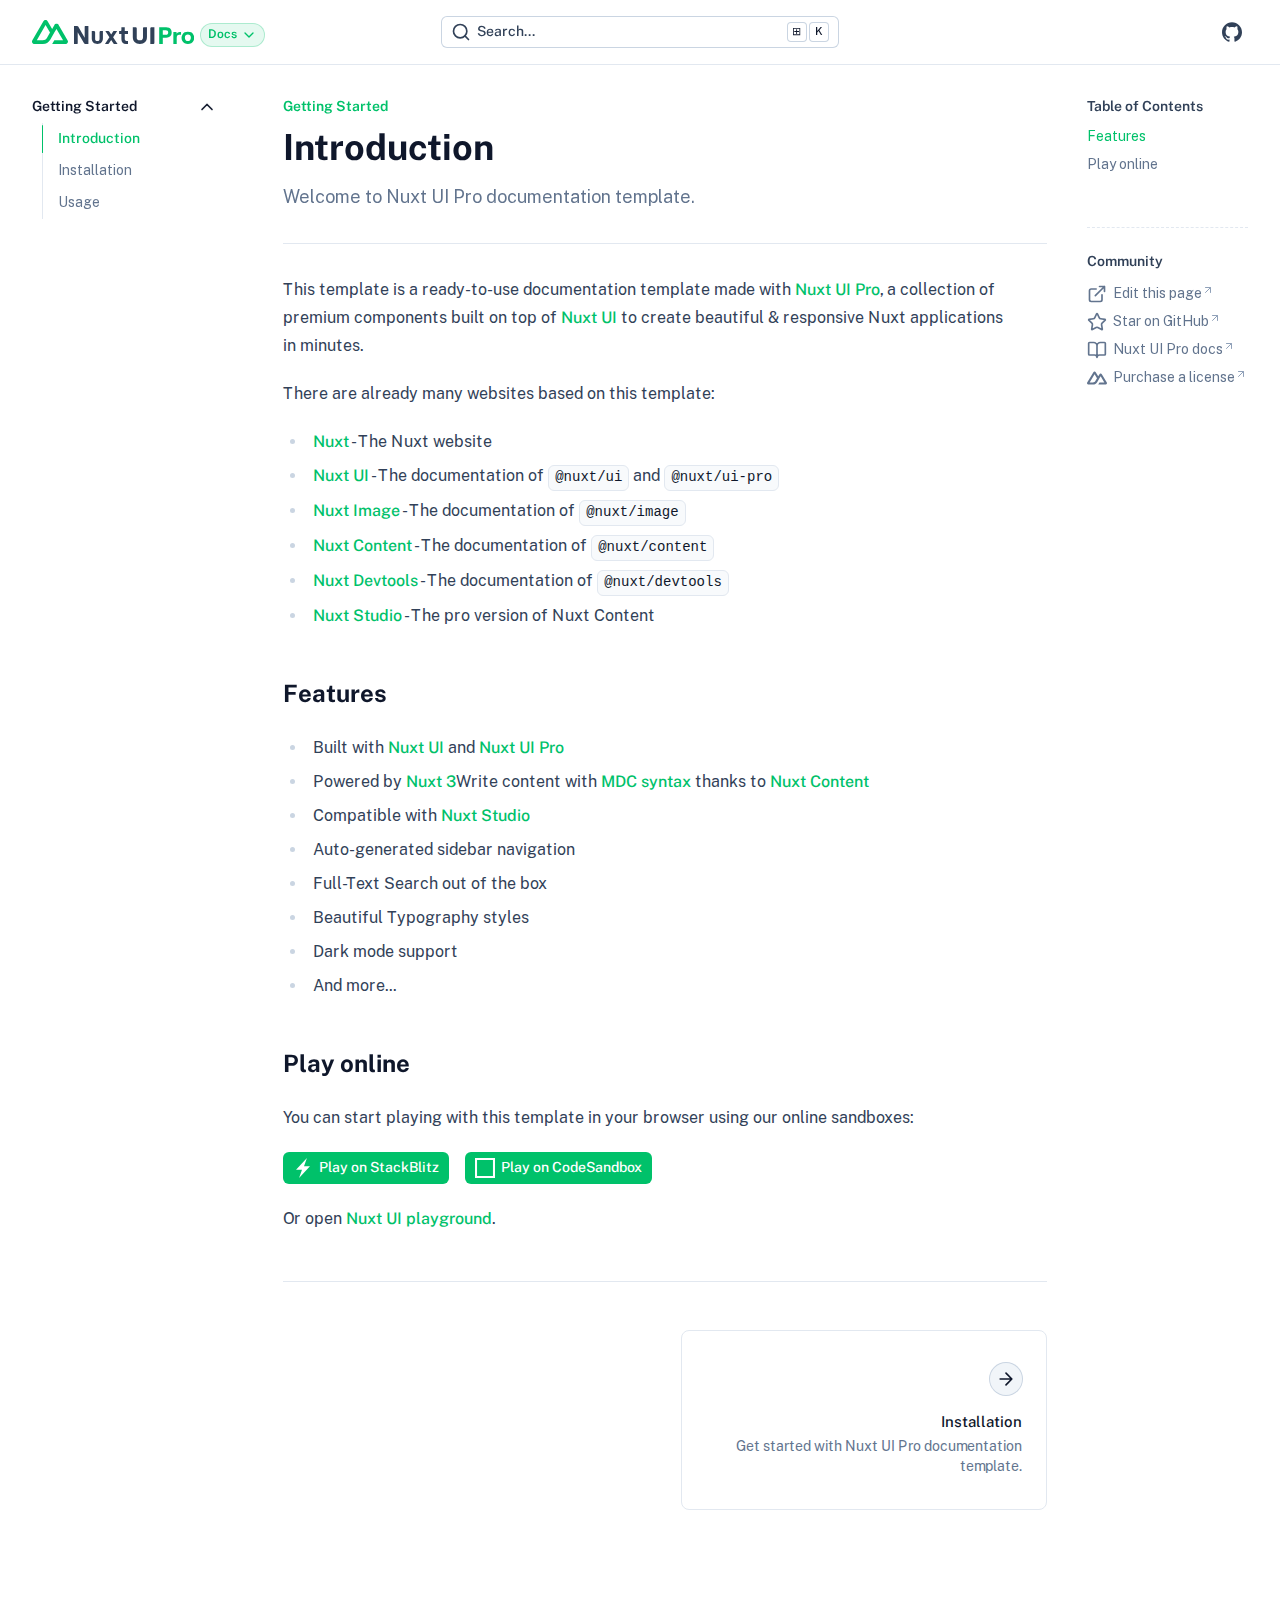
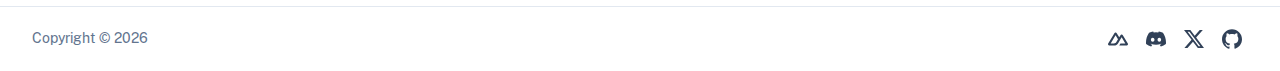
==== commit 8afc8a58: "Deploying to gh-pages from @ fulopmarton-wbg/docs@9029a1089bf92579a110a032d92b80e81e4a32d7 🚀" ====
--- a/getting-started/index.html
+++ b/getting-started/index.html
@@ -94,4 +94,4 @@
   --ui-warning: var(--ui-color-warning-400);
   --ui-error: var(--ui-color-error-400);
   }
-}</style><title>Introduction - Nuxt UI Pro - Docs template</title><meta property="og:image" content="/__og-image__/static/getting-started/og.png"><meta property="og:image:type" content="image/png"><meta name="twitter:card" content="summary_large_image"><meta name="twitter:image" content="/__og-image__/static/getting-started/og.png"><meta name="twitter:image:src" content="/__og-image__/static/getting-started/og.png"><meta property="og:image:width" content="1200"><meta name="twitter:image:width" content="1200"><meta property="og:image:height" content="600"><meta name="twitter:image:height" content="600"><link rel="stylesheet" href="/_nuxt/entry.BjTuRle4.css" crossorigin><link rel="preload" as="fetch" crossorigin="anonymous" href="/getting-started/_payload.json?68789936-d3c3-4e39-83f3-9b5ee5659c92"><link rel="modulepreload" as="script" crossorigin href="/_nuxt/BbhGKzMf.js"><link rel="modulepreload" as="script" crossorigin href="/_nuxt/vLwBb_do.js"><link rel="modulepreload" as="script" crossorigin href="/_nuxt/Bc-t4AgV.js"><link rel="modulepreload" as="script" crossorigin href="/_nuxt/ASzESC4C.js"><link rel="modulepreload" as="script" crossorigin href="/_nuxt/CzUckltM.js"><link rel="modulepreload" as="script" crossorigin href="/_nuxt/BmlbPuZL.js"><link rel="modulepreload" as="script" crossorigin href="/_nuxt/DSv6S85N.js"><link rel="modulepreload" as="script" crossorigin href="/_nuxt/4RlOTjZS.js"><link rel="modulepreload" as="script" crossorigin href="/_nuxt/CgsUihjG.js"><link rel="modulepreload" as="script" crossorigin href="/_nuxt/aqH3kwLH.js"><link rel="modulepreload" as="script" crossorigin href="/_nuxt/DA09HPRY.js"><link rel="modulepreload" as="script" crossorigin href="/_nuxt/B9YrCotc.js"><link rel="prefetch" as="style" crossorigin href="/_nuxt/index.BtQOQfDZ.css"><link rel="prefetch" as="script" crossorigin href="/_nuxt/C5XlZyBm.js"><link rel="prefetch" as="script" crossorigin href="/_nuxt/sVtukudY.js"><link rel="prefetch" as="script" crossorigin href="/_nuxt/ClNYEoOF.js"><link rel="prefetch" as="script" crossorigin href="/_nuxt/DDXYgPoW.js"><link rel="icon" href="/favicon.ico"><meta property="og:site_name" content="Nuxt UI Pro - Docs template"><meta property="og:title" content="Introduction - Nuxt UI Pro - Docs template"><meta name="description" content="Welcome to Nuxt UI Pro documentation template."><meta property="og:description" content="Welcome to Nuxt UI Pro documentation template."><script type="module" src="/_nuxt/BbhGKzMf.js" crossorigin></script><style>@layer components {:where(.i-lucide\:arrow-right){display:inline-block;width:1em;height:1em;background-color:currentColor;-webkit-mask-image:var(--svg);mask-image:var(--svg);-webkit-mask-repeat:no-repeat;mask-repeat:no-repeat;-webkit-mask-size:100% 100%;mask-size:100% 100%;--svg:url("data:image/svg+xml,%3Csvg xmlns='http://www.w3.org/2000/svg' viewBox='0 0 24 24' width='24' height='24'%3E%3Cpath fill='none' stroke='black' stroke-linecap='round' stroke-linejoin='round' stroke-width='2' d='M5 12h14m-7-7l7 7l-7 7'/%3E%3C/svg%3E")}:where(.i-lucide\:arrow-up-right){display:inline-block;width:1em;height:1em;background-color:currentColor;-webkit-mask-image:var(--svg);mask-image:var(--svg);-webkit-mask-repeat:no-repeat;mask-repeat:no-repeat;-webkit-mask-size:100% 100%;mask-size:100% 100%;--svg:url("data:image/svg+xml,%3Csvg xmlns='http://www.w3.org/2000/svg' viewBox='0 0 24 24' width='24' height='24'%3E%3Cpath fill='none' stroke='black' stroke-linecap='round' stroke-linejoin='round' stroke-width='2' d='M7 7h10v10M7 17L17 7'/%3E%3C/svg%3E")}:where(.i-lucide\:book-open){display:inline-block;width:1em;height:1em;background-color:currentColor;-webkit-mask-image:var(--svg);mask-image:var(--svg);-webkit-mask-repeat:no-repeat;mask-repeat:no-repeat;-webkit-mask-size:100% 100%;mask-size:100% 100%;--svg:url("data:image/svg+xml,%3Csvg xmlns='http://www.w3.org/2000/svg' viewBox='0 0 24 24' width='24' height='24'%3E%3Cpath fill='none' stroke='black' stroke-linecap='round' stroke-linejoin='round' stroke-width='2' d='M12 7v14m-9-3a1 1 0 0 1-1-1V4a1 1 0 0 1 1-1h5a4 4 0 0 1 4 4a4 4 0 0 1 4-4h5a1 1 0 0 1 1 1v13a1 1 0 0 1-1 1h-6a3 3 0 0 0-3 3a3 3 0 0 0-3-3z'/%3E%3C/svg%3E")}:where(.i-lucide\:chevron-down){display:inline-block;width:1em;height:1em;background-color:currentColor;-webkit-mask-image:var(--svg);mask-image:var(--svg);-webkit-mask-repeat:no-repeat;mask-repeat:no-repeat;-webkit-mask-size:100% 100%;mask-size:100% 100%;--svg:url("data:image/svg+xml,%3Csvg xmlns='http://www.w3.org/2000/svg' viewBox='0 0 24 24' width='24' height='24'%3E%3Cpath fill='none' stroke='black' stroke-linecap='round' stroke-linejoin='round' stroke-width='2' d='m6 9l6 6l6-6'/%3E%3C/svg%3E")}:where(.i-lucide\:external-link){display:inline-block;width:1em;height:1em;background-color:currentColor;-webkit-mask-image:var(--svg);mask-image:var(--svg);-webkit-mask-repeat:no-repeat;mask-repeat:no-repeat;-webkit-mask-size:100% 100%;mask-size:100% 100%;--svg:url("data:image/svg+xml,%3Csvg xmlns='http://www.w3.org/2000/svg' viewBox='0 0 24 24' width='24' height='24'%3E%3Cpath fill='none' stroke='black' stroke-linecap='round' stroke-linejoin='round' stroke-width='2' d='M15 3h6v6m-11 5L21 3m-3 10v6a2 2 0 0 1-2 2H5a2 2 0 0 1-2-2V8a2 2 0 0 1 2-2h6'/%3E%3C/svg%3E")}:where(.i-lucide\:hash){display:inline-block;width:1em;height:1em;background-color:currentColor;-webkit-mask-image:var(--svg);mask-image:var(--svg);-webkit-mask-repeat:no-repeat;mask-repeat:no-repeat;-webkit-mask-size:100% 100%;mask-size:100% 100%;--svg:url("data:image/svg+xml,%3Csvg xmlns='http://www.w3.org/2000/svg' viewBox='0 0 24 24' width='24' height='24'%3E%3Cpath fill='none' stroke='black' stroke-linecap='round' stroke-linejoin='round' stroke-width='2' d='M4 9h16M4 15h16M10 3L8 21m8-18l-2 18'/%3E%3C/svg%3E")}:where(.i-lucide\:menu){display:inline-block;width:1em;height:1em;background-color:currentColor;-webkit-mask-image:var(--svg);mask-image:var(--svg);-webkit-mask-repeat:no-repeat;mask-repeat:no-repeat;-webkit-mask-size:100% 100%;mask-size:100% 100%;--svg:url("data:image/svg+xml,%3Csvg xmlns='http://www.w3.org/2000/svg' viewBox='0 0 24 24' width='24' height='24'%3E%3Cpath fill='none' stroke='black' stroke-linecap='round' stroke-linejoin='round' stroke-width='2' d='M4 12h16M4 6h16M4 18h16'/%3E%3C/svg%3E")}:where(.i-lucide\:search){display:inline-block;width:1em;height:1em;background-color:currentColor;-webkit-mask-image:var(--svg);mask-image:var(--svg);-webkit-mask-repeat:no-repeat;mask-repeat:no-repeat;-webkit-mask-size:100% 100%;mask-size:100% 100%;--svg:url("data:image/svg+xml,%3Csvg xmlns='http://www.w3.org/2000/svg' viewBox='0 0 24 24' width='24' height='24'%3E%3Cg fill='none' stroke='black' stroke-linecap='round' stroke-linejoin='round' stroke-width='2'%3E%3Ccircle cx='11' cy='11' r='8'/%3E%3Cpath d='m21 21l-4.3-4.3'/%3E%3C/g%3E%3C/svg%3E")}:where(.i-lucide\:star){display:inline-block;width:1em;height:1em;background-color:currentColor;-webkit-mask-image:var(--svg);mask-image:var(--svg);-webkit-mask-repeat:no-repeat;mask-repeat:no-repeat;-webkit-mask-size:100% 100%;mask-size:100% 100%;--svg:url("data:image/svg+xml,%3Csvg xmlns='http://www.w3.org/2000/svg' viewBox='0 0 24 24' width='24' height='24'%3E%3Cpath fill='none' stroke='black' stroke-linecap='round' stroke-linejoin='round' stroke-width='2' d='M11.525 2.295a.53.53 0 0 1 .95 0l2.31 4.679a2.12 2.12 0 0 0 1.595 1.16l5.166.756a.53.53 0 0 1 .294.904l-3.736 3.638a2.12 2.12 0 0 0-.611 1.878l.882 5.14a.53.53 0 0 1-.771.56l-4.618-2.428a2.12 2.12 0 0 0-1.973 0L6.396 21.01a.53.53 0 0 1-.77-.56l.881-5.139a2.12 2.12 0 0 0-.611-1.879L2.16 9.795a.53.53 0 0 1 .294-.906l5.165-.755a2.12 2.12 0 0 0 1.597-1.16z'/%3E%3C/svg%3E")}:where(.i-simple-icons\:codesandbox){display:inline-block;width:1em;height:1em;background-color:currentColor;-webkit-mask-image:var(--svg);mask-image:var(--svg);-webkit-mask-repeat:no-repeat;mask-repeat:no-repeat;-webkit-mask-size:100% 100%;mask-size:100% 100%;--svg:url("data:image/svg+xml,%3Csvg xmlns='http://www.w3.org/2000/svg' viewBox='0 0 24 24' width='24' height='24'%3E%3Cpath fill='black' d='M0 24h24V0H0v2.455h21.546v19.09H2.454V0H0Z'/%3E%3C/svg%3E")}:where(.i-simple-icons\:discord){display:inline-block;width:1em;height:1em;background-color:currentColor;-webkit-mask-image:var(--svg);mask-image:var(--svg);-webkit-mask-repeat:no-repeat;mask-repeat:no-repeat;-webkit-mask-size:100% 100%;mask-size:100% 100%;--svg:url("data:image/svg+xml,%3Csvg xmlns='http://www.w3.org/2000/svg' viewBox='0 0 24 24' width='24' height='24'%3E%3Cpath fill='black' d='M20.317 4.37a19.8 19.8 0 0 0-4.885-1.515a.074.074 0 0 0-.079.037c-.21.375-.444.864-.608 1.25a18.3 18.3 0 0 0-5.487 0a13 13 0 0 0-.617-1.25a.08.08 0 0 0-.079-.037A19.7 19.7 0 0 0 3.677 4.37a.1.1 0 0 0-.032.027C.533 9.046-.32 13.58.099 18.057a.08.08 0 0 0 .031.057a19.9 19.9 0 0 0 5.993 3.03a.08.08 0 0 0 .084-.028a14 14 0 0 0 1.226-1.994a.076.076 0 0 0-.041-.106a13 13 0 0 1-1.872-.892a.077.077 0 0 1-.008-.128a10 10 0 0 0 .372-.292a.07.07 0 0 1 .077-.01c3.928 1.793 8.18 1.793 12.062 0a.07.07 0 0 1 .078.01q.181.149.373.292a.077.077 0 0 1-.006.127a12.3 12.3 0 0 1-1.873.892a.077.077 0 0 0-.041.107c.36.698.772 1.362 1.225 1.993a.08.08 0 0 0 .084.028a19.8 19.8 0 0 0 6.002-3.03a.08.08 0 0 0 .032-.054c.5-5.177-.838-9.674-3.549-13.66a.06.06 0 0 0-.031-.03M8.02 15.33c-1.182 0-2.157-1.085-2.157-2.419c0-1.333.956-2.419 2.157-2.419c1.21 0 2.176 1.096 2.157 2.42c0 1.333-.956 2.418-2.157 2.418m7.975 0c-1.183 0-2.157-1.085-2.157-2.419c0-1.333.955-2.419 2.157-2.419c1.21 0 2.176 1.096 2.157 2.42c0 1.333-.946 2.418-2.157 2.418'/%3E%3C/svg%3E")}:where(.i-simple-icons\:github){display:inline-block;width:1em;height:1em;background-color:currentColor;-webkit-mask-image:var(--svg);mask-image:var(--svg);-webkit-mask-repeat:no-repeat;mask-repeat:no-repeat;-webkit-mask-size:100% 100%;mask-size:100% 100%;--svg:url("data:image/svg+xml,%3Csvg xmlns='http://www.w3.org/2000/svg' viewBox='0 0 24 24' width='24' height='24'%3E%3Cpath fill='black' d='M12 .297c-6.63 0-12 5.373-12 12c0 5.303 3.438 9.8 8.205 11.385c.6.113.82-.258.82-.577c0-.285-.01-1.04-.015-2.04c-3.338.724-4.042-1.61-4.042-1.61C4.422 18.07 3.633 17.7 3.633 17.7c-1.087-.744.084-.729.084-.729c1.205.084 1.838 1.236 1.838 1.236c1.07 1.835 2.809 1.305 3.495.998c.108-.776.417-1.305.76-1.605c-2.665-.3-5.466-1.332-5.466-5.93c0-1.31.465-2.38 1.235-3.22c-.135-.303-.54-1.523.105-3.176c0 0 1.005-.322 3.3 1.23c.96-.267 1.98-.399 3-.405c1.02.006 2.04.138 3 .405c2.28-1.552 3.285-1.23 3.285-1.23c.645 1.653.24 2.873.12 3.176c.765.84 1.23 1.91 1.23 3.22c0 4.61-2.805 5.625-5.475 5.92c.42.36.81 1.096.81 2.22c0 1.606-.015 2.896-.015 3.286c0 .315.21.69.825.57C20.565 22.092 24 17.592 24 12.297c0-6.627-5.373-12-12-12'/%3E%3C/svg%3E")}:where(.i-simple-icons\:nuxtdotjs){display:inline-block;width:1em;height:1em;background-color:currentColor;-webkit-mask-image:var(--svg);mask-image:var(--svg);-webkit-mask-repeat:no-repeat;mask-repeat:no-repeat;-webkit-mask-size:100% 100%;mask-size:100% 100%;--svg:url("data:image/svg+xml,%3Csvg xmlns='http://www.w3.org/2000/svg' viewBox='0 0 24 24' width='24' height='24'%3E%3Cpath fill='black' d='M13.464 19.83h8.922c.283 0 .562-.073.807-.21a1.6 1.6 0 0 0 .591-.574a1.53 1.53 0 0 0 .216-.783a1.53 1.53 0 0 0-.217-.782L17.792 7.414a1.6 1.6 0 0 0-.591-.573a1.65 1.65 0 0 0-.807-.21c-.283 0-.562.073-.807.21a1.6 1.6 0 0 0-.59.573L13.463 9.99L10.47 4.953a1.6 1.6 0 0 0-.591-.573a1.65 1.65 0 0 0-.807-.21c-.284 0-.562.073-.807.21a1.6 1.6 0 0 0-.591.573L.216 17.481a1.53 1.53 0 0 0-.217.782c0 .275.074.545.216.783a1.6 1.6 0 0 0 .59.574c.246.137.525.21.808.21h5.6c2.22 0 3.856-.946 4.982-2.79l2.733-4.593l1.464-2.457l4.395 7.382h-5.859Zm-6.341-2.46l-3.908-.002l5.858-9.842l2.923 4.921l-1.957 3.29c-.748 1.196-1.597 1.632-2.916 1.632'/%3E%3C/svg%3E")}:where(.i-simple-icons\:stackblitz){display:inline-block;width:1em;height:1em;background-color:currentColor;-webkit-mask-image:var(--svg);mask-image:var(--svg);-webkit-mask-repeat:no-repeat;mask-repeat:no-repeat;-webkit-mask-size:100% 100%;mask-size:100% 100%;--svg:url("data:image/svg+xml,%3Csvg xmlns='http://www.w3.org/2000/svg' viewBox='0 0 24 24' width='24' height='24'%3E%3Cpath fill='black' d='M10.797 14.182H3.635L16.728 0l-3.525 9.818h7.162L7.272 24l3.524-9.818Z'/%3E%3C/svg%3E")}:where(.i-simple-icons\:x){display:inline-block;width:1em;height:1em;background-color:currentColor;-webkit-mask-image:var(--svg);mask-image:var(--svg);-webkit-mask-repeat:no-repeat;mask-repeat:no-repeat;-webkit-mask-size:100% 100%;mask-size:100% 100%;--svg:url("data:image/svg+xml,%3Csvg xmlns='http://www.w3.org/2000/svg' viewBox='0 0 24 24' width='24' height='24'%3E%3Cpath fill='black' d='M18.901 1.153h3.68l-8.04 9.19L24 22.846h-7.406l-5.8-7.584l-6.638 7.584H.474l8.6-9.83L0 1.154h7.594l5.243 6.932ZM17.61 20.644h2.039L6.486 3.24H4.298Z'/%3E%3C/svg%3E")}}</style><link rel="preload" as="fetch" fetchpriority="low" crossorigin="anonymous" href="/_nuxt/builds/meta/68789936-d3c3-4e39-83f3-9b5ee5659c92.json"><script>"use strict";(()=>{const t=window,e=document.documentElement,c=["dark","light"],n=getStorageValue("localStorage","nuxt-color-mode")||"system";let i=n==="system"?u():n;const r=e.getAttribute("data-color-mode-forced");r&&(i=r),l(i),t["__NUXT_COLOR_MODE__"]={preference:n,value:i,getColorScheme:u,addColorScheme:l,removeColorScheme:d};function l(o){const s=""+o+"",a="";e.classList?e.classList.add(s):e.className+=" "+s,a&&e.setAttribute("data-"+a,o)}function d(o){const s=""+o+"",a="";e.classList?e.classList.remove(s):e.className=e.className.replace(new RegExp(s,"g"),""),a&&e.removeAttribute("data-"+a)}function f(o){return t.matchMedia("(prefers-color-scheme"+o+")")}function u(){if(t.matchMedia&&f("").media!=="not all"){for(const o of c)if(f(":"+o).matches)return o}return"light"}})();function getStorageValue(t,e){switch(t){case"localStorage":return window.localStorage.getItem(e);case"sessionStorage":return window.sessionStorage.getItem(e);case"cookie":return getCookie(e);default:return null}}function getCookie(t){const c=("; "+window.document.cookie).split("; "+t+"=");if(c.length===2)return c.pop()?.split(";").shift()}</script></head><body><div id="__nuxt" class="isolate"><!--[--><!--[--><!--[--><!--[--><!--[--><div class="nuxt-loading-indicator" style="position:fixed;top:0;right:0;left:0;pointer-events:none;width:auto;height:3px;opacity:0;background:repeating-linear-gradient(to right,#00dc82 0%,#34cdfe 50%,#0047e1 100%);background-size:Infinity% auto;transform:scaleX(0%);transform-origin:left;transition:transform 0.1s, height 0.4s, opacity 0.4s;z-index:999999;"></div><!--[--><!----><!----><!----><header class="bg-(--ui-bg)/75 backdrop-blur border-b border-(--ui-border) sticky top-0 z-50"><!--[--><!--]--><div class="max-w-(--ui-container) mx-auto px-4 sm:px-6 lg:px-8 flex items-center justify-between gap-3 h-(--ui-header-height)"><!--[--><div class="lg:flex-1 flex items-center gap-1.5"><!----><!--[--><a href="/" class=""><svg width="1352" height="200" viewbox="0 0 1352 200" fill="none" xmlns="http://www.w3.org/2000/svg" class="w-auto h-6 shrink-0"><path d="M377 200C379.16 200 381 198.209 381 196V103C381 103 386 112 395 127L434 194C435.785 197.74 439.744 200 443 200H470V50H443C441.202 50 439 51.4941 439 54V148L421 116L385 55C383.248 51.8912 379.479 50 376 50H350V200H377Z" fill="currentColor"></path><path d="M726 92H739C742.314 92 745 89.3137 745 86V60H773V92H800V116H773V159C773 169.5 778.057 174 787 174H800V200H783C759.948 200 745 185.071 745 160V116H726V92Z" fill="currentColor"></path><path d="M591 92V154C591 168.004 585.742 179.809 578 188C570.258 196.191 559.566 200 545 200C530.434 200 518.742 196.191 511 188C503.389 179.809 498 168.004 498 154V92H514C517.412 92 520.769 92.622 523 95C525.231 97.2459 526 98.5652 526 102V154C526 162.059 526.457 167.037 530 171C533.543 174.831 537.914 176 545 176C552.217 176 555.457 174.831 559 171C562.543 167.037 563 162.059 563 154V102C563 98.5652 563.769 96.378 566 94C567.96 91.9107 570.028 91.9599 573 92C573.411 92.0055 574.586 92 575 92H591Z" fill="currentColor"></path><path d="M676 144L710 92H684C680.723 92 677.812 93.1758 676 96L660 120L645 97C643.188 94.1758 639.277 92 636 92H611L645 143L608 200H634C637.25 200 640.182 196.787 642 194L660 167L679 195C680.818 197.787 683.75 200 687 200H713L676 144Z" fill="currentColor"></path><path d="M168 200H279C282.542 200 285.932 198.756 289 197C292.068 195.244 295.23 193.041 297 190C298.77 186.959 300.002 183.51 300 179.999C299.998 176.488 298.773 173.04 297 170.001L222 41C220.23 37.96 218.067 35.7552 215 34C211.933 32.2448 207.542 31 204 31C200.458 31 197.067 32.2448 194 34C190.933 35.7552 188.77 37.96 187 41L168 74L130 9.99764C128.228 6.95784 126.068 3.75491 123 2C119.932 0.245087 116.542 0 113 0C109.458 0 106.068 0.245087 103 2C99.9323 3.75491 96.7717 6.95784 95 9.99764L2 170.001C0.226979 173.04 0.00154312 176.488 1.90993e-06 179.999C-0.0015393 183.51 0.229648 186.959 2 190C3.77035 193.04 6.93245 195.244 10 197C13.0675 198.756 16.4578 200 20 200H90C117.737 200 137.925 187.558 152 164L186 105L204 74L259 168H186L168 200ZM89 168H40L113 42L150 105L125.491 147.725C116.144 163.01 105.488 168 89 168Z" fill="var(--ui-primary)"></path><path d="M958 60.0001H938C933.524 60.0001 929.926 59.9395 927 63C924.074 65.8905 925 67.5792 925 72V141C925 151.372 923.648 156.899 919 162C914.352 166.931 908.468 169 899 169C889.705 169 882.648 166.931 878 162C873.352 156.899 873 151.372 873 141V72.0001C873 67.5793 872.926 65.8906 870 63.0001C867.074 59.9396 863.476 60.0001 859 60.0001H840V141C840 159.023 845.016 173.458 855 184C865.156 194.542 879.893 200 899 200C918.107 200 932.844 194.542 943 184C953.156 173.458 958 159.023 958 141V60.0001Z" fill="currentColor"></path><path fill-rule="evenodd" clip-rule="evenodd" d="M1000 60.0233L1020 60V77L1020 128V156.007L1020 181L1020 189.004C1020 192.938 1019.98 194.429 1017 197.001C1014.02 199.725 1009.56 200 1005 200H986.001V181.006L986 130.012V70.0215C986 66.1576 986.016 64.5494 989 62.023C991.819 59.6358 995.437 60.0233 1000 60.0233Z" fill="currentColor"></path><path d="M1060 200V60H1117C1126.67 60 1134.98 61.2896 1142 65C1149.16 68.7104 1155.29 74.3744 1159 81C1162.71 87.6256 1164 95.3867 1164 104C1164 112.481 1162.71 120.374 1159 127C1155.29 133.626 1149.16 138.157 1142 142C1134.98 145.71 1126.67 148 1117 148H1090V200H1060ZM1115 123C1121.63 123 1126.69 121.578 1130 118C1133.31 114.29 1135 109.433 1135 104C1135 98.567 1133.31 93.5778 1130 90C1126.69 86.2896 1121.63 85 1115 85H1090V123H1115Z" fill="var(--ui-primary)"></path><path d="M1226 123C1219.37 123 1214.31 124.965 1211 130C1207.69 135.035 1206 142.122 1206 151V200H1178V100H1200C1203.31 100 1206 102.686 1206 106V116C1208.65 109.904 1211.16 106.518 1215 104C1218.98 101.482 1224.77 100 1231 100H1242V123H1226Z" fill="var(--ui-primary)"></path><path d="M1299 200C1288.93 200 1280.08 197.373 1272 193C1263.92 188.495 1257.51 182.818 1253 175C1248.49 167.049 1246 157.806 1246 148C1246 138.194 1248.49 129.818 1253 122C1257.51 114.049 1263.92 107.373 1272 103C1280.08 98.4946 1288.93 97 1299 97C1309.07 97 1318.92 98.4946 1327 103C1335.08 107.373 1340.49 114.049 1345 122C1349.51 129.818 1352 138.194 1352 148C1352 157.806 1349.51 167.049 1345 175C1340.49 182.818 1335.08 188.495 1327 193C1318.92 197.373 1309.07 200 1299 200ZM1299 176C1306.42 176 1312.36 173.168 1317 168C1321.64 162.832 1324 156.216 1324 148C1324 139.652 1321.64 133.168 1317 128C1312.36 122.832 1306.42 120 1299 120C1291.58 120 1285.64 122.832 1281 128C1276.36 133.168 1274 139.652 1274 148C1274 156.216 1276.36 162.832 1281 168C1285.64 173.168 1291.58 176 1299 176Z" fill="var(--ui-primary)"></path></svg></a><!--[--><!--[--><!--[--><!--[--><button type="button" id="reka-dropdown-menu-trigger-v-0-0" aria-haspopup="menu" aria-expanded="false" data-state="closed" class="inline-flex items-center focus:outline-hidden disabled:cursor-not-allowed aria-disabled:cursor-not-allowed disabled:opacity-75 aria-disabled:opacity-75 transition-colors px-2 py-1 text-xs gap-1 text-(--ui-primary) ring ring-inset ring-(--ui-primary)/25 bg-(--ui-primary)/10 hover:bg-(--ui-primary)/15 disabled:bg-(--ui-primary)/10 aria-disabled:bg-(--ui-primary)/10 focus-visible:ring-2 focus-visible:ring-(--ui-primary) -mb-[6px] font-semibold rounded-full truncate"><!--[--><!--[--><!--[--><!----><!--]--><!--[--><span class="truncate">Docs</span><!--]--><!--[--><span class="iconify i-lucide:chevron-down shrink-0 size-4 transition-transform duration-200" aria-hidden="true" style=""></span><!--]--><!--]--><!--]--></button><!--]--><!--[--><!----><!----><!--]--><!--]--><!--]--><!--]--><!--]--></div><div class="hidden lg:flex flex-1"><!--[--><!--[--><button type="button" aria-label="Search" class="rounded-[calc(var(--ui-radius)*1.5)] font-medium inline-flex items-center focus:outline-hidden disabled:cursor-not-allowed aria-disabled:cursor-not-allowed disabled:opacity-75 aria-disabled:opacity-75 transition-colors px-2.5 py-1.5 text-sm gap-1.5 ring ring-inset ring-(--ui-border-accented) text-(--ui-text) bg-(--ui-bg) hover:bg-(--ui-bg-elevated) disabled:bg-(--ui-bg) aria-disabled:bg-(--ui-bg) focus-visible:ring-2 focus-visible:ring-(--ui-border-inverted) w-full"><!--[--><!--[--><!--[--><span class="iconify i-lucide:search shrink-0 size-5" aria-hidden="true" style=""></span><!--]--><!--[--><span class="truncate">Search...</span><!--]--><!--[--><!--[--><div class="flex items-center gap-0.5 ms-auto"><kbd class="inline-flex items-center justify-center px-1 rounded-(--ui-radius) font-medium font-sans bg-(--ui-bg) text-(--ui-text-highlighted) ring ring-inset ring-(--ui-border-accented) h-5 min-w-[20px] text-[11px]"><!--[--> <!--]--></kbd><kbd class="inline-flex items-center justify-center px-1 rounded-(--ui-radius) font-medium font-sans bg-(--ui-bg) text-(--ui-text-highlighted) ring ring-inset ring-(--ui-border-accented) h-5 min-w-[20px] text-[11px]"><!--[-->K<!--]--></kbd></div><!--]--><!--]--><!--]--><!--]--></button><!--]--><!--]--></div><div class="flex items-center justify-end lg:flex-1 gap-1.5"><!--[--><!--[--><button type="button" aria-label="Search" class="rounded-[calc(var(--ui-radius)*1.5)] font-medium inline-flex items-center focus:outline-hidden disabled:cursor-not-allowed aria-disabled:cursor-not-allowed disabled:opacity-75 aria-disabled:opacity-75 transition-colors text-sm gap-1.5 text-(--ui-text) hover:bg-(--ui-bg-elevated) focus-visible:bg-(--ui-bg-elevated) hover:disabled:bg-transparent dark:hover:disabled:bg-transparent hover:aria-disabled:bg-transparent dark:hover:aria-disabled:bg-transparent p-1.5 lg:hidden"><!--[--><!--[--><!--[--><span class="iconify i-lucide:search shrink-0 size-5" aria-hidden="true" style=""></span><!--]--><!--[--><!----><!--]--><!--[--><!----><!--]--><!--]--><!--]--></button><!--]--><!--[--><!--[--><div class="size-8"></div><!--]--><!--]--><!--[--><!--[--><a href="https://github.com/nuxt-ui-pro/docs/tree/v3" rel="noopener noreferrer" target="_blank" aria-label="GitHub" class="rounded-[calc(var(--ui-radius)*1.5)] font-medium inline-flex items-center focus:outline-hidden disabled:cursor-not-allowed aria-disabled:cursor-not-allowed disabled:opacity-75 aria-disabled:opacity-75 transition-colors text-sm gap-1.5 text-(--ui-text) hover:bg-(--ui-bg-elevated) focus-visible:bg-(--ui-bg-elevated) hover:disabled:bg-transparent dark:hover:disabled:bg-transparent hover:aria-disabled:bg-transparent dark:hover:aria-disabled:bg-transparent p-1.5"><!--[--><!--[--><!--[--><span class="iconify i-simple-icons:github shrink-0 size-5" aria-hidden="true" style=""></span><!--]--><!--[--><!----><!--]--><!--[--><!----><!--]--><!--]--><!--]--></a><!--]--><!--]--><!--]--><!--[--><!--[--><button type="button" aria-label="Open menu" class="rounded-[calc(var(--ui-radius)*1.5)] font-medium inline-flex items-center focus:outline-hidden disabled:cursor-not-allowed aria-disabled:cursor-not-allowed disabled:opacity-75 aria-disabled:opacity-75 transition-colors text-sm gap-1.5 text-(--ui-text) hover:bg-(--ui-bg-elevated) focus-visible:bg-(--ui-bg-elevated) hover:disabled:bg-transparent dark:hover:disabled:bg-transparent hover:aria-disabled:bg-transparent dark:hover:aria-disabled:bg-transparent p-1.5 lg:hidden -me-1.5"><!--[--><!--[--><!--[--><span class="iconify i-lucide:menu shrink-0 size-5" aria-hidden="true" style=""></span><!--]--><!--[--><!----><!--]--><!--[--><!----><!--]--><!--]--><!--]--></button><!--]--><!--]--></div><!--]--></div><!--[--><!--]--></header><!--[--><!----><!----><!--]--><!--]--><main class="min-h-[calc(100vh-var(--ui-header-height))]"><!--[--><div class="max-w-(--ui-container) mx-auto px-4 sm:px-6 lg:px-8"><!--[--><div class="flex flex-col lg:grid lg:grid-cols-10 lg:gap-10"><aside class="hidden overflow-y-auto lg:block lg:max-h-[calc(100vh-var(--ui-header-height))] lg:sticky lg:top-(--ui-header-height) py-8 lg:ps-4 lg:-ms-4 lg:pe-6.5 lg:col-span-2"><div class="relative"><!----><!--[--><!--[--><!----><nav class=""><ul class="isolate -mx-2.5 -mt-1.5"><!--[--><!--[--><!--[--><li data-state="open" data-orientation="vertical" class="flex flex-col data-[state=open]:mb-1.5"><!--[--><!--[--><button type="button" aria-controls aria-expanded="true" data-state="open" id="reka-accordion-trigger-v-0-5-0" data-reka-collection-item data-orientation="vertical" class="group relative w-full px-2.5 py-1.5 before:inset-y-px before:inset-x-0 flex items-center gap-1.5 text-sm before:absolute before:z-[-1] before:rounded-[calc(var(--ui-radius)*1.5)] focus:outline-none focus-visible:outline-none focus-visible:before:ring-inset focus-visible:before:ring-2 focus-visible:before:ring-(--ui-primary) text-(--ui-text-muted) hover:text-(--ui-text-highlighted) hover:before:bg-(--ui-bg-elevated)/50 data-[state=open]:text-(--ui-text-highlighted) transition-colors before:transition-colors font-semibold focus-visible:ring-(--ui-primary)"><!--[--><!--[--><!--[--><!--[--><!----><!--]--><span class="truncate"><!--[-->Getting Started<!--]--><!----></span><span class="ms-auto inline-flex gap-1.5 items-center"><!--[--><!----><span class="iconify i-lucide:chevron-down size-5 transform transition-transform duration-200 shrink-0 group-data-[state=open]:rotate-180" aria-hidden="true" style=""></span><!--]--></span><!--]--><!--]--><!--]--></button><div role="region" aria-labelledby="reka-accordion-trigger-v-0-5-0" data-orientation="vertical" style="--reka-accordion-content-width:var(--reka-collapsible-content-width);--reka-accordion-content-height:var(--reka-collapsible-content-height);--reka-collapsible-content-height:0px;--reka-collapsible-content-width:0px;" class="data-[state=open]:animate-[accordion-down_200ms_ease-out] data-[state=closed]:animate-[accordion-up_200ms_ease-out] overflow-hidden focus:outline-none" id="reka-collapsible-content-v-0-5-1"><!--[--><!--[--><!--[--><!----><ul class="ms-5 border-s border-(--ui-border)"><!--[--><!--[--><!--[--><li class="ps-1.5 -ms-px"><!--[--><a href="/getting-started" class="group relative w-full px-2.5 py-1.5 before:inset-y-px before:inset-x-0 flex items-center gap-1.5 text-sm before:absolute before:z-[-1] before:rounded-[calc(var(--ui-radius)*1.5)] focus:outline-none focus-visible:outline-none focus-visible:before:ring-inset focus-visible:before:ring-2 focus-visible:before:ring-(--ui-primary) font-medium after:absolute after:-left-1.5 after:inset-y-0.5 after:block after:w-px after:rounded-full after:transition-colors text-(--ui-primary) hover:before:bg-(--ui-bg-elevated)/50 before:transition-colors after:bg-(--ui-primary)"><!--[--><!--[--><!--[--><!----><!--]--><span class="truncate"><!--[-->Introduction<!--]--><!----></span><!----><!--]--><!--]--></a><!--]--></li><!--]--><!--[--><li class="ps-1.5 -ms-px"><!--[--><a href="/getting-started/installation" class="group relative w-full px-2.5 py-1.5 before:inset-y-px before:inset-x-0 flex items-center gap-1.5 text-sm before:absolute before:z-[-1] before:rounded-[calc(var(--ui-radius)*1.5)] focus:outline-none focus-visible:outline-none focus-visible:before:ring-inset focus-visible:before:ring-2 focus-visible:before:ring-(--ui-primary) text-(--ui-text-muted) after:absolute after:-left-1.5 after:inset-y-0.5 after:block after:w-px after:rounded-full after:transition-colors hover:text-(--ui-text-highlighted) hover:before:bg-(--ui-bg-elevated)/50 data-[state=open]:text-(--ui-text-highlighted) transition-colors before:transition-colors"><!--[--><!--[--><!--[--><!----><!--]--><span class="truncate"><!--[-->Installation<!--]--><!----></span><!----><!--]--><!--]--></a><!--]--></li><!--]--><!--[--><li class="ps-1.5 -ms-px"><!--[--><a href="/getting-started/usage" class="group relative w-full px-2.5 py-1.5 before:inset-y-px before:inset-x-0 flex items-center gap-1.5 text-sm before:absolute before:z-[-1] before:rounded-[calc(var(--ui-radius)*1.5)] focus:outline-none focus-visible:outline-none focus-visible:before:ring-inset focus-visible:before:ring-2 focus-visible:before:ring-(--ui-primary) text-(--ui-text-muted) after:absolute after:-left-1.5 after:inset-y-0.5 after:block after:w-px after:rounded-full after:transition-colors hover:text-(--ui-text-highlighted) hover:before:bg-(--ui-bg-elevated)/50 data-[state=open]:text-(--ui-text-highlighted) transition-colors before:transition-colors"><!--[--><!--[--><!--[--><!----><!--]--><span class="truncate"><!--[-->Usage<!--]--><!----></span><!----><!--]--><!--]--></a><!--]--></li><!--]--><!--]--><!--]--></ul><!--]--><!--]--><!--]--></div><!--]--><!--]--></li><!--]--><!--]--><!--]--></ul></nav><!--]--><!--]--><!--[--><!--]--></div></aside><div class="lg:col-span-8"><!--[--><!--[--><div class="flex flex-col lg:grid lg:grid-cols-10 lg:gap-10"><!----><div class="lg:col-span-8"><!--[--><div class="relative border-b border-(--ui-border) py-8"><div class="mb-2.5 text-sm font-semibold text-(--ui-primary) flex items-center gap-1.5"><!--[-->Getting Started<!--]--></div><div class=""><div class="flex flex-col lg:flex-row lg:items-center lg:justify-between gap-4"><h1 class="text-3xl sm:text-4xl text-pretty font-bold text-(--ui-text-highlighted)"><!--[-->Introduction<!--]--></h1><!----></div><div class="text-lg text-pretty text-(--ui-text-muted) mt-4"><!--[-->Welcome to Nuxt UI Pro documentation template.<!--]--></div><!--[--><!--]--></div></div><div class="mt-8 pb-24 space-y-12"><!--[--><div><p class="my-5 leading-7 text-pretty"><!--[-->This template is a ready-to-use documentation template made with <a href="https://ui.nuxt.com/pro" rel="nofollow" class="text-(--ui-primary) border-b border-transparent hover:border-(--ui-primary) font-medium focus-visible:outline-(--ui-primary) [&amp;&gt;code]:border-dashed hover:[&amp;&gt;code]:border-(--ui-primary) hover:[&amp;&gt;code]:text-(--ui-primary) transition-colors [&amp;&gt;code]:transition-colors"><!--[-->Nuxt UI Pro<!--]--></a>, a collection of premium components built on top of <a href="https://ui.nuxt.com" rel="nofollow" class="text-(--ui-primary) border-b border-transparent hover:border-(--ui-primary) font-medium focus-visible:outline-(--ui-primary) [&amp;&gt;code]:border-dashed hover:[&amp;&gt;code]:border-(--ui-primary) hover:[&amp;&gt;code]:text-(--ui-primary) transition-colors [&amp;&gt;code]:transition-colors"><!--[-->Nuxt UI<!--]--></a> to create beautiful &amp; responsive Nuxt applications in minutes.<!--]--></p><p class="my-5 leading-7 text-pretty"><!--[-->There are already many websites based on this template:<!--]--></p><ul class="list-disc ps-6 my-5 marker:text-(--ui-border-accented)"><!--[--><li class="my-1.5 ps-1.5 leading-7 [&amp;&gt;ul]:my-0"><!--[--><a href="https://nuxt.com" rel="nofollow" class="text-(--ui-primary) border-b border-transparent hover:border-(--ui-primary) font-medium focus-visible:outline-(--ui-primary) [&amp;&gt;code]:border-dashed hover:[&amp;&gt;code]:border-(--ui-primary) hover:[&amp;&gt;code]:text-(--ui-primary) transition-colors [&amp;&gt;code]:transition-colors"><!--[-->Nuxt<!--]--></a> - The Nuxt website<!--]--></li><li class="my-1.5 ps-1.5 leading-7 [&amp;&gt;ul]:my-0"><!--[--><a href="https://ui.nuxt.com" rel="nofollow" class="text-(--ui-primary) border-b border-transparent hover:border-(--ui-primary) font-medium focus-visible:outline-(--ui-primary) [&amp;&gt;code]:border-dashed hover:[&amp;&gt;code]:border-(--ui-primary) hover:[&amp;&gt;code]:text-(--ui-primary) transition-colors [&amp;&gt;code]:transition-colors"><!--[-->Nuxt UI<!--]--></a> - The documentation of <code class="px-1.5 py-0.5 text-sm font-mono font-medium rounded-[calc(var(--ui-radius)*1.5)] inline-block border border-(--ui-border-muted) text-(--ui-text-highlighted) bg-(--ui-bg-muted)"><!--[-->@nuxt/ui<!--]--></code> and <code class="px-1.5 py-0.5 text-sm font-mono font-medium rounded-[calc(var(--ui-radius)*1.5)] inline-block border border-(--ui-border-muted) text-(--ui-text-highlighted) bg-(--ui-bg-muted)"><!--[-->@nuxt/ui-pro<!--]--></code><!--]--></li><li class="my-1.5 ps-1.5 leading-7 [&amp;&gt;ul]:my-0"><!--[--><a href="https://image.nuxt.com" rel="nofollow" class="text-(--ui-primary) border-b border-transparent hover:border-(--ui-primary) font-medium focus-visible:outline-(--ui-primary) [&amp;&gt;code]:border-dashed hover:[&amp;&gt;code]:border-(--ui-primary) hover:[&amp;&gt;code]:text-(--ui-primary) transition-colors [&amp;&gt;code]:transition-colors"><!--[-->Nuxt Image<!--]--></a> - The documentation of <code class="px-1.5 py-0.5 text-sm font-mono font-medium rounded-[calc(var(--ui-radius)*1.5)] inline-block border border-(--ui-border-muted) text-(--ui-text-highlighted) bg-(--ui-bg-muted)"><!--[-->@nuxt/image<!--]--></code><!--]--></li><li class="my-1.5 ps-1.5 leading-7 [&amp;&gt;ul]:my-0"><!--[--><a href="https://content.nuxt.com" rel="nofollow" class="text-(--ui-primary) border-b border-transparent hover:border-(--ui-primary) font-medium focus-visible:outline-(--ui-primary) [&amp;&gt;code]:border-dashed hover:[&amp;&gt;code]:border-(--ui-primary) hover:[&amp;&gt;code]:text-(--ui-primary) transition-colors [&amp;&gt;code]:transition-colors"><!--[-->Nuxt Content<!--]--></a> - The documentation of <code class="px-1.5 py-0.5 text-sm font-mono font-medium rounded-[calc(var(--ui-radius)*1.5)] inline-block border border-(--ui-border-muted) text-(--ui-text-highlighted) bg-(--ui-bg-muted)"><!--[-->@nuxt/content<!--]--></code><!--]--></li><li class="my-1.5 ps-1.5 leading-7 [&amp;&gt;ul]:my-0"><!--[--><a href="https://devtools.nuxt.com" rel="nofollow" class="text-(--ui-primary) border-b border-transparent hover:border-(--ui-primary) font-medium focus-visible:outline-(--ui-primary) [&amp;&gt;code]:border-dashed hover:[&amp;&gt;code]:border-(--ui-primary) hover:[&amp;&gt;code]:text-(--ui-primary) transition-colors [&amp;&gt;code]:transition-colors"><!--[-->Nuxt Devtools<!--]--></a> - The documentation of <code class="px-1.5 py-0.5 text-sm font-mono font-medium rounded-[calc(var(--ui-radius)*1.5)] inline-block border border-(--ui-border-muted) text-(--ui-text-highlighted) bg-(--ui-bg-muted)"><!--[-->@nuxt/devtools<!--]--></code><!--]--></li><li class="my-1.5 ps-1.5 leading-7 [&amp;&gt;ul]:my-0"><!--[--><a href="https://content.nuxt.com/docs/studio" rel="nofollow" class="text-(--ui-primary) border-b border-transparent hover:border-(--ui-primary) font-medium focus-visible:outline-(--ui-primary) [&amp;&gt;code]:border-dashed hover:[&amp;&gt;code]:border-(--ui-primary) hover:[&amp;&gt;code]:text-(--ui-primary) transition-colors [&amp;&gt;code]:transition-colors"><!--[-->Nuxt Studio<!--]--></a> - The pro version of Nuxt Content<!--]--></li><!--]--></ul><h2 id="features" class="relative text-2xl text-(--ui-text-highlighted) font-bold mt-12 mb-6 scroll-mt-[calc(48px+45px+var(--ui-header-height))] lg:scroll-mt-[calc(48px+var(--ui-header-height))] [&amp;&gt;a]:focus-visible:outline-(--ui-primary) [&amp;&gt;a&gt;code]:border-dashed hover:[&amp;&gt;a&gt;code]:border-(--ui-primary) hover:[&amp;&gt;a&gt;code]:text-(--ui-primary) [&amp;&gt;a&gt;code]:text-xl/7 [&amp;&gt;a&gt;code]:font-bold [&amp;&gt;a&gt;code]:transition-colors"><a href="#features" class="group lg:ps-2 lg:-ms-2"><span class="absolute -ms-8 top-1 opacity-0 group-hover:opacity-100 group-focus:opacity-100 p-1 bg-(--ui-bg-elevated) hover:text-(--ui-primary) rounded-[calc(var(--ui-radius)*1.5)] hidden lg:flex text-(--ui-text-muted) transition"><span class="iconify i-lucide:hash size-4 shrink-0" aria-hidden="true" style=""></span></span><!--[-->Features<!--]--></a></h2><ul class="list-disc ps-6 my-5 marker:text-(--ui-border-accented)"><!--[--><li class="my-1.5 ps-1.5 leading-7 [&amp;&gt;ul]:my-0"><!--[-->Powered by <a href="https://nuxt.com" rel="nofollow" class="text-(--ui-primary) border-b border-transparent hover:border-(--ui-primary) font-medium focus-visible:outline-(--ui-primary) [&amp;&gt;code]:border-dashed hover:[&amp;&gt;code]:border-(--ui-primary) hover:[&amp;&gt;code]:text-(--ui-primary) transition-colors [&amp;&gt;code]:transition-colors"><!--[-->Nuxt 3<!--]--></a><!--]--></li><li class="my-1.5 ps-1.5 leading-7 [&amp;&gt;ul]:my-0"><!--[-->Built with <a href="https://ui.nuxt.com" rel="nofollow" class="text-(--ui-primary) border-b border-transparent hover:border-(--ui-primary) font-medium focus-visible:outline-(--ui-primary) [&amp;&gt;code]:border-dashed hover:[&amp;&gt;code]:border-(--ui-primary) hover:[&amp;&gt;code]:text-(--ui-primary) transition-colors [&amp;&gt;code]:transition-colors"><!--[-->Nuxt UI<!--]--></a> and <a href="https://ui.nuxt.com/pro" rel="nofollow" class="text-(--ui-primary) border-b border-transparent hover:border-(--ui-primary) font-medium focus-visible:outline-(--ui-primary) [&amp;&gt;code]:border-dashed hover:[&amp;&gt;code]:border-(--ui-primary) hover:[&amp;&gt;code]:text-(--ui-primary) transition-colors [&amp;&gt;code]:transition-colors"><!--[-->Nuxt UI Pro<!--]--></a><!--]--></li><li class="my-1.5 ps-1.5 leading-7 [&amp;&gt;ul]:my-0"><!--[-->Write content with <a href="https://content.nuxt.com/usage/markdown" rel="nofollow" class="text-(--ui-primary) border-b border-transparent hover:border-(--ui-primary) font-medium focus-visible:outline-(--ui-primary) [&amp;&gt;code]:border-dashed hover:[&amp;&gt;code]:border-(--ui-primary) hover:[&amp;&gt;code]:text-(--ui-primary) transition-colors [&amp;&gt;code]:transition-colors"><!--[-->MDC syntax<!--]--></a> thanks to <a href="https://content.nuxt.com" rel="nofollow" class="text-(--ui-primary) border-b border-transparent hover:border-(--ui-primary) font-medium focus-visible:outline-(--ui-primary) [&amp;&gt;code]:border-dashed hover:[&amp;&gt;code]:border-(--ui-primary) hover:[&amp;&gt;code]:text-(--ui-primary) transition-colors [&amp;&gt;code]:transition-colors"><!--[-->Nuxt Content<!--]--></a><!--]--></li><li class="my-1.5 ps-1.5 leading-7 [&amp;&gt;ul]:my-0"><!--[-->Compatible with <a href="https://content.nuxt.com/docs/studio" rel="nofollow" class="text-(--ui-primary) border-b border-transparent hover:border-(--ui-primary) font-medium focus-visible:outline-(--ui-primary) [&amp;&gt;code]:border-dashed hover:[&amp;&gt;code]:border-(--ui-primary) hover:[&amp;&gt;code]:text-(--ui-primary) transition-colors [&amp;&gt;code]:transition-colors"><!--[-->Nuxt Studio<!--]--></a><!--]--></li><li class="my-1.5 ps-1.5 leading-7 [&amp;&gt;ul]:my-0"><!--[-->Auto-generated sidebar navigation<!--]--></li><li class="my-1.5 ps-1.5 leading-7 [&amp;&gt;ul]:my-0"><!--[-->Full-Text Search out of the box<!--]--></li><li class="my-1.5 ps-1.5 leading-7 [&amp;&gt;ul]:my-0"><!--[-->Beautiful Typography styles<!--]--></li><li class="my-1.5 ps-1.5 leading-7 [&amp;&gt;ul]:my-0"><!--[-->Dark mode support<!--]--></li><li class="my-1.5 ps-1.5 leading-7 [&amp;&gt;ul]:my-0"><!--[-->And more...<!--]--></li><!--]--></ul><h2 id="play-online" class="relative text-2xl text-(--ui-text-highlighted) font-bold mt-12 mb-6 scroll-mt-[calc(48px+45px+var(--ui-header-height))] lg:scroll-mt-[calc(48px+var(--ui-header-height))] [&amp;&gt;a]:focus-visible:outline-(--ui-primary) [&amp;&gt;a&gt;code]:border-dashed hover:[&amp;&gt;a&gt;code]:border-(--ui-primary) hover:[&amp;&gt;a&gt;code]:text-(--ui-primary) [&amp;&gt;a&gt;code]:text-xl/7 [&amp;&gt;a&gt;code]:font-bold [&amp;&gt;a&gt;code]:transition-colors"><a href="#play-online" class="group lg:ps-2 lg:-ms-2"><span class="absolute -ms-8 top-1 opacity-0 group-hover:opacity-100 group-focus:opacity-100 p-1 bg-(--ui-bg-elevated) hover:text-(--ui-primary) rounded-[calc(var(--ui-radius)*1.5)] hidden lg:flex text-(--ui-text-muted) transition"><span class="iconify i-lucide:hash size-4 shrink-0" aria-hidden="true" style=""></span></span><!--[-->Play online<!--]--></a></h2><p class="my-5 leading-7 text-pretty"><!--[-->You can start playing with this template in your browser using our online sandboxes:<!--]--></p><!--[--><a href="https://stackblitz.com/github/nuxt-ui-pro/docs/" rel="noopener noreferrer" target="_blank" class="rounded-[calc(var(--ui-radius)*1.5)] font-medium inline-flex items-center focus:outline-hidden disabled:cursor-not-allowed aria-disabled:cursor-not-allowed disabled:opacity-75 aria-disabled:opacity-75 transition-colors px-2.5 py-1.5 text-sm gap-1.5 text-(--ui-bg) bg-(--ui-primary) hover:bg-(--ui-primary)/75 disabled:bg-(--ui-primary) aria-disabled:bg-(--ui-primary) focus-visible:outline-2 focus-visible:outline-offset-2 focus-visible:outline-(--ui-primary) mr-4"><!--[--><!--[--><!--[--><span class="iconify i-simple-icons:stackblitz shrink-0 size-5" aria-hidden="true" style=""></span><!--]--><!--[--><span class="truncate">Play on StackBlitz</span><!--]--><!--[--><!----><!--]--><!--]--><!--]--></a><!--]--><!--[--><a href="https://codesandbox.io/s/github/nuxt-ui-pro/docs/" rel="noopener noreferrer" target="_blank" class="rounded-[calc(var(--ui-radius)*1.5)] font-medium inline-flex items-center focus:outline-hidden disabled:cursor-not-allowed aria-disabled:cursor-not-allowed disabled:opacity-75 aria-disabled:opacity-75 transition-colors px-2.5 py-1.5 text-sm gap-1.5 text-(--ui-bg) bg-(--ui-primary) hover:bg-(--ui-primary)/75 disabled:bg-(--ui-primary) aria-disabled:bg-(--ui-primary) focus-visible:outline-2 focus-visible:outline-offset-2 focus-visible:outline-(--ui-primary) mt-2 sm:mt-0"><!--[--><!--[--><!--[--><span class="iconify i-simple-icons:codesandbox shrink-0 size-5" aria-hidden="true" style=""></span><!--]--><!--[--><span class="truncate">Play on CodeSandbox</span><!--]--><!--[--><!----><!--]--><!--]--><!--]--></a><!--]--><p class="my-5 leading-7 text-pretty"><!--[-->Or open <a href="https://ui.nuxt.com/playground" rel="nofollow" class="text-(--ui-primary) border-b border-transparent hover:border-(--ui-primary) font-medium focus-visible:outline-(--ui-primary) [&amp;&gt;code]:border-dashed hover:[&amp;&gt;code]:border-(--ui-primary) hover:[&amp;&gt;code]:text-(--ui-primary) transition-colors [&amp;&gt;code]:transition-colors"><!--[-->Nuxt UI playground<!--]--></a>.<!--]--></p></div><div data-orientation="horizontal" role="separator" class="flex items-center align-center text-center w-full flex-row"><!--[--><!--[--><div class="border-(--ui-border) w-full border-solid border-t"></div><!----><!--]--><!--]--></div><!--[--><!----><div class="grid sm:grid-cols-2 gap-8"><span class="hidden lg:block"> </span><a href="/getting-started/installation" class="group block px-6 py-8 rounded-[calc(var(--ui-radius)*2)] border border-(--ui-border) hover:bg-(--ui-bg-elevated)/50 focus-visible:outline-(--ui-primary) transition-colors text-right"><!--[--><!--[--><!--[--><div class="inline-flex items-center rounded-full p-1.5 bg-(--ui-bg-elevated) group-hover:bg-(--ui-primary)/10 ring ring-(--ui-border-accented) mb-4 group-hover:ring-(--ui-primary)/50 transition"><!--[--><span class="iconify i-lucide:arrow-right size-5 shrink-0 text-(--ui-text-highlighted) group-hover:text-(--ui-primary) transition-[color,translate] group-active:translate-x-0.5" aria-hidden="true" style=""></span><!--]--></div><p class="font-medium text-[15px] text-(--ui-text-highlighted) mb-1 truncate"><!--[-->Installation<!--]--></p><p class="text-sm text-(--ui-text-muted) line-clamp-2"><!--[-->Get started with Nuxt UI Pro documentation template.<!--]--></p><!--]--><!--]--><!--]--></a></div><!--]--><!--]--></div><!--]--></div><!--[--><!----><!----><nav data-state="closed" class="sticky top-[calc(var(--ui-header-height)+1px)] bg-(--ui-bg)/75 lg:bg-[initial] backdrop-blur -mx-4 px-4 sm:px-6 sm:-mx-6 overflow-y-auto max-h-[calc(100vh-var(--ui-header-height))] lg:col-span-2 order-first lg:order-last"><!--[--><div class="pt-4 sm:pt-6 pb-2.5 sm:pb-4.5 lg:py-8 border-b border-dashed border-(--ui-border) lg:border-0 flex flex-col"><!----><!--[--><button type="button" aria-controls aria-expanded="false" data-state="closed" class="group text-sm font-semibold flex-1 flex items-center gap-1.5 py-1.5 -mt-1.5 focus-visible:outline-(--ui-primary) lg:hidden"><!--[--><!--[--><!--[--><!--]--><span class="truncate"><!--[-->Table of Contents<!--]--></span><span class="ms-auto inline-flex gap-1.5 items-center"><!--[--><span class="iconify i-lucide:chevron-down size-5 transform transition-transform duration-200 shrink-0 group-data-[state=open]:rotate-180 lg:hidden" aria-hidden="true" style=""></span><!--]--></span><!--]--><!--]--></button><div class="data-[state=open]:animate-[collapsible-down_200ms_ease-out] data-[state=closed]:animate-[collapsible-up_200ms_ease-out] overflow-hidden focus:outline-none lg:hidden" id="reka-collapsible-content-v-0-5-1-0" hidden data-state="closed" style="--reka-collapsible-content-height:0px;--reka-collapsible-content-width:0px;"><!----></div><p class="group text-sm font-semibold flex-1 items-center gap-1.5 py-1.5 -mt-1.5 focus-visible:outline-(--ui-primary) hidden lg:flex"><!--[--><!--[--><!--]--><span class="truncate"><!--[-->Table of Contents<!--]--></span><span class="ms-auto inline-flex gap-1.5 items-center"><!--[--><span class="iconify i-lucide:chevron-down size-5 transform transition-transform duration-200 shrink-0 group-data-[state=open]:rotate-180 lg:hidden" aria-hidden="true" style=""></span><!--]--></span><!--]--></p><div class="data-[state=open]:animate-[collapsible-down_200ms_ease-out] data-[state=closed]:animate-[collapsible-up_200ms_ease-out] overflow-hidden focus:outline-none hidden lg:flex"><!----><!--[--><ul class=""><!--[--><li class=""><a href="#features" class="group text-sm block truncate focus-visible:outline-(--ui-primary) py-1 text-(--ui-text-muted) hover:text-(--ui-text) transition-colors"><!--[-->Features<!--]--></a><!----></li><li class=""><a href="#play-online" class="group text-sm block truncate focus-visible:outline-(--ui-primary) py-1 text-(--ui-text-muted) hover:text-(--ui-text) transition-colors"><!--[-->Play online<!--]--></a><!----></li><!--]--></ul><!--]--></div><!--]--><div class="mt-6 hidden lg:flex lg:flex-col gap-6"><!--[--><div class="hidden lg:block space-y-6 !mt-6"><div data-orientation="horizontal" role="separator" class="flex items-center align-center text-center w-full flex-row"><!--[--><!--[--><div class="border-(--ui-border) w-full border-dashed border-t"></div><!----><!--]--><!--]--></div><nav class="flex flex-col gap-3"><p class="text-sm font-semibold flex items-center gap-1.5"><!--[-->Community<!--]--></p><ul class="flex flex-col gap-2"><!--[--><li class="relative"><!--[--><!--[--><a href="https://github.com/nuxt-ui-pro/docs/edit/v3/content/1.getting-started/1.index.md" rel="noopener noreferrer" target="_blank" class="group text-sm flex items-center gap-1.5 focus-visible:outline-(--ui-primary) text-(--ui-text-muted) hover:text-(--ui-text) transition-colors"><!--[--><!--[--><!--[--><span class="iconify i-lucide:external-link size-5 shrink-0" aria-hidden="true" style=""></span><!--]--><span class="truncate"><!--[-->Edit this page<!--]--><span class="iconify i-lucide:arrow-up-right size-3 absolute top-0 text-(--ui-text-dimmed)" aria-hidden="true" style=""></span></span><!--[--><!--]--><!--]--><!--]--></a><!--]--><!--]--></li><li class="relative"><!--[--><!--[--><a href="https://github.com/nuxt/ui" rel="noopener noreferrer" target="_blank" class="group text-sm flex items-center gap-1.5 focus-visible:outline-(--ui-primary) text-(--ui-text-muted) hover:text-(--ui-text) transition-colors"><!--[--><!--[--><!--[--><span class="iconify i-lucide:star size-5 shrink-0" aria-hidden="true" style=""></span><!--]--><span class="truncate"><!--[-->Star on GitHub<!--]--><span class="iconify i-lucide:arrow-up-right size-3 absolute top-0 text-(--ui-text-dimmed)" aria-hidden="true" style=""></span></span><!--[--><!--]--><!--]--><!--]--></a><!--]--><!--]--></li><li class="relative"><!--[--><!--[--><a href="https://ui3.nuxt.dev/getting-started/installation/pro/nuxt" rel="noopener noreferrer" target="_blank" class="group text-sm flex items-center gap-1.5 focus-visible:outline-(--ui-primary) text-(--ui-text-muted) hover:text-(--ui-text) transition-colors"><!--[--><!--[--><!--[--><span class="iconify i-lucide:book-open size-5 shrink-0" aria-hidden="true" style=""></span><!--]--><span class="truncate"><!--[-->Nuxt UI Pro docs<!--]--><span class="iconify i-lucide:arrow-up-right size-3 absolute top-0 text-(--ui-text-dimmed)" aria-hidden="true" style=""></span></span><!--[--><!--]--><!--]--><!--]--></a><!--]--><!--]--></li><li class="relative"><!--[--><!--[--><a href="https://ui.nuxt.com/pro/purchase" rel="noopener noreferrer" target="_blank" class="group text-sm flex items-center gap-1.5 focus-visible:outline-(--ui-primary) text-(--ui-text-muted) hover:text-(--ui-text) transition-colors"><!--[--><!--[--><!--[--><span class="iconify i-simple-icons:nuxtdotjs size-5 shrink-0" aria-hidden="true" style=""></span><!--]--><span class="truncate"><!--[-->Purchase a license<!--]--><span class="iconify i-lucide:arrow-up-right size-3 absolute top-0 text-(--ui-text-dimmed)" aria-hidden="true" style=""></span></span><!--[--><!--]--><!--]--><!--]--></a><!--]--><!--]--></li><!--]--></ul></nav></div><!--]--></div></div><!--]--></nav><!--]--></div><!--]--><!--]--></div><!----></div><!--]--></div><!--]--></main><footer class="border-t border-(--ui-border)"><!----><div class="max-w-(--ui-container) mx-auto px-4 sm:px-6 lg:px-8 py-8 lg:py-4 lg:flex lg:items-center lg:justify-between lg:gap-x-3"><!--[--><div class="lg:flex-1 flex items-center justify-center lg:justify-end gap-x-1.5 lg:order-3"><!--[--><!----><!--[--><!--[--><a href="https://nuxt.com" rel="noopener noreferrer" target="_blank" aria-label="Nuxt Website" class="rounded-[calc(var(--ui-radius)*1.5)] font-medium inline-flex items-center focus:outline-hidden disabled:cursor-not-allowed aria-disabled:cursor-not-allowed disabled:opacity-75 aria-disabled:opacity-75 transition-colors text-sm gap-1.5 text-(--ui-text) hover:bg-(--ui-bg-elevated) focus-visible:bg-(--ui-bg-elevated) hover:disabled:bg-transparent dark:hover:disabled:bg-transparent hover:aria-disabled:bg-transparent dark:hover:aria-disabled:bg-transparent p-1.5"><!--[--><!--[--><!--[--><span class="iconify i-simple-icons:nuxtdotjs shrink-0 size-5" aria-hidden="true" style=""></span><!--]--><!--[--><!----><!--]--><!--[--><!----><!--]--><!--]--><!--]--></a><!--]--><!--[--><a href="https://discord.com/invite/ps2h6QT" rel="noopener noreferrer" target="_blank" aria-label="Nuxt UI on Discord" class="rounded-[calc(var(--ui-radius)*1.5)] font-medium inline-flex items-center focus:outline-hidden disabled:cursor-not-allowed aria-disabled:cursor-not-allowed disabled:opacity-75 aria-disabled:opacity-75 transition-colors text-sm gap-1.5 text-(--ui-text) hover:bg-(--ui-bg-elevated) focus-visible:bg-(--ui-bg-elevated) hover:disabled:bg-transparent dark:hover:disabled:bg-transparent hover:aria-disabled:bg-transparent dark:hover:aria-disabled:bg-transparent p-1.5"><!--[--><!--[--><!--[--><span class="iconify i-simple-icons:discord shrink-0 size-5" aria-hidden="true" style=""></span><!--]--><!--[--><!----><!--]--><!--[--><!----><!--]--><!--]--><!--]--></a><!--]--><!--[--><a href="https://x.com/nuxt_js" rel="noopener noreferrer" target="_blank" aria-label="Nuxt on X" class="rounded-[calc(var(--ui-radius)*1.5)] font-medium inline-flex items-center focus:outline-hidden disabled:cursor-not-allowed aria-disabled:cursor-not-allowed disabled:opacity-75 aria-disabled:opacity-75 transition-colors text-sm gap-1.5 text-(--ui-text) hover:bg-(--ui-bg-elevated) focus-visible:bg-(--ui-bg-elevated) hover:disabled:bg-transparent dark:hover:disabled:bg-transparent hover:aria-disabled:bg-transparent dark:hover:aria-disabled:bg-transparent p-1.5"><!--[--><!--[--><!--[--><span class="iconify i-simple-icons:x shrink-0 size-5" aria-hidden="true" style=""></span><!--]--><!--[--><!----><!--]--><!--[--><!----><!--]--><!--]--><!--]--></a><!--]--><!--[--><a href="https://github.com/nuxt/ui" rel="noopener noreferrer" target="_blank" aria-label="Nuxt UI on GitHub" class="rounded-[calc(var(--ui-radius)*1.5)] font-medium inline-flex items-center focus:outline-hidden disabled:cursor-not-allowed aria-disabled:cursor-not-allowed disabled:opacity-75 aria-disabled:opacity-75 transition-colors text-sm gap-1.5 text-(--ui-text) hover:bg-(--ui-bg-elevated) focus-visible:bg-(--ui-bg-elevated) hover:disabled:bg-transparent dark:hover:disabled:bg-transparent hover:aria-disabled:bg-transparent dark:hover:aria-disabled:bg-transparent p-1.5"><!--[--><!--[--><!--[--><span class="iconify i-simple-icons:github shrink-0 size-5" aria-hidden="true" style=""></span><!--]--><!--[--><!----><!--]--><!--[--><!----><!--]--><!--]--><!--]--></a><!--]--><!--]--><!--]--></div><div class="mt-3 lg:mt-0 lg:order-2 flex items-center justify-center"><!--[--><!--]--></div><div class="flex items-center justify-center lg:justify-start lg:flex-1 gap-x-1.5 mt-3 lg:mt-0 lg:order-1 text-sm text-(--ui-text-muted)"><!--[-->Copyright © 2025<!--]--></div><!--]--></div><!----></footer><span></span><!--]--><!--]--><!--[--><!--]--><!----><!--]--><div></div><div></div><!--]--><!--]--></div><div id="teleports"></div><script type="application/json" data-nuxt-data="nuxt-app" data-ssr="true" id="__NUXT_DATA__" data-src="/getting-started/_payload.json?68789936-d3c3-4e39-83f3-9b5ee5659c92">[{"state":1,"once":11,"_errors":12,"serverRendered":5,"path":14,"prerenderedAt":15},["Reactive",2],{"$scolor-mode":3,"$stoasts":7,"$ssite-config":8},{"preference":4,"value":4,"unknown":5,"forced":6},"system",true,false,[],{"env":9,"name":10},"production","nuxt-ui-pro-template-docs",["Set"],["ShallowReactive",13],{"navigation":-1,"search":-1,"/getting-started":-1},"/getting-started",1744119559620]</script><script>window.__NUXT__={};window.__NUXT__.config={public:{content:{wsUrl:""},mdc:{components:{prose:true,map:{accordion:"ProseAccordion","accordion-item":"ProseAccordionItem",badge:"ProseBadge",callout:"ProseCallout",card:"ProseCard","card-group":"ProseCardGroup",caution:"ProseCaution","code-collapse":"ProseCodeCollapse","code-group":"ProseCodeGroup","code-icon":"ProseCodeIcon","code-preview":"ProseCodePreview","code-tree":"ProseCodeTree",collapsible:"ProseCollapsible",icon:"ProseIcon",kbd:"ProseKbd",note:"ProseNote",steps:"ProseSteps",tabs:"ProseTabs","tabs-item":"ProseTabsItem",tip:"ProseTip",warning:"ProseWarning"}},headings:{anchorLinks:{h1:false,h2:true,h3:true,h4:true,h5:false,h6:false}}},preview:{api:"https://api.nuxt.studio",iframeMessagingAllowedOrigins:""}},app:{baseURL:"/",buildId:"68789936-d3c3-4e39-83f3-9b5ee5659c92",buildAssetsDir:"/_nuxt/",cdnURL:""}}</script></body></html>+}</style><title>Introduction - Nuxt UI Pro - Docs template</title><meta property="og:image" content="/__og-image__/static/getting-started/og.png"><meta property="og:image:type" content="image/png"><meta name="twitter:card" content="summary_large_image"><meta name="twitter:image" content="/__og-image__/static/getting-started/og.png"><meta name="twitter:image:src" content="/__og-image__/static/getting-started/og.png"><meta property="og:image:width" content="1200"><meta name="twitter:image:width" content="1200"><meta property="og:image:height" content="600"><meta name="twitter:image:height" content="600"><link rel="stylesheet" href="/_nuxt/entry.BjTuRle4.css" crossorigin><link rel="preload" as="fetch" crossorigin="anonymous" href="/getting-started/_payload.json?794e7919-4083-48ab-88d1-8c29c2b5336d"><link rel="modulepreload" as="script" crossorigin href="/_nuxt/BqzyFEHD.js"><link rel="modulepreload" as="script" crossorigin href="/_nuxt/B1qGJSvF.js"><link rel="modulepreload" as="script" crossorigin href="/_nuxt/ClN5LHtr.js"><link rel="modulepreload" as="script" crossorigin href="/_nuxt/BH90vkt6.js"><link rel="modulepreload" as="script" crossorigin href="/_nuxt/CFsDISyv.js"><link rel="modulepreload" as="script" crossorigin href="/_nuxt/BmlbPuZL.js"><link rel="modulepreload" as="script" crossorigin href="/_nuxt/DyHodBN5.js"><link rel="modulepreload" as="script" crossorigin href="/_nuxt/CnmqJLCQ.js"><link rel="modulepreload" as="script" crossorigin href="/_nuxt/CfDv6L0P.js"><link rel="modulepreload" as="script" crossorigin href="/_nuxt/-y739cef.js"><link rel="modulepreload" as="script" crossorigin href="/_nuxt/DV5-ciTC.js"><link rel="modulepreload" as="script" crossorigin href="/_nuxt/BJ5euhaE.js"><link rel="prefetch" as="style" crossorigin href="/_nuxt/index.BtQOQfDZ.css"><link rel="prefetch" as="script" crossorigin href="/_nuxt/BSVGxpX7.js"><link rel="prefetch" as="script" crossorigin href="/_nuxt/PrMN-bbo.js"><link rel="prefetch" as="script" crossorigin href="/_nuxt/CvdC17w1.js"><link rel="prefetch" as="script" crossorigin href="/_nuxt/DYLs23kt.js"><link rel="icon" href="/favicon.ico"><meta property="og:site_name" content="Nuxt UI Pro - Docs template"><meta property="og:title" content="Introduction - Nuxt UI Pro - Docs template"><meta name="description" content="Welcome to Nuxt UI Pro documentation template."><meta property="og:description" content="Welcome to Nuxt UI Pro documentation template."><script type="module" src="/_nuxt/BqzyFEHD.js" crossorigin></script><style>@layer components {:where(.i-lucide\:arrow-right){display:inline-block;width:1em;height:1em;background-color:currentColor;-webkit-mask-image:var(--svg);mask-image:var(--svg);-webkit-mask-repeat:no-repeat;mask-repeat:no-repeat;-webkit-mask-size:100% 100%;mask-size:100% 100%;--svg:url("data:image/svg+xml,%3Csvg xmlns='http://www.w3.org/2000/svg' viewBox='0 0 24 24' width='24' height='24'%3E%3Cpath fill='none' stroke='black' stroke-linecap='round' stroke-linejoin='round' stroke-width='2' d='M5 12h14m-7-7l7 7l-7 7'/%3E%3C/svg%3E")}:where(.i-lucide\:arrow-up-right){display:inline-block;width:1em;height:1em;background-color:currentColor;-webkit-mask-image:var(--svg);mask-image:var(--svg);-webkit-mask-repeat:no-repeat;mask-repeat:no-repeat;-webkit-mask-size:100% 100%;mask-size:100% 100%;--svg:url("data:image/svg+xml,%3Csvg xmlns='http://www.w3.org/2000/svg' viewBox='0 0 24 24' width='24' height='24'%3E%3Cpath fill='none' stroke='black' stroke-linecap='round' stroke-linejoin='round' stroke-width='2' d='M7 7h10v10M7 17L17 7'/%3E%3C/svg%3E")}:where(.i-lucide\:book-open){display:inline-block;width:1em;height:1em;background-color:currentColor;-webkit-mask-image:var(--svg);mask-image:var(--svg);-webkit-mask-repeat:no-repeat;mask-repeat:no-repeat;-webkit-mask-size:100% 100%;mask-size:100% 100%;--svg:url("data:image/svg+xml,%3Csvg xmlns='http://www.w3.org/2000/svg' viewBox='0 0 24 24' width='24' height='24'%3E%3Cpath fill='none' stroke='black' stroke-linecap='round' stroke-linejoin='round' stroke-width='2' d='M12 7v14m-9-3a1 1 0 0 1-1-1V4a1 1 0 0 1 1-1h5a4 4 0 0 1 4 4a4 4 0 0 1 4-4h5a1 1 0 0 1 1 1v13a1 1 0 0 1-1 1h-6a3 3 0 0 0-3 3a3 3 0 0 0-3-3z'/%3E%3C/svg%3E")}:where(.i-lucide\:chevron-down){display:inline-block;width:1em;height:1em;background-color:currentColor;-webkit-mask-image:var(--svg);mask-image:var(--svg);-webkit-mask-repeat:no-repeat;mask-repeat:no-repeat;-webkit-mask-size:100% 100%;mask-size:100% 100%;--svg:url("data:image/svg+xml,%3Csvg xmlns='http://www.w3.org/2000/svg' viewBox='0 0 24 24' width='24' height='24'%3E%3Cpath fill='none' stroke='black' stroke-linecap='round' stroke-linejoin='round' stroke-width='2' d='m6 9l6 6l6-6'/%3E%3C/svg%3E")}:where(.i-lucide\:external-link){display:inline-block;width:1em;height:1em;background-color:currentColor;-webkit-mask-image:var(--svg);mask-image:var(--svg);-webkit-mask-repeat:no-repeat;mask-repeat:no-repeat;-webkit-mask-size:100% 100%;mask-size:100% 100%;--svg:url("data:image/svg+xml,%3Csvg xmlns='http://www.w3.org/2000/svg' viewBox='0 0 24 24' width='24' height='24'%3E%3Cpath fill='none' stroke='black' stroke-linecap='round' stroke-linejoin='round' stroke-width='2' d='M15 3h6v6m-11 5L21 3m-3 10v6a2 2 0 0 1-2 2H5a2 2 0 0 1-2-2V8a2 2 0 0 1 2-2h6'/%3E%3C/svg%3E")}:where(.i-lucide\:hash){display:inline-block;width:1em;height:1em;background-color:currentColor;-webkit-mask-image:var(--svg);mask-image:var(--svg);-webkit-mask-repeat:no-repeat;mask-repeat:no-repeat;-webkit-mask-size:100% 100%;mask-size:100% 100%;--svg:url("data:image/svg+xml,%3Csvg xmlns='http://www.w3.org/2000/svg' viewBox='0 0 24 24' width='24' height='24'%3E%3Cpath fill='none' stroke='black' stroke-linecap='round' stroke-linejoin='round' stroke-width='2' d='M4 9h16M4 15h16M10 3L8 21m8-18l-2 18'/%3E%3C/svg%3E")}:where(.i-lucide\:menu){display:inline-block;width:1em;height:1em;background-color:currentColor;-webkit-mask-image:var(--svg);mask-image:var(--svg);-webkit-mask-repeat:no-repeat;mask-repeat:no-repeat;-webkit-mask-size:100% 100%;mask-size:100% 100%;--svg:url("data:image/svg+xml,%3Csvg xmlns='http://www.w3.org/2000/svg' viewBox='0 0 24 24' width='24' height='24'%3E%3Cpath fill='none' stroke='black' stroke-linecap='round' stroke-linejoin='round' stroke-width='2' d='M4 12h16M4 6h16M4 18h16'/%3E%3C/svg%3E")}:where(.i-lucide\:search){display:inline-block;width:1em;height:1em;background-color:currentColor;-webkit-mask-image:var(--svg);mask-image:var(--svg);-webkit-mask-repeat:no-repeat;mask-repeat:no-repeat;-webkit-mask-size:100% 100%;mask-size:100% 100%;--svg:url("data:image/svg+xml,%3Csvg xmlns='http://www.w3.org/2000/svg' viewBox='0 0 24 24' width='24' height='24'%3E%3Cg fill='none' stroke='black' stroke-linecap='round' stroke-linejoin='round' stroke-width='2'%3E%3Ccircle cx='11' cy='11' r='8'/%3E%3Cpath d='m21 21l-4.3-4.3'/%3E%3C/g%3E%3C/svg%3E")}:where(.i-lucide\:star){display:inline-block;width:1em;height:1em;background-color:currentColor;-webkit-mask-image:var(--svg);mask-image:var(--svg);-webkit-mask-repeat:no-repeat;mask-repeat:no-repeat;-webkit-mask-size:100% 100%;mask-size:100% 100%;--svg:url("data:image/svg+xml,%3Csvg xmlns='http://www.w3.org/2000/svg' viewBox='0 0 24 24' width='24' height='24'%3E%3Cpath fill='none' stroke='black' stroke-linecap='round' stroke-linejoin='round' stroke-width='2' d='M11.525 2.295a.53.53 0 0 1 .95 0l2.31 4.679a2.12 2.12 0 0 0 1.595 1.16l5.166.756a.53.53 0 0 1 .294.904l-3.736 3.638a2.12 2.12 0 0 0-.611 1.878l.882 5.14a.53.53 0 0 1-.771.56l-4.618-2.428a2.12 2.12 0 0 0-1.973 0L6.396 21.01a.53.53 0 0 1-.77-.56l.881-5.139a2.12 2.12 0 0 0-.611-1.879L2.16 9.795a.53.53 0 0 1 .294-.906l5.165-.755a2.12 2.12 0 0 0 1.597-1.16z'/%3E%3C/svg%3E")}:where(.i-simple-icons\:codesandbox){display:inline-block;width:1em;height:1em;background-color:currentColor;-webkit-mask-image:var(--svg);mask-image:var(--svg);-webkit-mask-repeat:no-repeat;mask-repeat:no-repeat;-webkit-mask-size:100% 100%;mask-size:100% 100%;--svg:url("data:image/svg+xml,%3Csvg xmlns='http://www.w3.org/2000/svg' viewBox='0 0 24 24' width='24' height='24'%3E%3Cpath fill='black' d='M0 24h24V0H0v2.455h21.546v19.09H2.454V0H0Z'/%3E%3C/svg%3E")}:where(.i-simple-icons\:discord){display:inline-block;width:1em;height:1em;background-color:currentColor;-webkit-mask-image:var(--svg);mask-image:var(--svg);-webkit-mask-repeat:no-repeat;mask-repeat:no-repeat;-webkit-mask-size:100% 100%;mask-size:100% 100%;--svg:url("data:image/svg+xml,%3Csvg xmlns='http://www.w3.org/2000/svg' viewBox='0 0 24 24' width='24' height='24'%3E%3Cpath fill='black' d='M20.317 4.37a19.8 19.8 0 0 0-4.885-1.515a.074.074 0 0 0-.079.037c-.21.375-.444.864-.608 1.25a18.3 18.3 0 0 0-5.487 0a13 13 0 0 0-.617-1.25a.08.08 0 0 0-.079-.037A19.7 19.7 0 0 0 3.677 4.37a.1.1 0 0 0-.032.027C.533 9.046-.32 13.58.099 18.057a.08.08 0 0 0 .031.057a19.9 19.9 0 0 0 5.993 3.03a.08.08 0 0 0 .084-.028a14 14 0 0 0 1.226-1.994a.076.076 0 0 0-.041-.106a13 13 0 0 1-1.872-.892a.077.077 0 0 1-.008-.128a10 10 0 0 0 .372-.292a.07.07 0 0 1 .077-.01c3.928 1.793 8.18 1.793 12.062 0a.07.07 0 0 1 .078.01q.181.149.373.292a.077.077 0 0 1-.006.127a12.3 12.3 0 0 1-1.873.892a.077.077 0 0 0-.041.107c.36.698.772 1.362 1.225 1.993a.08.08 0 0 0 .084.028a19.8 19.8 0 0 0 6.002-3.03a.08.08 0 0 0 .032-.054c.5-5.177-.838-9.674-3.549-13.66a.06.06 0 0 0-.031-.03M8.02 15.33c-1.182 0-2.157-1.085-2.157-2.419c0-1.333.956-2.419 2.157-2.419c1.21 0 2.176 1.096 2.157 2.42c0 1.333-.956 2.418-2.157 2.418m7.975 0c-1.183 0-2.157-1.085-2.157-2.419c0-1.333.955-2.419 2.157-2.419c1.21 0 2.176 1.096 2.157 2.42c0 1.333-.946 2.418-2.157 2.418'/%3E%3C/svg%3E")}:where(.i-simple-icons\:github){display:inline-block;width:1em;height:1em;background-color:currentColor;-webkit-mask-image:var(--svg);mask-image:var(--svg);-webkit-mask-repeat:no-repeat;mask-repeat:no-repeat;-webkit-mask-size:100% 100%;mask-size:100% 100%;--svg:url("data:image/svg+xml,%3Csvg xmlns='http://www.w3.org/2000/svg' viewBox='0 0 24 24' width='24' height='24'%3E%3Cpath fill='black' d='M12 .297c-6.63 0-12 5.373-12 12c0 5.303 3.438 9.8 8.205 11.385c.6.113.82-.258.82-.577c0-.285-.01-1.04-.015-2.04c-3.338.724-4.042-1.61-4.042-1.61C4.422 18.07 3.633 17.7 3.633 17.7c-1.087-.744.084-.729.084-.729c1.205.084 1.838 1.236 1.838 1.236c1.07 1.835 2.809 1.305 3.495.998c.108-.776.417-1.305.76-1.605c-2.665-.3-5.466-1.332-5.466-5.93c0-1.31.465-2.38 1.235-3.22c-.135-.303-.54-1.523.105-3.176c0 0 1.005-.322 3.3 1.23c.96-.267 1.98-.399 3-.405c1.02.006 2.04.138 3 .405c2.28-1.552 3.285-1.23 3.285-1.23c.645 1.653.24 2.873.12 3.176c.765.84 1.23 1.91 1.23 3.22c0 4.61-2.805 5.625-5.475 5.92c.42.36.81 1.096.81 2.22c0 1.606-.015 2.896-.015 3.286c0 .315.21.69.825.57C20.565 22.092 24 17.592 24 12.297c0-6.627-5.373-12-12-12'/%3E%3C/svg%3E")}:where(.i-simple-icons\:nuxtdotjs){display:inline-block;width:1em;height:1em;background-color:currentColor;-webkit-mask-image:var(--svg);mask-image:var(--svg);-webkit-mask-repeat:no-repeat;mask-repeat:no-repeat;-webkit-mask-size:100% 100%;mask-size:100% 100%;--svg:url("data:image/svg+xml,%3Csvg xmlns='http://www.w3.org/2000/svg' viewBox='0 0 24 24' width='24' height='24'%3E%3Cpath fill='black' d='M13.464 19.83h8.922c.283 0 .562-.073.807-.21a1.6 1.6 0 0 0 .591-.574a1.53 1.53 0 0 0 .216-.783a1.53 1.53 0 0 0-.217-.782L17.792 7.414a1.6 1.6 0 0 0-.591-.573a1.65 1.65 0 0 0-.807-.21c-.283 0-.562.073-.807.21a1.6 1.6 0 0 0-.59.573L13.463 9.99L10.47 4.953a1.6 1.6 0 0 0-.591-.573a1.65 1.65 0 0 0-.807-.21c-.284 0-.562.073-.807.21a1.6 1.6 0 0 0-.591.573L.216 17.481a1.53 1.53 0 0 0-.217.782c0 .275.074.545.216.783a1.6 1.6 0 0 0 .59.574c.246.137.525.21.808.21h5.6c2.22 0 3.856-.946 4.982-2.79l2.733-4.593l1.464-2.457l4.395 7.382h-5.859Zm-6.341-2.46l-3.908-.002l5.858-9.842l2.923 4.921l-1.957 3.29c-.748 1.196-1.597 1.632-2.916 1.632'/%3E%3C/svg%3E")}:where(.i-simple-icons\:stackblitz){display:inline-block;width:1em;height:1em;background-color:currentColor;-webkit-mask-image:var(--svg);mask-image:var(--svg);-webkit-mask-repeat:no-repeat;mask-repeat:no-repeat;-webkit-mask-size:100% 100%;mask-size:100% 100%;--svg:url("data:image/svg+xml,%3Csvg xmlns='http://www.w3.org/2000/svg' viewBox='0 0 24 24' width='24' height='24'%3E%3Cpath fill='black' d='M10.797 14.182H3.635L16.728 0l-3.525 9.818h7.162L7.272 24l3.524-9.818Z'/%3E%3C/svg%3E")}:where(.i-simple-icons\:x){display:inline-block;width:1em;height:1em;background-color:currentColor;-webkit-mask-image:var(--svg);mask-image:var(--svg);-webkit-mask-repeat:no-repeat;mask-repeat:no-repeat;-webkit-mask-size:100% 100%;mask-size:100% 100%;--svg:url("data:image/svg+xml,%3Csvg xmlns='http://www.w3.org/2000/svg' viewBox='0 0 24 24' width='24' height='24'%3E%3Cpath fill='black' d='M18.901 1.153h3.68l-8.04 9.19L24 22.846h-7.406l-5.8-7.584l-6.638 7.584H.474l8.6-9.83L0 1.154h7.594l5.243 6.932ZM17.61 20.644h2.039L6.486 3.24H4.298Z'/%3E%3C/svg%3E")}}</style><link rel="preload" as="fetch" fetchpriority="low" crossorigin="anonymous" href="/_nuxt/builds/meta/794e7919-4083-48ab-88d1-8c29c2b5336d.json"><script>"use strict";(()=>{const t=window,e=document.documentElement,c=["dark","light"],n=getStorageValue("localStorage","nuxt-color-mode")||"system";let i=n==="system"?u():n;const r=e.getAttribute("data-color-mode-forced");r&&(i=r),l(i),t["__NUXT_COLOR_MODE__"]={preference:n,value:i,getColorScheme:u,addColorScheme:l,removeColorScheme:d};function l(o){const s=""+o+"",a="";e.classList?e.classList.add(s):e.className+=" "+s,a&&e.setAttribute("data-"+a,o)}function d(o){const s=""+o+"",a="";e.classList?e.classList.remove(s):e.className=e.className.replace(new RegExp(s,"g"),""),a&&e.removeAttribute("data-"+a)}function f(o){return t.matchMedia("(prefers-color-scheme"+o+")")}function u(){if(t.matchMedia&&f("").media!=="not all"){for(const o of c)if(f(":"+o).matches)return o}return"light"}})();function getStorageValue(t,e){switch(t){case"localStorage":return window.localStorage.getItem(e);case"sessionStorage":return window.sessionStorage.getItem(e);case"cookie":return getCookie(e);default:return null}}function getCookie(t){const c=("; "+window.document.cookie).split("; "+t+"=");if(c.length===2)return c.pop()?.split(";").shift()}</script></head><body><div id="__nuxt" class="isolate"><!--[--><!--[--><!--[--><!--[--><!--[--><div class="nuxt-loading-indicator" style="position:fixed;top:0;right:0;left:0;pointer-events:none;width:auto;height:3px;opacity:0;background:repeating-linear-gradient(to right,#00dc82 0%,#34cdfe 50%,#0047e1 100%);background-size:Infinity% auto;transform:scaleX(0%);transform-origin:left;transition:transform 0.1s, height 0.4s, opacity 0.4s;z-index:999999;"></div><!--[--><!----><!----><!----><header class="bg-(--ui-bg)/75 backdrop-blur border-b border-(--ui-border) sticky top-0 z-50"><!--[--><!--]--><div class="max-w-(--ui-container) mx-auto px-4 sm:px-6 lg:px-8 flex items-center justify-between gap-3 h-(--ui-header-height)"><!--[--><div class="lg:flex-1 flex items-center gap-1.5"><!----><!--[--><a href="/" class=""><svg width="1352" height="200" viewbox="0 0 1352 200" fill="none" xmlns="http://www.w3.org/2000/svg" class="w-auto h-6 shrink-0"><path d="M377 200C379.16 200 381 198.209 381 196V103C381 103 386 112 395 127L434 194C435.785 197.74 439.744 200 443 200H470V50H443C441.202 50 439 51.4941 439 54V148L421 116L385 55C383.248 51.8912 379.479 50 376 50H350V200H377Z" fill="currentColor"></path><path d="M726 92H739C742.314 92 745 89.3137 745 86V60H773V92H800V116H773V159C773 169.5 778.057 174 787 174H800V200H783C759.948 200 745 185.071 745 160V116H726V92Z" fill="currentColor"></path><path d="M591 92V154C591 168.004 585.742 179.809 578 188C570.258 196.191 559.566 200 545 200C530.434 200 518.742 196.191 511 188C503.389 179.809 498 168.004 498 154V92H514C517.412 92 520.769 92.622 523 95C525.231 97.2459 526 98.5652 526 102V154C526 162.059 526.457 167.037 530 171C533.543 174.831 537.914 176 545 176C552.217 176 555.457 174.831 559 171C562.543 167.037 563 162.059 563 154V102C563 98.5652 563.769 96.378 566 94C567.96 91.9107 570.028 91.9599 573 92C573.411 92.0055 574.586 92 575 92H591Z" fill="currentColor"></path><path d="M676 144L710 92H684C680.723 92 677.812 93.1758 676 96L660 120L645 97C643.188 94.1758 639.277 92 636 92H611L645 143L608 200H634C637.25 200 640.182 196.787 642 194L660 167L679 195C680.818 197.787 683.75 200 687 200H713L676 144Z" fill="currentColor"></path><path d="M168 200H279C282.542 200 285.932 198.756 289 197C292.068 195.244 295.23 193.041 297 190C298.77 186.959 300.002 183.51 300 179.999C299.998 176.488 298.773 173.04 297 170.001L222 41C220.23 37.96 218.067 35.7552 215 34C211.933 32.2448 207.542 31 204 31C200.458 31 197.067 32.2448 194 34C190.933 35.7552 188.77 37.96 187 41L168 74L130 9.99764C128.228 6.95784 126.068 3.75491 123 2C119.932 0.245087 116.542 0 113 0C109.458 0 106.068 0.245087 103 2C99.9323 3.75491 96.7717 6.95784 95 9.99764L2 170.001C0.226979 173.04 0.00154312 176.488 1.90993e-06 179.999C-0.0015393 183.51 0.229648 186.959 2 190C3.77035 193.04 6.93245 195.244 10 197C13.0675 198.756 16.4578 200 20 200H90C117.737 200 137.925 187.558 152 164L186 105L204 74L259 168H186L168 200ZM89 168H40L113 42L150 105L125.491 147.725C116.144 163.01 105.488 168 89 168Z" fill="var(--ui-primary)"></path><path d="M958 60.0001H938C933.524 60.0001 929.926 59.9395 927 63C924.074 65.8905 925 67.5792 925 72V141C925 151.372 923.648 156.899 919 162C914.352 166.931 908.468 169 899 169C889.705 169 882.648 166.931 878 162C873.352 156.899 873 151.372 873 141V72.0001C873 67.5793 872.926 65.8906 870 63.0001C867.074 59.9396 863.476 60.0001 859 60.0001H840V141C840 159.023 845.016 173.458 855 184C865.156 194.542 879.893 200 899 200C918.107 200 932.844 194.542 943 184C953.156 173.458 958 159.023 958 141V60.0001Z" fill="currentColor"></path><path fill-rule="evenodd" clip-rule="evenodd" d="M1000 60.0233L1020 60V77L1020 128V156.007L1020 181L1020 189.004C1020 192.938 1019.98 194.429 1017 197.001C1014.02 199.725 1009.56 200 1005 200H986.001V181.006L986 130.012V70.0215C986 66.1576 986.016 64.5494 989 62.023C991.819 59.6358 995.437 60.0233 1000 60.0233Z" fill="currentColor"></path><path d="M1060 200V60H1117C1126.67 60 1134.98 61.2896 1142 65C1149.16 68.7104 1155.29 74.3744 1159 81C1162.71 87.6256 1164 95.3867 1164 104C1164 112.481 1162.71 120.374 1159 127C1155.29 133.626 1149.16 138.157 1142 142C1134.98 145.71 1126.67 148 1117 148H1090V200H1060ZM1115 123C1121.63 123 1126.69 121.578 1130 118C1133.31 114.29 1135 109.433 1135 104C1135 98.567 1133.31 93.5778 1130 90C1126.69 86.2896 1121.63 85 1115 85H1090V123H1115Z" fill="var(--ui-primary)"></path><path d="M1226 123C1219.37 123 1214.31 124.965 1211 130C1207.69 135.035 1206 142.122 1206 151V200H1178V100H1200C1203.31 100 1206 102.686 1206 106V116C1208.65 109.904 1211.16 106.518 1215 104C1218.98 101.482 1224.77 100 1231 100H1242V123H1226Z" fill="var(--ui-primary)"></path><path d="M1299 200C1288.93 200 1280.08 197.373 1272 193C1263.92 188.495 1257.51 182.818 1253 175C1248.49 167.049 1246 157.806 1246 148C1246 138.194 1248.49 129.818 1253 122C1257.51 114.049 1263.92 107.373 1272 103C1280.08 98.4946 1288.93 97 1299 97C1309.07 97 1318.92 98.4946 1327 103C1335.08 107.373 1340.49 114.049 1345 122C1349.51 129.818 1352 138.194 1352 148C1352 157.806 1349.51 167.049 1345 175C1340.49 182.818 1335.08 188.495 1327 193C1318.92 197.373 1309.07 200 1299 200ZM1299 176C1306.42 176 1312.36 173.168 1317 168C1321.64 162.832 1324 156.216 1324 148C1324 139.652 1321.64 133.168 1317 128C1312.36 122.832 1306.42 120 1299 120C1291.58 120 1285.64 122.832 1281 128C1276.36 133.168 1274 139.652 1274 148C1274 156.216 1276.36 162.832 1281 168C1285.64 173.168 1291.58 176 1299 176Z" fill="var(--ui-primary)"></path></svg></a><!--[--><!--[--><!--[--><!--[--><button type="button" id="reka-dropdown-menu-trigger-v-0-0" aria-haspopup="menu" aria-expanded="false" data-state="closed" class="inline-flex items-center focus:outline-hidden disabled:cursor-not-allowed aria-disabled:cursor-not-allowed disabled:opacity-75 aria-disabled:opacity-75 transition-colors px-2 py-1 text-xs gap-1 text-(--ui-primary) ring ring-inset ring-(--ui-primary)/25 bg-(--ui-primary)/10 hover:bg-(--ui-primary)/15 disabled:bg-(--ui-primary)/10 aria-disabled:bg-(--ui-primary)/10 focus-visible:ring-2 focus-visible:ring-(--ui-primary) -mb-[6px] font-semibold rounded-full truncate"><!--[--><!--[--><!--[--><!----><!--]--><!--[--><span class="truncate">Docs</span><!--]--><!--[--><span class="iconify i-lucide:chevron-down shrink-0 size-4 transition-transform duration-200" aria-hidden="true" style=""></span><!--]--><!--]--><!--]--></button><!--]--><!--[--><!----><!----><!--]--><!--]--><!--]--><!--]--><!--]--></div><div class="hidden lg:flex flex-1"><!--[--><!--[--><button type="button" aria-label="Search" class="rounded-[calc(var(--ui-radius)*1.5)] font-medium inline-flex items-center focus:outline-hidden disabled:cursor-not-allowed aria-disabled:cursor-not-allowed disabled:opacity-75 aria-disabled:opacity-75 transition-colors px-2.5 py-1.5 text-sm gap-1.5 ring ring-inset ring-(--ui-border-accented) text-(--ui-text) bg-(--ui-bg) hover:bg-(--ui-bg-elevated) disabled:bg-(--ui-bg) aria-disabled:bg-(--ui-bg) focus-visible:ring-2 focus-visible:ring-(--ui-border-inverted) w-full"><!--[--><!--[--><!--[--><span class="iconify i-lucide:search shrink-0 size-5" aria-hidden="true" style=""></span><!--]--><!--[--><span class="truncate">Search...</span><!--]--><!--[--><!--[--><div class="flex items-center gap-0.5 ms-auto"><kbd class="inline-flex items-center justify-center px-1 rounded-(--ui-radius) font-medium font-sans bg-(--ui-bg) text-(--ui-text-highlighted) ring ring-inset ring-(--ui-border-accented) h-5 min-w-[20px] text-[11px]"><!--[--> <!--]--></kbd><kbd class="inline-flex items-center justify-center px-1 rounded-(--ui-radius) font-medium font-sans bg-(--ui-bg) text-(--ui-text-highlighted) ring ring-inset ring-(--ui-border-accented) h-5 min-w-[20px] text-[11px]"><!--[-->K<!--]--></kbd></div><!--]--><!--]--><!--]--><!--]--></button><!--]--><!--]--></div><div class="flex items-center justify-end lg:flex-1 gap-1.5"><!--[--><!--[--><button type="button" aria-label="Search" class="rounded-[calc(var(--ui-radius)*1.5)] font-medium inline-flex items-center focus:outline-hidden disabled:cursor-not-allowed aria-disabled:cursor-not-allowed disabled:opacity-75 aria-disabled:opacity-75 transition-colors text-sm gap-1.5 text-(--ui-text) hover:bg-(--ui-bg-elevated) focus-visible:bg-(--ui-bg-elevated) hover:disabled:bg-transparent dark:hover:disabled:bg-transparent hover:aria-disabled:bg-transparent dark:hover:aria-disabled:bg-transparent p-1.5 lg:hidden"><!--[--><!--[--><!--[--><span class="iconify i-lucide:search shrink-0 size-5" aria-hidden="true" style=""></span><!--]--><!--[--><!----><!--]--><!--[--><!----><!--]--><!--]--><!--]--></button><!--]--><!--[--><!--[--><div class="size-8"></div><!--]--><!--]--><!--[--><!--[--><a href="https://github.com/nuxt-ui-pro/docs/tree/v3" rel="noopener noreferrer" target="_blank" aria-label="GitHub" class="rounded-[calc(var(--ui-radius)*1.5)] font-medium inline-flex items-center focus:outline-hidden disabled:cursor-not-allowed aria-disabled:cursor-not-allowed disabled:opacity-75 aria-disabled:opacity-75 transition-colors text-sm gap-1.5 text-(--ui-text) hover:bg-(--ui-bg-elevated) focus-visible:bg-(--ui-bg-elevated) hover:disabled:bg-transparent dark:hover:disabled:bg-transparent hover:aria-disabled:bg-transparent dark:hover:aria-disabled:bg-transparent p-1.5"><!--[--><!--[--><!--[--><span class="iconify i-simple-icons:github shrink-0 size-5" aria-hidden="true" style=""></span><!--]--><!--[--><!----><!--]--><!--[--><!----><!--]--><!--]--><!--]--></a><!--]--><!--]--><!--]--><!--[--><!--[--><button type="button" aria-label="Open menu" class="rounded-[calc(var(--ui-radius)*1.5)] font-medium inline-flex items-center focus:outline-hidden disabled:cursor-not-allowed aria-disabled:cursor-not-allowed disabled:opacity-75 aria-disabled:opacity-75 transition-colors text-sm gap-1.5 text-(--ui-text) hover:bg-(--ui-bg-elevated) focus-visible:bg-(--ui-bg-elevated) hover:disabled:bg-transparent dark:hover:disabled:bg-transparent hover:aria-disabled:bg-transparent dark:hover:aria-disabled:bg-transparent p-1.5 lg:hidden -me-1.5"><!--[--><!--[--><!--[--><span class="iconify i-lucide:menu shrink-0 size-5" aria-hidden="true" style=""></span><!--]--><!--[--><!----><!--]--><!--[--><!----><!--]--><!--]--><!--]--></button><!--]--><!--]--></div><!--]--></div><!--[--><!--]--></header><!--[--><!----><!----><!--]--><!--]--><main class="min-h-[calc(100vh-var(--ui-header-height))]"><!--[--><div class="max-w-(--ui-container) mx-auto px-4 sm:px-6 lg:px-8"><!--[--><div class="flex flex-col lg:grid lg:grid-cols-10 lg:gap-10"><aside class="hidden overflow-y-auto lg:block lg:max-h-[calc(100vh-var(--ui-header-height))] lg:sticky lg:top-(--ui-header-height) py-8 lg:ps-4 lg:-ms-4 lg:pe-6.5 lg:col-span-2"><div class="relative"><!----><!--[--><!--[--><!----><nav class=""><ul class="isolate -mx-2.5 -mt-1.5"><!--[--><!--[--><!--[--><li data-state="open" data-orientation="vertical" class="flex flex-col data-[state=open]:mb-1.5"><!--[--><!--[--><button type="button" aria-controls aria-expanded="true" data-state="open" id="reka-accordion-trigger-v-0-5-0" data-reka-collection-item data-orientation="vertical" class="group relative w-full px-2.5 py-1.5 before:inset-y-px before:inset-x-0 flex items-center gap-1.5 text-sm before:absolute before:z-[-1] before:rounded-[calc(var(--ui-radius)*1.5)] focus:outline-none focus-visible:outline-none focus-visible:before:ring-inset focus-visible:before:ring-2 focus-visible:before:ring-(--ui-primary) text-(--ui-text-muted) hover:text-(--ui-text-highlighted) hover:before:bg-(--ui-bg-elevated)/50 data-[state=open]:text-(--ui-text-highlighted) transition-colors before:transition-colors font-semibold focus-visible:ring-(--ui-primary)"><!--[--><!--[--><!--[--><!--[--><!----><!--]--><span class="truncate"><!--[-->Getting Started<!--]--><!----></span><span class="ms-auto inline-flex gap-1.5 items-center"><!--[--><!----><span class="iconify i-lucide:chevron-down size-5 transform transition-transform duration-200 shrink-0 group-data-[state=open]:rotate-180" aria-hidden="true" style=""></span><!--]--></span><!--]--><!--]--><!--]--></button><div role="region" aria-labelledby="reka-accordion-trigger-v-0-5-0" data-orientation="vertical" style="--reka-accordion-content-width:var(--reka-collapsible-content-width);--reka-accordion-content-height:var(--reka-collapsible-content-height);--reka-collapsible-content-height:0px;--reka-collapsible-content-width:0px;" class="data-[state=open]:animate-[accordion-down_200ms_ease-out] data-[state=closed]:animate-[accordion-up_200ms_ease-out] overflow-hidden focus:outline-none" id="reka-collapsible-content-v-0-5-1"><!--[--><!--[--><!--[--><!----><ul class="ms-5 border-s border-(--ui-border)"><!--[--><!--[--><!--[--><li class="ps-1.5 -ms-px"><!--[--><a href="/getting-started" class="group relative w-full px-2.5 py-1.5 before:inset-y-px before:inset-x-0 flex items-center gap-1.5 text-sm before:absolute before:z-[-1] before:rounded-[calc(var(--ui-radius)*1.5)] focus:outline-none focus-visible:outline-none focus-visible:before:ring-inset focus-visible:before:ring-2 focus-visible:before:ring-(--ui-primary) font-medium after:absolute after:-left-1.5 after:inset-y-0.5 after:block after:w-px after:rounded-full after:transition-colors text-(--ui-primary) hover:before:bg-(--ui-bg-elevated)/50 before:transition-colors after:bg-(--ui-primary)"><!--[--><!--[--><!--[--><!----><!--]--><span class="truncate"><!--[-->Introduction<!--]--><!----></span><!----><!--]--><!--]--></a><!--]--></li><!--]--><!--[--><li class="ps-1.5 -ms-px"><!--[--><a href="/getting-started/installation" class="group relative w-full px-2.5 py-1.5 before:inset-y-px before:inset-x-0 flex items-center gap-1.5 text-sm before:absolute before:z-[-1] before:rounded-[calc(var(--ui-radius)*1.5)] focus:outline-none focus-visible:outline-none focus-visible:before:ring-inset focus-visible:before:ring-2 focus-visible:before:ring-(--ui-primary) text-(--ui-text-muted) after:absolute after:-left-1.5 after:inset-y-0.5 after:block after:w-px after:rounded-full after:transition-colors hover:text-(--ui-text-highlighted) hover:before:bg-(--ui-bg-elevated)/50 data-[state=open]:text-(--ui-text-highlighted) transition-colors before:transition-colors"><!--[--><!--[--><!--[--><!----><!--]--><span class="truncate"><!--[-->Installation<!--]--><!----></span><!----><!--]--><!--]--></a><!--]--></li><!--]--><!--[--><li class="ps-1.5 -ms-px"><!--[--><a href="/getting-started/usage" class="group relative w-full px-2.5 py-1.5 before:inset-y-px before:inset-x-0 flex items-center gap-1.5 text-sm before:absolute before:z-[-1] before:rounded-[calc(var(--ui-radius)*1.5)] focus:outline-none focus-visible:outline-none focus-visible:before:ring-inset focus-visible:before:ring-2 focus-visible:before:ring-(--ui-primary) text-(--ui-text-muted) after:absolute after:-left-1.5 after:inset-y-0.5 after:block after:w-px after:rounded-full after:transition-colors hover:text-(--ui-text-highlighted) hover:before:bg-(--ui-bg-elevated)/50 data-[state=open]:text-(--ui-text-highlighted) transition-colors before:transition-colors"><!--[--><!--[--><!--[--><!----><!--]--><span class="truncate"><!--[-->Usage<!--]--><!----></span><!----><!--]--><!--]--></a><!--]--></li><!--]--><!--]--><!--]--></ul><!--]--><!--]--><!--]--></div><!--]--><!--]--></li><!--]--><!--]--><!--]--></ul></nav><!--]--><!--]--><!--[--><!--]--></div></aside><div class="lg:col-span-8"><!--[--><!--[--><div class="flex flex-col lg:grid lg:grid-cols-10 lg:gap-10"><!----><div class="lg:col-span-8"><!--[--><div class="relative border-b border-(--ui-border) py-8"><div class="mb-2.5 text-sm font-semibold text-(--ui-primary) flex items-center gap-1.5"><!--[-->Getting Started<!--]--></div><div class=""><div class="flex flex-col lg:flex-row lg:items-center lg:justify-between gap-4"><h1 class="text-3xl sm:text-4xl text-pretty font-bold text-(--ui-text-highlighted)"><!--[-->Introduction<!--]--></h1><!----></div><div class="text-lg text-pretty text-(--ui-text-muted) mt-4"><!--[-->Welcome to Nuxt UI Pro documentation template.<!--]--></div><!--[--><!--]--></div></div><div class="mt-8 pb-24 space-y-12"><!--[--><div><p class="my-5 leading-7 text-pretty"><!--[-->This template is a ready-to-use documentation template made with <a href="https://ui.nuxt.com/pro" rel="nofollow" class="text-(--ui-primary) border-b border-transparent hover:border-(--ui-primary) font-medium focus-visible:outline-(--ui-primary) [&amp;&gt;code]:border-dashed hover:[&amp;&gt;code]:border-(--ui-primary) hover:[&amp;&gt;code]:text-(--ui-primary) transition-colors [&amp;&gt;code]:transition-colors"><!--[-->Nuxt UI Pro<!--]--></a>, a collection of premium components built on top of <a href="https://ui.nuxt.com" rel="nofollow" class="text-(--ui-primary) border-b border-transparent hover:border-(--ui-primary) font-medium focus-visible:outline-(--ui-primary) [&amp;&gt;code]:border-dashed hover:[&amp;&gt;code]:border-(--ui-primary) hover:[&amp;&gt;code]:text-(--ui-primary) transition-colors [&amp;&gt;code]:transition-colors"><!--[-->Nuxt UI<!--]--></a> to create beautiful &amp; responsive Nuxt applications in minutes.<!--]--></p><p class="my-5 leading-7 text-pretty"><!--[-->There are already many websites based on this template:<!--]--></p><ul class="list-disc ps-6 my-5 marker:text-(--ui-border-accented)"><!--[--><li class="my-1.5 ps-1.5 leading-7 [&amp;&gt;ul]:my-0"><!--[--><a href="https://nuxt.com" rel="nofollow" class="text-(--ui-primary) border-b border-transparent hover:border-(--ui-primary) font-medium focus-visible:outline-(--ui-primary) [&amp;&gt;code]:border-dashed hover:[&amp;&gt;code]:border-(--ui-primary) hover:[&amp;&gt;code]:text-(--ui-primary) transition-colors [&amp;&gt;code]:transition-colors"><!--[-->Nuxt<!--]--></a> - The Nuxt website<!--]--></li><li class="my-1.5 ps-1.5 leading-7 [&amp;&gt;ul]:my-0"><!--[--><a href="https://ui.nuxt.com" rel="nofollow" class="text-(--ui-primary) border-b border-transparent hover:border-(--ui-primary) font-medium focus-visible:outline-(--ui-primary) [&amp;&gt;code]:border-dashed hover:[&amp;&gt;code]:border-(--ui-primary) hover:[&amp;&gt;code]:text-(--ui-primary) transition-colors [&amp;&gt;code]:transition-colors"><!--[-->Nuxt UI<!--]--></a> - The documentation of <code class="px-1.5 py-0.5 text-sm font-mono font-medium rounded-[calc(var(--ui-radius)*1.5)] inline-block border border-(--ui-border-muted) text-(--ui-text-highlighted) bg-(--ui-bg-muted)"><!--[-->@nuxt/ui<!--]--></code> and <code class="px-1.5 py-0.5 text-sm font-mono font-medium rounded-[calc(var(--ui-radius)*1.5)] inline-block border border-(--ui-border-muted) text-(--ui-text-highlighted) bg-(--ui-bg-muted)"><!--[-->@nuxt/ui-pro<!--]--></code><!--]--></li><li class="my-1.5 ps-1.5 leading-7 [&amp;&gt;ul]:my-0"><!--[--><a href="https://image.nuxt.com" rel="nofollow" class="text-(--ui-primary) border-b border-transparent hover:border-(--ui-primary) font-medium focus-visible:outline-(--ui-primary) [&amp;&gt;code]:border-dashed hover:[&amp;&gt;code]:border-(--ui-primary) hover:[&amp;&gt;code]:text-(--ui-primary) transition-colors [&amp;&gt;code]:transition-colors"><!--[-->Nuxt Image<!--]--></a> - The documentation of <code class="px-1.5 py-0.5 text-sm font-mono font-medium rounded-[calc(var(--ui-radius)*1.5)] inline-block border border-(--ui-border-muted) text-(--ui-text-highlighted) bg-(--ui-bg-muted)"><!--[-->@nuxt/image<!--]--></code><!--]--></li><li class="my-1.5 ps-1.5 leading-7 [&amp;&gt;ul]:my-0"><!--[--><a href="https://content.nuxt.com" rel="nofollow" class="text-(--ui-primary) border-b border-transparent hover:border-(--ui-primary) font-medium focus-visible:outline-(--ui-primary) [&amp;&gt;code]:border-dashed hover:[&amp;&gt;code]:border-(--ui-primary) hover:[&amp;&gt;code]:text-(--ui-primary) transition-colors [&amp;&gt;code]:transition-colors"><!--[-->Nuxt Content<!--]--></a> - The documentation of <code class="px-1.5 py-0.5 text-sm font-mono font-medium rounded-[calc(var(--ui-radius)*1.5)] inline-block border border-(--ui-border-muted) text-(--ui-text-highlighted) bg-(--ui-bg-muted)"><!--[-->@nuxt/content<!--]--></code><!--]--></li><li class="my-1.5 ps-1.5 leading-7 [&amp;&gt;ul]:my-0"><!--[--><a href="https://devtools.nuxt.com" rel="nofollow" class="text-(--ui-primary) border-b border-transparent hover:border-(--ui-primary) font-medium focus-visible:outline-(--ui-primary) [&amp;&gt;code]:border-dashed hover:[&amp;&gt;code]:border-(--ui-primary) hover:[&amp;&gt;code]:text-(--ui-primary) transition-colors [&amp;&gt;code]:transition-colors"><!--[-->Nuxt Devtools<!--]--></a> - The documentation of <code class="px-1.5 py-0.5 text-sm font-mono font-medium rounded-[calc(var(--ui-radius)*1.5)] inline-block border border-(--ui-border-muted) text-(--ui-text-highlighted) bg-(--ui-bg-muted)"><!--[-->@nuxt/devtools<!--]--></code><!--]--></li><li class="my-1.5 ps-1.5 leading-7 [&amp;&gt;ul]:my-0"><!--[--><a href="https://content.nuxt.com/docs/studio" rel="nofollow" class="text-(--ui-primary) border-b border-transparent hover:border-(--ui-primary) font-medium focus-visible:outline-(--ui-primary) [&amp;&gt;code]:border-dashed hover:[&amp;&gt;code]:border-(--ui-primary) hover:[&amp;&gt;code]:text-(--ui-primary) transition-colors [&amp;&gt;code]:transition-colors"><!--[-->Nuxt Studio<!--]--></a> - The pro version of Nuxt Content<!--]--></li><!--]--></ul><h2 id="features" class="relative text-2xl text-(--ui-text-highlighted) font-bold mt-12 mb-6 scroll-mt-[calc(48px+45px+var(--ui-header-height))] lg:scroll-mt-[calc(48px+var(--ui-header-height))] [&amp;&gt;a]:focus-visible:outline-(--ui-primary) [&amp;&gt;a&gt;code]:border-dashed hover:[&amp;&gt;a&gt;code]:border-(--ui-primary) hover:[&amp;&gt;a&gt;code]:text-(--ui-primary) [&amp;&gt;a&gt;code]:text-xl/7 [&amp;&gt;a&gt;code]:font-bold [&amp;&gt;a&gt;code]:transition-colors"><a href="#features" class="group lg:ps-2 lg:-ms-2"><span class="absolute -ms-8 top-1 opacity-0 group-hover:opacity-100 group-focus:opacity-100 p-1 bg-(--ui-bg-elevated) hover:text-(--ui-primary) rounded-[calc(var(--ui-radius)*1.5)] hidden lg:flex text-(--ui-text-muted) transition"><span class="iconify i-lucide:hash size-4 shrink-0" aria-hidden="true" style=""></span></span><!--[-->Features<!--]--></a></h2><ul class="list-disc ps-6 my-5 marker:text-(--ui-border-accented)"><!--[--><li class="my-1.5 ps-1.5 leading-7 [&amp;&gt;ul]:my-0"><!--[-->Built with <a href="https://ui.nuxt.com" rel="nofollow" class="text-(--ui-primary) border-b border-transparent hover:border-(--ui-primary) font-medium focus-visible:outline-(--ui-primary) [&amp;&gt;code]:border-dashed hover:[&amp;&gt;code]:border-(--ui-primary) hover:[&amp;&gt;code]:text-(--ui-primary) transition-colors [&amp;&gt;code]:transition-colors"><!--[-->Nuxt UI<!--]--></a> and <a href="https://ui.nuxt.com/pro" rel="nofollow" class="text-(--ui-primary) border-b border-transparent hover:border-(--ui-primary) font-medium focus-visible:outline-(--ui-primary) [&amp;&gt;code]:border-dashed hover:[&amp;&gt;code]:border-(--ui-primary) hover:[&amp;&gt;code]:text-(--ui-primary) transition-colors [&amp;&gt;code]:transition-colors"><!--[-->Nuxt UI Pro<!--]--></a><!--]--></li><li class="my-1.5 ps-1.5 leading-7 [&amp;&gt;ul]:my-0"><!--[-->Powered by <a href="https://nuxt.com" rel="nofollow" class="text-(--ui-primary) border-b border-transparent hover:border-(--ui-primary) font-medium focus-visible:outline-(--ui-primary) [&amp;&gt;code]:border-dashed hover:[&amp;&gt;code]:border-(--ui-primary) hover:[&amp;&gt;code]:text-(--ui-primary) transition-colors [&amp;&gt;code]:transition-colors"><!--[-->Nuxt 3<!--]--></a>Write content with <a href="https://content.nuxt.com/usage/markdown" rel="nofollow" class="text-(--ui-primary) border-b border-transparent hover:border-(--ui-primary) font-medium focus-visible:outline-(--ui-primary) [&amp;&gt;code]:border-dashed hover:[&amp;&gt;code]:border-(--ui-primary) hover:[&amp;&gt;code]:text-(--ui-primary) transition-colors [&amp;&gt;code]:transition-colors"><!--[-->MDC syntax<!--]--></a> thanks to <a href="https://content.nuxt.com" rel="nofollow" class="text-(--ui-primary) border-b border-transparent hover:border-(--ui-primary) font-medium focus-visible:outline-(--ui-primary) [&amp;&gt;code]:border-dashed hover:[&amp;&gt;code]:border-(--ui-primary) hover:[&amp;&gt;code]:text-(--ui-primary) transition-colors [&amp;&gt;code]:transition-colors"><!--[-->Nuxt Content<!--]--></a><!--]--></li><li class="my-1.5 ps-1.5 leading-7 [&amp;&gt;ul]:my-0"><!--[-->Compatible with <a href="https://content.nuxt.com/docs/studio" rel="nofollow" class="text-(--ui-primary) border-b border-transparent hover:border-(--ui-primary) font-medium focus-visible:outline-(--ui-primary) [&amp;&gt;code]:border-dashed hover:[&amp;&gt;code]:border-(--ui-primary) hover:[&amp;&gt;code]:text-(--ui-primary) transition-colors [&amp;&gt;code]:transition-colors"><!--[-->Nuxt Studio<!--]--></a><!--]--></li><li class="my-1.5 ps-1.5 leading-7 [&amp;&gt;ul]:my-0"><!--[-->Auto-generated sidebar navigation<!--]--></li><li class="my-1.5 ps-1.5 leading-7 [&amp;&gt;ul]:my-0"><!--[-->Full-Text Search out of the box<!--]--></li><li class="my-1.5 ps-1.5 leading-7 [&amp;&gt;ul]:my-0"><!--[-->Beautiful Typography styles<!--]--></li><li class="my-1.5 ps-1.5 leading-7 [&amp;&gt;ul]:my-0"><!--[-->Dark mode support<!--]--></li><li class="my-1.5 ps-1.5 leading-7 [&amp;&gt;ul]:my-0"><!--[-->And more...<!--]--></li><!--]--></ul><h2 id="play-online" class="relative text-2xl text-(--ui-text-highlighted) font-bold mt-12 mb-6 scroll-mt-[calc(48px+45px+var(--ui-header-height))] lg:scroll-mt-[calc(48px+var(--ui-header-height))] [&amp;&gt;a]:focus-visible:outline-(--ui-primary) [&amp;&gt;a&gt;code]:border-dashed hover:[&amp;&gt;a&gt;code]:border-(--ui-primary) hover:[&amp;&gt;a&gt;code]:text-(--ui-primary) [&amp;&gt;a&gt;code]:text-xl/7 [&amp;&gt;a&gt;code]:font-bold [&amp;&gt;a&gt;code]:transition-colors"><a href="#play-online" class="group lg:ps-2 lg:-ms-2"><span class="absolute -ms-8 top-1 opacity-0 group-hover:opacity-100 group-focus:opacity-100 p-1 bg-(--ui-bg-elevated) hover:text-(--ui-primary) rounded-[calc(var(--ui-radius)*1.5)] hidden lg:flex text-(--ui-text-muted) transition"><span class="iconify i-lucide:hash size-4 shrink-0" aria-hidden="true" style=""></span></span><!--[-->Play online<!--]--></a></h2><p class="my-5 leading-7 text-pretty"><!--[-->You can start playing with this template in your browser using our online sandboxes:<!--]--></p><!--[--><a href="https://stackblitz.com/github/nuxt-ui-pro/docs/" rel="noopener noreferrer" target="_blank" class="rounded-[calc(var(--ui-radius)*1.5)] font-medium inline-flex items-center focus:outline-hidden disabled:cursor-not-allowed aria-disabled:cursor-not-allowed disabled:opacity-75 aria-disabled:opacity-75 transition-colors px-2.5 py-1.5 text-sm gap-1.5 text-(--ui-bg) bg-(--ui-primary) hover:bg-(--ui-primary)/75 disabled:bg-(--ui-primary) aria-disabled:bg-(--ui-primary) focus-visible:outline-2 focus-visible:outline-offset-2 focus-visible:outline-(--ui-primary) mr-4"><!--[--><!--[--><!--[--><span class="iconify i-simple-icons:stackblitz shrink-0 size-5" aria-hidden="true" style=""></span><!--]--><!--[--><span class="truncate">Play on StackBlitz</span><!--]--><!--[--><!----><!--]--><!--]--><!--]--></a><!--]--><!--[--><a href="https://codesandbox.io/s/github/nuxt-ui-pro/docs/" rel="noopener noreferrer" target="_blank" class="rounded-[calc(var(--ui-radius)*1.5)] font-medium inline-flex items-center focus:outline-hidden disabled:cursor-not-allowed aria-disabled:cursor-not-allowed disabled:opacity-75 aria-disabled:opacity-75 transition-colors px-2.5 py-1.5 text-sm gap-1.5 text-(--ui-bg) bg-(--ui-primary) hover:bg-(--ui-primary)/75 disabled:bg-(--ui-primary) aria-disabled:bg-(--ui-primary) focus-visible:outline-2 focus-visible:outline-offset-2 focus-visible:outline-(--ui-primary) mt-2 sm:mt-0"><!--[--><!--[--><!--[--><span class="iconify i-simple-icons:codesandbox shrink-0 size-5" aria-hidden="true" style=""></span><!--]--><!--[--><span class="truncate">Play on CodeSandbox</span><!--]--><!--[--><!----><!--]--><!--]--><!--]--></a><!--]--><p class="my-5 leading-7 text-pretty"><!--[-->Or open <a href="https://ui.nuxt.com/playground" rel="nofollow" class="text-(--ui-primary) border-b border-transparent hover:border-(--ui-primary) font-medium focus-visible:outline-(--ui-primary) [&amp;&gt;code]:border-dashed hover:[&amp;&gt;code]:border-(--ui-primary) hover:[&amp;&gt;code]:text-(--ui-primary) transition-colors [&amp;&gt;code]:transition-colors"><!--[-->Nuxt UI playground<!--]--></a>.<!--]--></p></div><div data-orientation="horizontal" role="separator" class="flex items-center align-center text-center w-full flex-row"><!--[--><!--[--><div class="border-(--ui-border) w-full border-solid border-t"></div><!----><!--]--><!--]--></div><!--[--><!----><div class="grid sm:grid-cols-2 gap-8"><span class="hidden lg:block"> </span><a href="/getting-started/installation" class="group block px-6 py-8 rounded-[calc(var(--ui-radius)*2)] border border-(--ui-border) hover:bg-(--ui-bg-elevated)/50 focus-visible:outline-(--ui-primary) transition-colors text-right"><!--[--><!--[--><!--[--><div class="inline-flex items-center rounded-full p-1.5 bg-(--ui-bg-elevated) group-hover:bg-(--ui-primary)/10 ring ring-(--ui-border-accented) mb-4 group-hover:ring-(--ui-primary)/50 transition"><!--[--><span class="iconify i-lucide:arrow-right size-5 shrink-0 text-(--ui-text-highlighted) group-hover:text-(--ui-primary) transition-[color,translate] group-active:translate-x-0.5" aria-hidden="true" style=""></span><!--]--></div><p class="font-medium text-[15px] text-(--ui-text-highlighted) mb-1 truncate"><!--[-->Installation<!--]--></p><p class="text-sm text-(--ui-text-muted) line-clamp-2"><!--[-->Get started with Nuxt UI Pro documentation template.<!--]--></p><!--]--><!--]--><!--]--></a></div><!--]--><!--]--></div><!--]--></div><!--[--><!----><!----><nav data-state="closed" class="sticky top-[calc(var(--ui-header-height)+1px)] bg-(--ui-bg)/75 lg:bg-[initial] backdrop-blur -mx-4 px-4 sm:px-6 sm:-mx-6 overflow-y-auto max-h-[calc(100vh-var(--ui-header-height))] lg:col-span-2 order-first lg:order-last"><!--[--><div class="pt-4 sm:pt-6 pb-2.5 sm:pb-4.5 lg:py-8 border-b border-dashed border-(--ui-border) lg:border-0 flex flex-col"><!----><!--[--><button type="button" aria-controls aria-expanded="false" data-state="closed" class="group text-sm font-semibold flex-1 flex items-center gap-1.5 py-1.5 -mt-1.5 focus-visible:outline-(--ui-primary) lg:hidden"><!--[--><!--[--><!--[--><!--]--><span class="truncate"><!--[-->Table of Contents<!--]--></span><span class="ms-auto inline-flex gap-1.5 items-center"><!--[--><span class="iconify i-lucide:chevron-down size-5 transform transition-transform duration-200 shrink-0 group-data-[state=open]:rotate-180 lg:hidden" aria-hidden="true" style=""></span><!--]--></span><!--]--><!--]--></button><div class="data-[state=open]:animate-[collapsible-down_200ms_ease-out] data-[state=closed]:animate-[collapsible-up_200ms_ease-out] overflow-hidden focus:outline-none lg:hidden" id="reka-collapsible-content-v-0-5-1-0" hidden data-state="closed" style="--reka-collapsible-content-height:0px;--reka-collapsible-content-width:0px;"><!----></div><p class="group text-sm font-semibold flex-1 items-center gap-1.5 py-1.5 -mt-1.5 focus-visible:outline-(--ui-primary) hidden lg:flex"><!--[--><!--[--><!--]--><span class="truncate"><!--[-->Table of Contents<!--]--></span><span class="ms-auto inline-flex gap-1.5 items-center"><!--[--><span class="iconify i-lucide:chevron-down size-5 transform transition-transform duration-200 shrink-0 group-data-[state=open]:rotate-180 lg:hidden" aria-hidden="true" style=""></span><!--]--></span><!--]--></p><div class="data-[state=open]:animate-[collapsible-down_200ms_ease-out] data-[state=closed]:animate-[collapsible-up_200ms_ease-out] overflow-hidden focus:outline-none hidden lg:flex"><!----><!--[--><ul class=""><!--[--><li class=""><a href="#features" class="group text-sm block truncate focus-visible:outline-(--ui-primary) py-1 text-(--ui-text-muted) hover:text-(--ui-text) transition-colors"><!--[-->Features<!--]--></a><!----></li><li class=""><a href="#play-online" class="group text-sm block truncate focus-visible:outline-(--ui-primary) py-1 text-(--ui-text-muted) hover:text-(--ui-text) transition-colors"><!--[-->Play online<!--]--></a><!----></li><!--]--></ul><!--]--></div><!--]--><div class="mt-6 hidden lg:flex lg:flex-col gap-6"><!--[--><div class="hidden lg:block space-y-6 !mt-6"><div data-orientation="horizontal" role="separator" class="flex items-center align-center text-center w-full flex-row"><!--[--><!--[--><div class="border-(--ui-border) w-full border-dashed border-t"></div><!----><!--]--><!--]--></div><nav class="flex flex-col gap-3"><p class="text-sm font-semibold flex items-center gap-1.5"><!--[-->Community<!--]--></p><ul class="flex flex-col gap-2"><!--[--><li class="relative"><!--[--><!--[--><a href="https://github.com/nuxt-ui-pro/docs/edit/v3/content/1.getting-started/1.index.md" rel="noopener noreferrer" target="_blank" class="group text-sm flex items-center gap-1.5 focus-visible:outline-(--ui-primary) text-(--ui-text-muted) hover:text-(--ui-text) transition-colors"><!--[--><!--[--><!--[--><span class="iconify i-lucide:external-link size-5 shrink-0" aria-hidden="true" style=""></span><!--]--><span class="truncate"><!--[-->Edit this page<!--]--><span class="iconify i-lucide:arrow-up-right size-3 absolute top-0 text-(--ui-text-dimmed)" aria-hidden="true" style=""></span></span><!--[--><!--]--><!--]--><!--]--></a><!--]--><!--]--></li><li class="relative"><!--[--><!--[--><a href="https://github.com/nuxt/ui" rel="noopener noreferrer" target="_blank" class="group text-sm flex items-center gap-1.5 focus-visible:outline-(--ui-primary) text-(--ui-text-muted) hover:text-(--ui-text) transition-colors"><!--[--><!--[--><!--[--><span class="iconify i-lucide:star size-5 shrink-0" aria-hidden="true" style=""></span><!--]--><span class="truncate"><!--[-->Star on GitHub<!--]--><span class="iconify i-lucide:arrow-up-right size-3 absolute top-0 text-(--ui-text-dimmed)" aria-hidden="true" style=""></span></span><!--[--><!--]--><!--]--><!--]--></a><!--]--><!--]--></li><li class="relative"><!--[--><!--[--><a href="https://ui3.nuxt.dev/getting-started/installation/pro/nuxt" rel="noopener noreferrer" target="_blank" class="group text-sm flex items-center gap-1.5 focus-visible:outline-(--ui-primary) text-(--ui-text-muted) hover:text-(--ui-text) transition-colors"><!--[--><!--[--><!--[--><span class="iconify i-lucide:book-open size-5 shrink-0" aria-hidden="true" style=""></span><!--]--><span class="truncate"><!--[-->Nuxt UI Pro docs<!--]--><span class="iconify i-lucide:arrow-up-right size-3 absolute top-0 text-(--ui-text-dimmed)" aria-hidden="true" style=""></span></span><!--[--><!--]--><!--]--><!--]--></a><!--]--><!--]--></li><li class="relative"><!--[--><!--[--><a href="https://ui.nuxt.com/pro/purchase" rel="noopener noreferrer" target="_blank" class="group text-sm flex items-center gap-1.5 focus-visible:outline-(--ui-primary) text-(--ui-text-muted) hover:text-(--ui-text) transition-colors"><!--[--><!--[--><!--[--><span class="iconify i-simple-icons:nuxtdotjs size-5 shrink-0" aria-hidden="true" style=""></span><!--]--><span class="truncate"><!--[-->Purchase a license<!--]--><span class="iconify i-lucide:arrow-up-right size-3 absolute top-0 text-(--ui-text-dimmed)" aria-hidden="true" style=""></span></span><!--[--><!--]--><!--]--><!--]--></a><!--]--><!--]--></li><!--]--></ul></nav></div><!--]--></div></div><!--]--></nav><!--]--></div><!--]--><!--]--></div><!----></div><!--]--></div><!--]--></main><footer class="border-t border-(--ui-border)"><!----><div class="max-w-(--ui-container) mx-auto px-4 sm:px-6 lg:px-8 py-8 lg:py-4 lg:flex lg:items-center lg:justify-between lg:gap-x-3"><!--[--><div class="lg:flex-1 flex items-center justify-center lg:justify-end gap-x-1.5 lg:order-3"><!--[--><!----><!--[--><!--[--><a href="https://nuxt.com" rel="noopener noreferrer" target="_blank" aria-label="Nuxt Website" class="rounded-[calc(var(--ui-radius)*1.5)] font-medium inline-flex items-center focus:outline-hidden disabled:cursor-not-allowed aria-disabled:cursor-not-allowed disabled:opacity-75 aria-disabled:opacity-75 transition-colors text-sm gap-1.5 text-(--ui-text) hover:bg-(--ui-bg-elevated) focus-visible:bg-(--ui-bg-elevated) hover:disabled:bg-transparent dark:hover:disabled:bg-transparent hover:aria-disabled:bg-transparent dark:hover:aria-disabled:bg-transparent p-1.5"><!--[--><!--[--><!--[--><span class="iconify i-simple-icons:nuxtdotjs shrink-0 size-5" aria-hidden="true" style=""></span><!--]--><!--[--><!----><!--]--><!--[--><!----><!--]--><!--]--><!--]--></a><!--]--><!--[--><a href="https://discord.com/invite/ps2h6QT" rel="noopener noreferrer" target="_blank" aria-label="Nuxt UI on Discord" class="rounded-[calc(var(--ui-radius)*1.5)] font-medium inline-flex items-center focus:outline-hidden disabled:cursor-not-allowed aria-disabled:cursor-not-allowed disabled:opacity-75 aria-disabled:opacity-75 transition-colors text-sm gap-1.5 text-(--ui-text) hover:bg-(--ui-bg-elevated) focus-visible:bg-(--ui-bg-elevated) hover:disabled:bg-transparent dark:hover:disabled:bg-transparent hover:aria-disabled:bg-transparent dark:hover:aria-disabled:bg-transparent p-1.5"><!--[--><!--[--><!--[--><span class="iconify i-simple-icons:discord shrink-0 size-5" aria-hidden="true" style=""></span><!--]--><!--[--><!----><!--]--><!--[--><!----><!--]--><!--]--><!--]--></a><!--]--><!--[--><a href="https://x.com/nuxt_js" rel="noopener noreferrer" target="_blank" aria-label="Nuxt on X" class="rounded-[calc(var(--ui-radius)*1.5)] font-medium inline-flex items-center focus:outline-hidden disabled:cursor-not-allowed aria-disabled:cursor-not-allowed disabled:opacity-75 aria-disabled:opacity-75 transition-colors text-sm gap-1.5 text-(--ui-text) hover:bg-(--ui-bg-elevated) focus-visible:bg-(--ui-bg-elevated) hover:disabled:bg-transparent dark:hover:disabled:bg-transparent hover:aria-disabled:bg-transparent dark:hover:aria-disabled:bg-transparent p-1.5"><!--[--><!--[--><!--[--><span class="iconify i-simple-icons:x shrink-0 size-5" aria-hidden="true" style=""></span><!--]--><!--[--><!----><!--]--><!--[--><!----><!--]--><!--]--><!--]--></a><!--]--><!--[--><a href="https://github.com/nuxt/ui" rel="noopener noreferrer" target="_blank" aria-label="Nuxt UI on GitHub" class="rounded-[calc(var(--ui-radius)*1.5)] font-medium inline-flex items-center focus:outline-hidden disabled:cursor-not-allowed aria-disabled:cursor-not-allowed disabled:opacity-75 aria-disabled:opacity-75 transition-colors text-sm gap-1.5 text-(--ui-text) hover:bg-(--ui-bg-elevated) focus-visible:bg-(--ui-bg-elevated) hover:disabled:bg-transparent dark:hover:disabled:bg-transparent hover:aria-disabled:bg-transparent dark:hover:aria-disabled:bg-transparent p-1.5"><!--[--><!--[--><!--[--><span class="iconify i-simple-icons:github shrink-0 size-5" aria-hidden="true" style=""></span><!--]--><!--[--><!----><!--]--><!--[--><!----><!--]--><!--]--><!--]--></a><!--]--><!--]--><!--]--></div><div class="mt-3 lg:mt-0 lg:order-2 flex items-center justify-center"><!--[--><!--]--></div><div class="flex items-center justify-center lg:justify-start lg:flex-1 gap-x-1.5 mt-3 lg:mt-0 lg:order-1 text-sm text-(--ui-text-muted)"><!--[-->Copyright © 2025<!--]--></div><!--]--></div><!----></footer><span></span><!--]--><!--]--><!--[--><!--]--><!----><!--]--><div></div><div></div><!--]--><!--]--></div><div id="teleports"></div><script type="application/json" data-nuxt-data="nuxt-app" data-ssr="true" id="__NUXT_DATA__" data-src="/getting-started/_payload.json?794e7919-4083-48ab-88d1-8c29c2b5336d">[{"state":1,"once":11,"_errors":12,"serverRendered":5,"path":14,"prerenderedAt":15},["Reactive",2],{"$scolor-mode":3,"$stoasts":7,"$ssite-config":8},{"preference":4,"value":4,"unknown":5,"forced":6},"system",true,false,[],{"env":9,"name":10},"production","nuxt-ui-pro-template-docs",["Set"],["ShallowReactive",13],{"navigation":-1,"search":-1,"/getting-started":-1},"/getting-started",1744119939078]</script><script>window.__NUXT__={};window.__NUXT__.config={public:{content:{wsUrl:""},mdc:{components:{prose:true,map:{accordion:"ProseAccordion","accordion-item":"ProseAccordionItem",badge:"ProseBadge",callout:"ProseCallout",card:"ProseCard","card-group":"ProseCardGroup",caution:"ProseCaution","code-collapse":"ProseCodeCollapse","code-group":"ProseCodeGroup","code-icon":"ProseCodeIcon","code-preview":"ProseCodePreview","code-tree":"ProseCodeTree",collapsible:"ProseCollapsible",icon:"ProseIcon",kbd:"ProseKbd",note:"ProseNote",steps:"ProseSteps",tabs:"ProseTabs","tabs-item":"ProseTabsItem",tip:"ProseTip",warning:"ProseWarning"}},headings:{anchorLinks:{h1:false,h2:true,h3:true,h4:true,h5:false,h6:false}}},preview:{api:"https://api.nuxt.studio",iframeMessagingAllowedOrigins:""}},app:{baseURL:"/",buildId:"794e7919-4083-48ab-88d1-8c29c2b5336d",buildAssetsDir:"/_nuxt/",cdnURL:""}}</script></body></html>